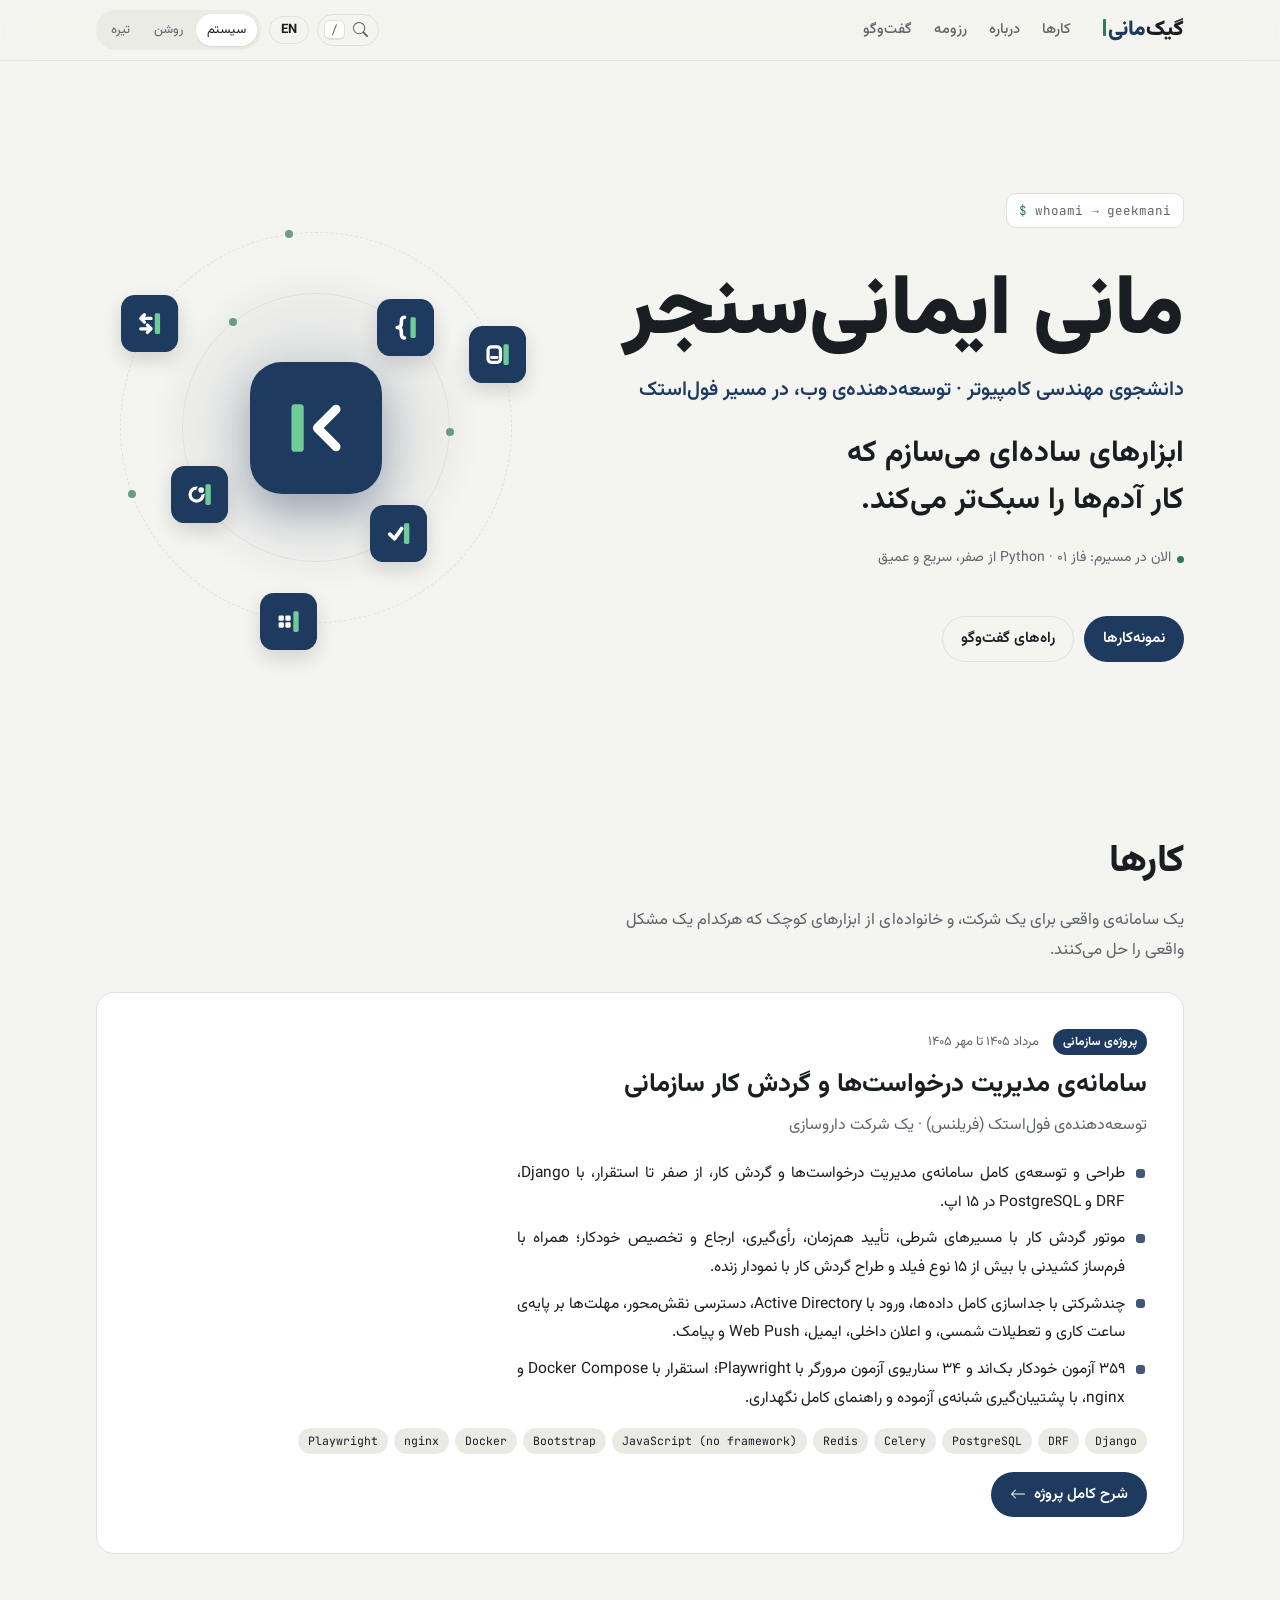
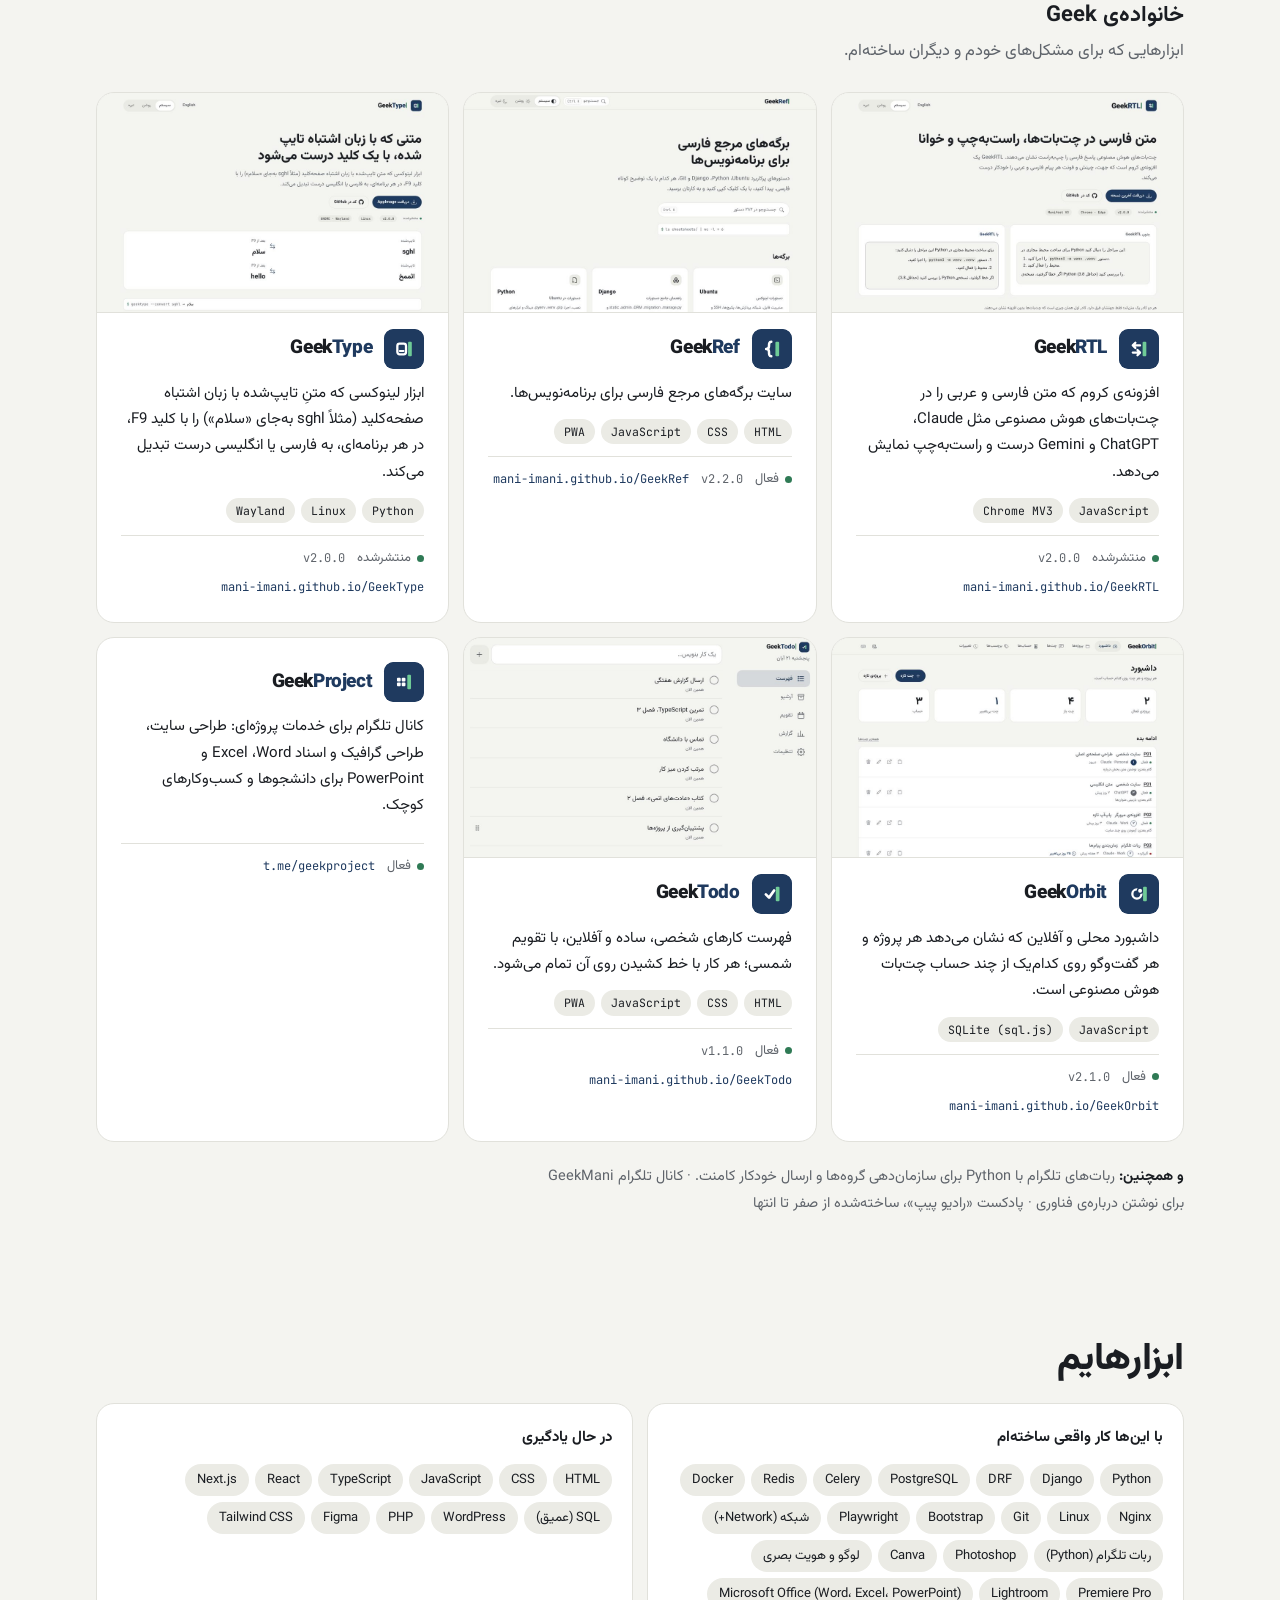
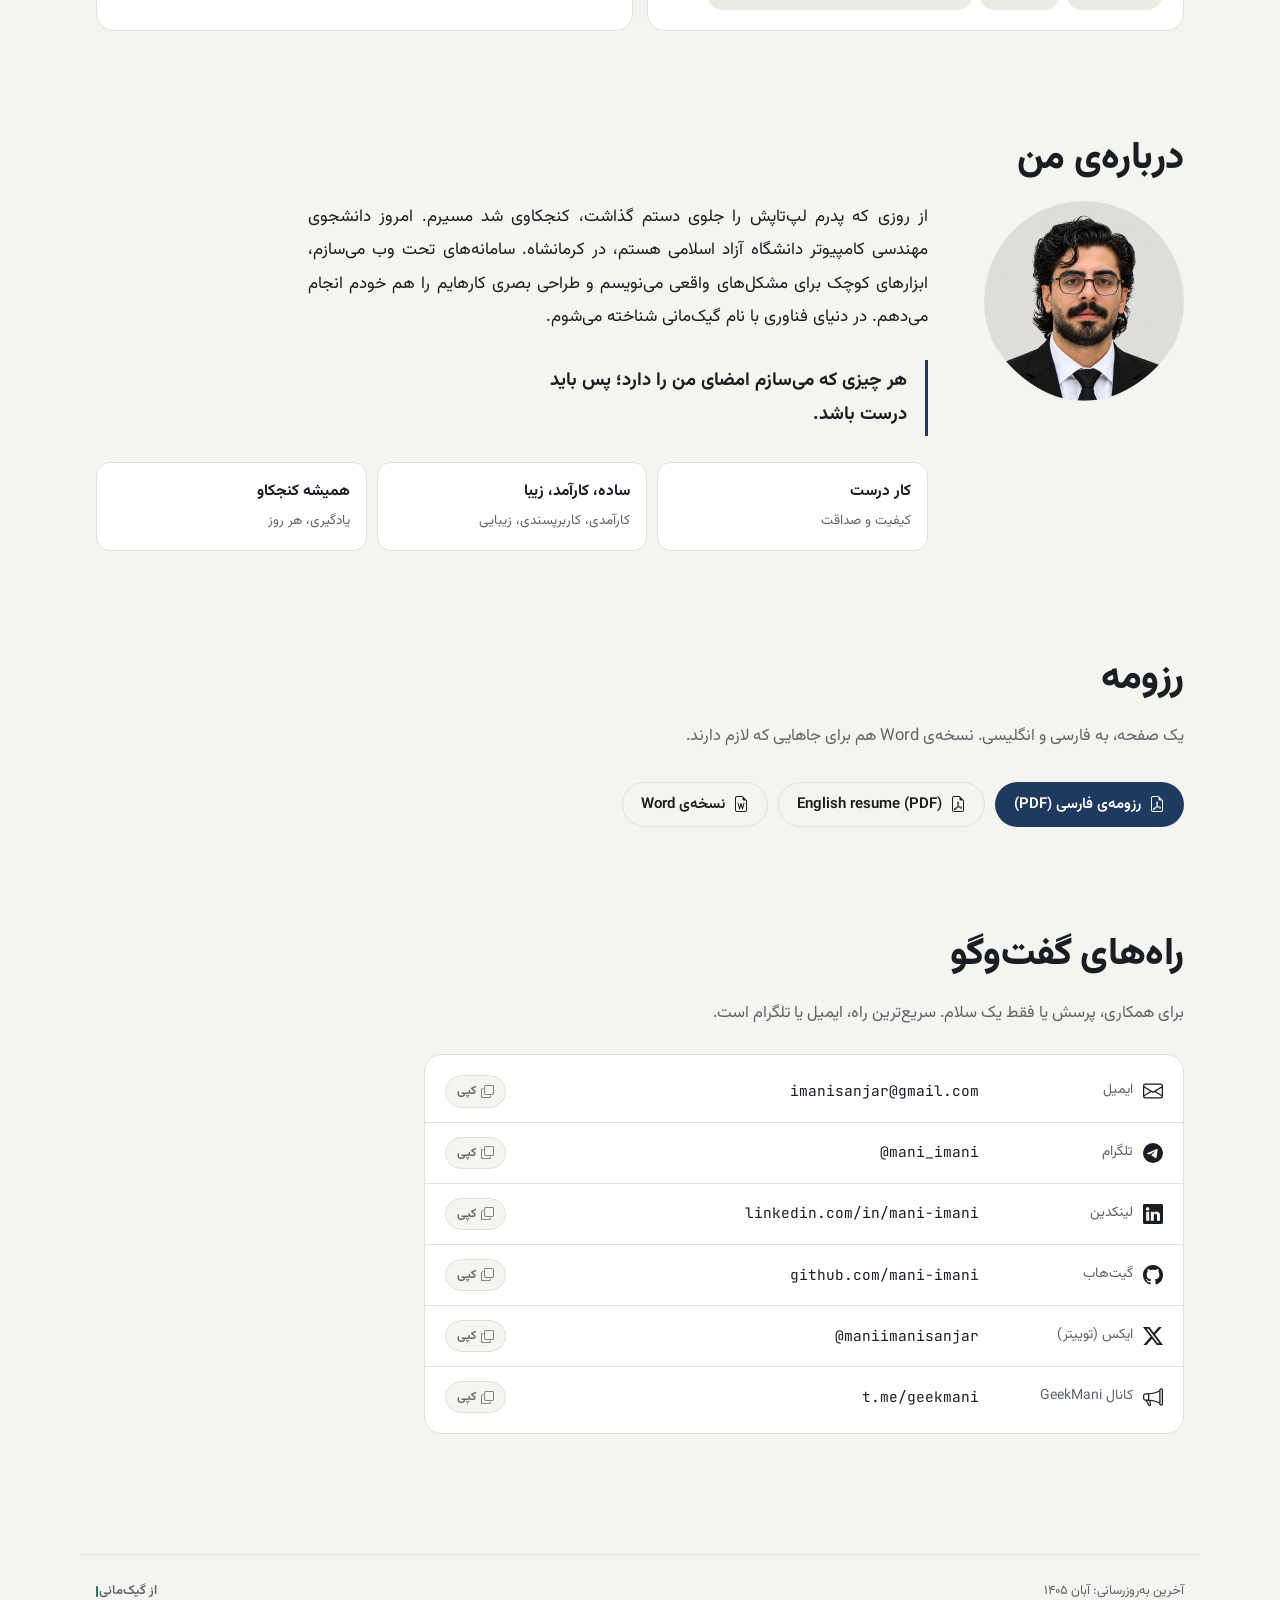
==== index.html @ 497345e7 "Add files via upload" ====
<!doctype html><html lang="fa" dir="rtl"><head><meta charset="utf-8"><meta name="viewport" content="width=device-width, initial-scale=1, viewport-fit=cover"><title>مانی ایمانی‌سنجر | گیک‌مانی</title><meta name="description" content="دانشجوی مهندسی کامپیوتر و توسعه‌دهنده‌ی وب در کرمانشاه. ابزارهای ساده‌ای می‌سازم که کار آدم‌ها را سبک‌تر می‌کند."><meta name="claude:viewport-fit-sides" content="cover"><meta name="theme-color" content="#F4F4F0" media="(prefers-color-scheme: light)"><meta name="theme-color" content="#0E1217" media="(prefers-color-scheme: dark)"><script>try{var t=localStorage.getItem('gm-theme');if(t&&t!=='system')document.documentElement.setAttribute('data-theme',t)}catch(e){}</script><link rel="stylesheet" href="css/site.css"><link rel="icon" href="img/favicon-fa.svg" type="image/svg+xml"><link rel="alternate icon" href="img/favicon-fa.ico"><link rel="apple-touch-icon" href="img/apple-touch-icon.png"><link rel="canonical" href="https://maniimani.ir/"><link rel="alternate" hreflang="fa" href="https://maniimani.ir/"><link rel="alternate" hreflang="en" href="https://maniimani.ir/en/"><link rel="alternate" hreflang="x-default" href="https://maniimani.ir/"><meta property="og:title" content="مانی ایمانی‌سنجر | گیک‌مانی"><meta property="og:description" content="دانشجوی مهندسی کامپیوتر و توسعه‌دهنده‌ی وب در کرمانشاه. ابزارهای ساده‌ای می‌سازم که کار آدم‌ها را سبک‌تر می‌کند."><meta property="og:url" content="https://maniimani.ir/"><meta property="og:image" content="https://maniimani.ir/img/geekmani-og-image-fa.png"><meta property="og:type" content="website"><meta name="twitter:card" content="summary_large_image"><meta name="twitter:creator" content="@maniimanisanjar"><script type="application/ld+json">{"@context": "https://schema.org", "@type": "Person", "name": "مانی ایمانی‌سنجر", "alternateName": "GeekMani", "url": "https://maniimani.ir", "jobTitle": "توسعه‌دهنده‌ی وب", "address": {"@type": "PostalAddress", "addressLocality": "Kermanshah", "addressCountry": "IR"}, "sameAs": ["https://github.com/mani-imani", "https://www.linkedin.com/in/mani-imani", "https://x.com/maniimanisanjar", "https://t.me/geekmani"]}</script></head><body><header class="top"><div class="gm-page top-in"><a class="brand" href="./" aria-label="GeekMani"><span class="gm-wordmark gm-blink" lang="fa">گیک‌<b>مانی</b><i class="gm-cursor"></i></span></a><nav class="nav" aria-label="menu"><a href="#work">کارها</a><a href="#about">درباره</a><a href="#resume">رزومه</a><a href="#contact">گفت‌وگو</a></nav><div class="tools"><button type="button" class="kbtn" data-pal aria-haspopup="dialog" aria-label="جست‌وجو و منو" title="برای باز کردن / را بزنید"><svg class="bi i-search" aria-hidden="true" focusable="false" xmlns="http://www.w3.org/2000/svg" fill="currentColor" viewBox="0 0 16 16">
  <path d="M11.742 10.344a6.5 6.5 0 1 0-1.397 1.398h-.001q.044.06.098.115l3.85 3.85a1 1 0 0 0 1.415-1.414l-3.85-3.85a1 1 0 0 0-.115-.1zM12 6.5a5.5 5.5 0 1 1-11 0 5.5 5.5 0 0 1 11 0"/>
</svg><svg class="bi i-menu" aria-hidden="true" focusable="false" xmlns="http://www.w3.org/2000/svg" fill="currentColor" viewBox="0 0 16 16">
  <path fill-rule="evenodd" d="M2.5 12a.5.5 0 0 1 .5-.5h10a.5.5 0 0 1 0 1H3a.5.5 0 0 1-.5-.5m0-4a.5.5 0 0 1 .5-.5h10a.5.5 0 0 1 0 1H3a.5.5 0 0 1-.5-.5m0-4a.5.5 0 0 1 .5-.5h10a.5.5 0 0 1 0 1H3a.5.5 0 0 1-.5-.5"/>
</svg><kbd>/</kbd></button><a class="lang" href="en/" hreflang="en" lang="en">EN</a><div class="gm-seg" role="group"><button type="button" data-t="system" aria-pressed="true">سیستم</button><button type="button" data-t="light" aria-pressed="false">روشن</button><button type="button" data-t="dark" aria-pressed="false">تیره</button></div></div></div></header><main class="pg-home"><section class="hero hero-home gm-page"><div class="hero-txt"><p class="gm-term hero-term"><span class="gm-prompt">$</span> whoami → geekmani</p><h1>مانی ایمانی‌سنجر</h1><p class="role">دانشجوی مهندسی کامپیوتر · توسعه‌دهنده‌ی وب، در مسیر فول‌استک</p><p class="tagline">ابزارهای ساده‌ای می‌سازم که کار آدم‌ها را سبک‌تر می‌کند.</p><p class="gm-status now" id="now">نقشه‌ی راه از آذر ۱۴۰۵ آغاز می‌شود.</p><div class="cta"><a class="gm-btn gm-btn--primary" href="#work">نمونه‌کارها</a><a class="gm-btn gm-btn--secondary" href="#contact">راه‌های گفت‌وگو</a></div></div><div class="orbit" aria-hidden="true"><i class="orb-ring r1"></i><i class="orb-ring r2"></i><i class="orb-dot" style="left:80.48%;top:51.06%"></i><i class="orb-dot" style="left:43.81%;top:5.93%"></i><i class="orb-dot" style="left:8.18%;top:65.22%"></i><i class="orb-dot" style="left:31.22%;top:25.97%"></i><span class="orb-core"><svg xmlns="http://www.w3.org/2000/svg" viewBox="0 0 24 24"><rect width="24" height="24" rx="5.76" fill="#1F3A5F"/><g transform="translate(12 12) scale(0.62) translate(-13.600 -12.000)"><path d="M19.5 6.5 14 12l5.5 5.5" fill="none" stroke="#FFFFFF" stroke-width="2.60" stroke-linecap="round" stroke-linejoin="round"/><rect x="6.4" y="5" width="3.6" height="14" rx="1" fill="#6FCB97"/></g></svg>
</span><span class="orb-i" style="left:12.26%;top:26.42%;--d:-0.0s" title="GeekRTL"><svg xmlns="http://www.w3.org/2000/svg" viewBox="0 0 24 24"><rect width="24" height="24" rx="5.76" fill="#1F3A5F"/><g transform="translate(12 12) scale(0.62) translate(-10.500 -12.000)"><path d="M11.5 8.5H4.5M7 6l-2.5 2.5L7 11" fill="none" stroke="#FFFFFF" stroke-width="2.20" stroke-linecap="round" stroke-linejoin="round"/><path d="M4.5 15.5h7M9 13l2.5 2.5L9 18" fill="none" stroke="#FFFFFF" stroke-width="2.20" stroke-linecap="round" stroke-linejoin="round"/><rect x="14" y="5" width="3.6" height="14" rx="1" fill="#6FCB97"/></g></svg>
</span><span class="orb-i" style="left:70.41%;top:27.33%;--d:-1.3s" title="GeekRef"><svg xmlns="http://www.w3.org/2000/svg" viewBox="0 0 24 24"><rect width="24" height="24" rx="5.76" fill="#1F3A5F"/><g transform="translate(12 12) scale(0.62) translate(-10.700 -12.000)"><path d="M10 5C7.6 5 7.8 7.6 7.8 9.4 7.8 11 6.9 12 5 12c1.9 0 2.8 1 2.8 2.6 0 1.8-.2 4.4 2.2 4.4" fill="none" stroke="#FFFFFF" stroke-width="2.40" stroke-linecap="round" stroke-linejoin="round"/><rect x="14" y="5" width="3.6" height="14" rx="1" fill="#6FCB97"/></g></svg>
</span><span class="orb-i" style="left:91.26%;top:33.33%;--d:-2.6s" title="GeekType"><svg xmlns="http://www.w3.org/2000/svg" viewBox="0 0 24 24"><rect width="24" height="24" rx="5.76" fill="#1F3A5F"/><g transform="translate(12 12) scale(0.62) translate(-10.050 -12.000)"><rect x="3.6" y="6.8" width="8.4" height="10.4" rx="2.2" fill="none" stroke="#FFFFFF" stroke-width="2.20" stroke-linecap="round" stroke-linejoin="round"/><path d="M6 14h3.6" fill="none" stroke="#FFFFFF" stroke-width="2.00" stroke-linecap="round" stroke-linejoin="round"/><rect x="14" y="5" width="3.6" height="14" rx="1" fill="#6FCB97"/></g></svg>
</span><span class="orb-i" style="left:23.59%;top:65.25%;--d:-3.9s" title="GeekOrbit"><svg xmlns="http://www.w3.org/2000/svg" viewBox="0 0 24 24"><rect width="24" height="24" rx="5.76" fill="#1F3A5F"/><g transform="translate(12 12) scale(0.62) translate(-10.050 -12.000)"><circle cx="8" cy="12" r="4.4" fill="none" stroke="#FFFFFF" stroke-width="2.20" stroke-linecap="round" stroke-linejoin="round"/><circle cx="11.11" cy="8.89" r="3.2" fill="#1F3A5F"/><circle cx="11.11" cy="8.89" r="1.9" fill="#FFFFFF"/><rect x="14" y="5" width="3.6" height="14" rx="1" fill="#6FCB97"/></g></svg>
</span><span class="orb-i" style="left:68.78%;top:74.03%;--d:-5.2s" title="GeekTodo"><svg xmlns="http://www.w3.org/2000/svg" viewBox="0 0 24 24"><rect width="24" height="24" rx="5.76" fill="#1F3A5F"/><g transform="translate(12 12) scale(0.62) translate(-10.350 -12.000)"><path d="M4.4 12.4 7.5 15.5 12.4 8.6" fill="none" stroke="#FFFFFF" stroke-width="2.60" stroke-linecap="round" stroke-linejoin="round"/><rect x="14" y="5" width="3.6" height="14" rx="1" fill="#6FCB97"/></g></svg>
</span><span class="orb-i" style="left:43.81%;top:94.07%;--d:-6.5s" title="GeekProject"><svg xmlns="http://www.w3.org/2000/svg" viewBox="0 0 24 24"><rect width="24" height="24" rx="5.76" fill="#1F3A5F"/><g transform="translate(12 12) scale(0.62) translate(-10.800 -12.000)"><rect x="4" y="7.9" width="3.6" height="3.6" rx="0.9" fill="#FFFFFF"/><rect x="8.6" y="7.9" width="3.6" height="3.6" rx="0.9" fill="#FFFFFF"/><rect x="4" y="12.5" width="3.6" height="3.6" rx="0.9" fill="#FFFFFF"/><rect x="8.6" y="12.5" width="3.6" height="3.6" rx="0.9" fill="#FFFFFF"/><rect x="14" y="5" width="3.6" height="14" rx="1" fill="#6FCB97"/></g></svg>
</span></div></section><section class="sec gm-page" id="work"><h2>کارها</h2><p class="lead gm-justify">یک سامانه‌ی واقعی برای یک شرکت، و خانواده‌ای از ابزارهای کوچک که هرکدام یک مشکل واقعی را حل می‌کنند.</p><article class="feat gm-card"><div class="feat-k"><span class="tag">پروژه‌ی سازمانی</span><span class="gm-muted">مرداد ۱۴۰۵ تا مهر ۱۴۰۵</span></div><h3>سامانه‌ی مدیریت درخواست‌ها و گردش کار سازمانی</h3><p class="gm-muted">توسعه‌دهنده‌ی فول‌استک (فریلنس) · یک شرکت داروسازی</p><ul class="ticks gm-justify"><li>طراحی و توسعه‌ی کامل سامانه‌ی مدیریت درخواست‌ها و گردش کار، از صفر تا استقرار، با <bdi>Django</bdi>، <bdi>DRF</bdi> و <bdi>PostgreSQL</bdi> در ۱۵ اپ.</li><li>موتور گردش کار با مسیرهای شرطی، تأیید هم‌زمان، رأی‌گیری، ارجاع و تخصیص خودکار؛ همراه با فرم‌ساز کشیدنی با بیش از ۱۵ نوع فیلد و طراح گردش کار با نمودار زنده.</li><li>چندشرکتی با جداسازی کامل داده‌ها، ورود با <bdi>Active Directory</bdi>، دسترسی نقش‌محور، مهلت‌ها بر پایه‌ی ساعت کاری و تعطیلات شمسی، و اعلان داخلی، ایمیل، <bdi>Web Push</bdi> و پیامک.</li><li>۳۵۹ آزمون خودکار بک‌اند و ۳۴ سناریوی آزمون مرورگر با <bdi>Playwright</bdi>؛ استقرار با <bdi>Docker Compose</bdi> و <bdi>nginx</bdi>، با پشتیبان‌گیری شبانه‌ی آزموده و راهنمای کامل نگهداری.</li></ul><div class="chips"><span class="gm-chip">Django</span><span class="gm-chip">DRF</span><span class="gm-chip">PostgreSQL</span><span class="gm-chip">Celery</span><span class="gm-chip">Redis</span><span class="gm-chip">JavaScript (no framework)</span><span class="gm-chip">Bootstrap</span><span class="gm-chip">Docker</span><span class="gm-chip">nginx</span><span class="gm-chip">Playwright</span></div><div class="feat-f"><a class="gm-btn gm-btn--primary" href="projects/request-system/"><span>شرح کامل پروژه</span><svg class="bi" aria-hidden="true" focusable="false" xmlns="http://www.w3.org/2000/svg" fill="currentColor" viewBox="0 0 16 16">
  <path fill-rule="evenodd" d="M15 8a.5.5 0 0 0-.5-.5H2.707l3.147-3.146a.5.5 0 1 0-.708-.708l-4 4a.5.5 0 0 0 0 .708l4 4a.5.5 0 0 0 .708-.708L2.707 8.5H14.5A.5.5 0 0 0 15 8"/>
</svg></a></div></article><h3 class="sub">خانواده‌ی Geek</h3><p class="lead gm-justify">ابزارهایی که برای مشکل‌های خودم و دیگران ساخته‌ام.</p><div class="grid"><article class="prod gm-card gm-card--lift"><div class="prod-shot has-dark"><img class="shot-light" src="img/products/geekrtl-card-light.jpg" alt="GeekRTL" width="960" height="600" loading="lazy" decoding="async"><img class="shot-dark" src="img/products/geekrtl-card-dark.jpg" alt="" width="960" height="600" loading="lazy" decoding="async"></div><div class="prod-h"><span class="gm-mark" style="--gm-mark-size:40px"><svg xmlns="http://www.w3.org/2000/svg" viewBox="0 0 24 24"><rect width="24" height="24" rx="5.76" fill="#1F3A5F"/><g transform="translate(12 12) scale(0.62) translate(-10.500 -12.000)"><path d="M11.5 8.5H4.5M7 6l-2.5 2.5L7 11" fill="none" stroke="#FFFFFF" stroke-width="2.20" stroke-linecap="round" stroke-linejoin="round"/><path d="M4.5 15.5h7M9 13l2.5 2.5L9 18" fill="none" stroke="#FFFFFF" stroke-width="2.20" stroke-linecap="round" stroke-linejoin="round"/><rect x="14" y="5" width="3.6" height="14" rx="1" fill="#6FCB97"/></g></svg>
</span><h4 dir="ltr">Geek<b>RTL</b></h4></div><p>افزونه‌ی کروم که متن فارسی و عربی را در چت‌بات‌های هوش مصنوعی مثل <bdi>Claude</bdi>، <bdi>ChatGPT</bdi> و <bdi>Gemini</bdi> درست و راست‌به‌چپ نمایش می‌دهد.</p><div class="chips"><span class="gm-chip">JavaScript</span><span class="gm-chip">Chrome MV3</span></div><div class="prod-f"><span class="gm-status">منتشرشده</span><span class="ver" dir="ltr">v2.0.0</span><a class="more" href="https://mani-imani.github.io/GeekRTL/" target="_blank" rel="noopener" dir="ltr">mani-imani.github.io/GeekRTL</a></div></article><article class="prod gm-card gm-card--lift"><div class="prod-shot has-dark"><img class="shot-light" src="img/products/geekref-card-light.jpg" alt="GeekRef" width="960" height="600" loading="lazy" decoding="async"><img class="shot-dark" src="img/products/geekref-card-dark.jpg" alt="" width="960" height="600" loading="lazy" decoding="async"></div><div class="prod-h"><span class="gm-mark" style="--gm-mark-size:40px"><svg xmlns="http://www.w3.org/2000/svg" viewBox="0 0 24 24"><rect width="24" height="24" rx="5.76" fill="#1F3A5F"/><g transform="translate(12 12) scale(0.62) translate(-10.700 -12.000)"><path d="M10 5C7.6 5 7.8 7.6 7.8 9.4 7.8 11 6.9 12 5 12c1.9 0 2.8 1 2.8 2.6 0 1.8-.2 4.4 2.2 4.4" fill="none" stroke="#FFFFFF" stroke-width="2.40" stroke-linecap="round" stroke-linejoin="round"/><rect x="14" y="5" width="3.6" height="14" rx="1" fill="#6FCB97"/></g></svg>
</span><h4 dir="ltr">Geek<b>Ref</b></h4></div><p>سایت برگه‌های مرجع فارسی برای برنامه‌نویس‌ها.</p><div class="chips"><span class="gm-chip">HTML</span><span class="gm-chip">CSS</span><span class="gm-chip">JavaScript</span><span class="gm-chip">PWA</span></div><div class="prod-f"><span class="gm-status">فعال</span><span class="ver" dir="ltr">v2.2.0</span><a class="more" href="https://mani-imani.github.io/GeekRef/" target="_blank" rel="noopener" dir="ltr">mani-imani.github.io/GeekRef</a></div></article><article class="prod gm-card gm-card--lift"><div class="prod-shot has-dark"><img class="shot-light" src="img/products/geektype-card-light.jpg" alt="GeekType" width="960" height="600" loading="lazy" decoding="async"><img class="shot-dark" src="img/products/geektype-card-dark.jpg" alt="" width="960" height="600" loading="lazy" decoding="async"></div><div class="prod-h"><span class="gm-mark" style="--gm-mark-size:40px"><svg xmlns="http://www.w3.org/2000/svg" viewBox="0 0 24 24"><rect width="24" height="24" rx="5.76" fill="#1F3A5F"/><g transform="translate(12 12) scale(0.62) translate(-10.050 -12.000)"><rect x="3.6" y="6.8" width="8.4" height="10.4" rx="2.2" fill="none" stroke="#FFFFFF" stroke-width="2.20" stroke-linecap="round" stroke-linejoin="round"/><path d="M6 14h3.6" fill="none" stroke="#FFFFFF" stroke-width="2.00" stroke-linecap="round" stroke-linejoin="round"/><rect x="14" y="5" width="3.6" height="14" rx="1" fill="#6FCB97"/></g></svg>
</span><h4 dir="ltr">Geek<b>Type</b></h4></div><p>ابزار لینوکسی که متنِ تایپ‌شده با زبان اشتباه صفحه‌کلید (مثلاً <bdi>sghl</bdi> به‌جای «سلام») را با کلید <bdi>F9</bdi>، در هر برنامه‌ای، به فارسی یا انگلیسی درست تبدیل می‌کند.</p><div class="chips"><span class="gm-chip">Python</span><span class="gm-chip">Linux</span><span class="gm-chip">Wayland</span></div><div class="prod-f"><span class="gm-status">منتشرشده</span><span class="ver" dir="ltr">v2.0.0</span><a class="more" href="https://mani-imani.github.io/GeekType/" target="_blank" rel="noopener" dir="ltr">mani-imani.github.io/GeekType</a></div></article><article class="prod gm-card gm-card--lift"><div class="prod-shot has-dark"><img class="shot-light" src="img/products/geekorbit-card-light.jpg" alt="GeekOrbit" width="960" height="600" loading="lazy" decoding="async"><img class="shot-dark" src="img/products/geekorbit-card-dark.jpg" alt="" width="960" height="600" loading="lazy" decoding="async"></div><div class="prod-h"><span class="gm-mark" style="--gm-mark-size:40px"><svg xmlns="http://www.w3.org/2000/svg" viewBox="0 0 24 24"><rect width="24" height="24" rx="5.76" fill="#1F3A5F"/><g transform="translate(12 12) scale(0.62) translate(-10.050 -12.000)"><circle cx="8" cy="12" r="4.4" fill="none" stroke="#FFFFFF" stroke-width="2.20" stroke-linecap="round" stroke-linejoin="round"/><circle cx="11.11" cy="8.89" r="3.2" fill="#1F3A5F"/><circle cx="11.11" cy="8.89" r="1.9" fill="#FFFFFF"/><rect x="14" y="5" width="3.6" height="14" rx="1" fill="#6FCB97"/></g></svg>
</span><h4 dir="ltr">Geek<b>Orbit</b></h4></div><p>داشبورد محلی و آفلاین که نشان می‌دهد هر پروژه و هر گفت‌وگو روی کدام‌یک از چند حساب چت‌بات هوش مصنوعی است.</p><div class="chips"><span class="gm-chip">JavaScript</span><span class="gm-chip">SQLite (sql.js)</span></div><div class="prod-f"><span class="gm-status">فعال</span><span class="ver" dir="ltr">v2.1.0</span><a class="more" href="https://mani-imani.github.io/GeekOrbit/" target="_blank" rel="noopener" dir="ltr">mani-imani.github.io/GeekOrbit</a></div></article><article class="prod gm-card gm-card--lift"><div class="prod-shot has-dark"><img class="shot-light" src="img/products/geektodo-card-light.jpg" alt="GeekTodo" width="960" height="600" loading="lazy" decoding="async"><img class="shot-dark" src="img/products/geektodo-card-dark.jpg" alt="" width="960" height="600" loading="lazy" decoding="async"></div><div class="prod-h"><span class="gm-mark" style="--gm-mark-size:40px"><svg xmlns="http://www.w3.org/2000/svg" viewBox="0 0 24 24"><rect width="24" height="24" rx="5.76" fill="#1F3A5F"/><g transform="translate(12 12) scale(0.62) translate(-10.350 -12.000)"><path d="M4.4 12.4 7.5 15.5 12.4 8.6" fill="none" stroke="#FFFFFF" stroke-width="2.60" stroke-linecap="round" stroke-linejoin="round"/><rect x="14" y="5" width="3.6" height="14" rx="1" fill="#6FCB97"/></g></svg>
</span><h4 dir="ltr">Geek<b>Todo</b></h4></div><p>فهرست کارهای شخصی، ساده و آفلاین، با تقویم شمسی؛ هر کار با خط کشیدن روی آن تمام می‌شود.</p><div class="chips"><span class="gm-chip">HTML</span><span class="gm-chip">CSS</span><span class="gm-chip">JavaScript</span><span class="gm-chip">PWA</span></div><div class="prod-f"><span class="gm-status">فعال</span><span class="ver" dir="ltr">v1.1.0</span><a class="more" href="https://mani-imani.github.io/GeekTodo/" target="_blank" rel="noopener" dir="ltr">mani-imani.github.io/GeekTodo</a></div></article><article class="prod gm-card gm-card--lift"><div class="prod-h"><span class="gm-mark" style="--gm-mark-size:40px"><svg xmlns="http://www.w3.org/2000/svg" viewBox="0 0 24 24"><rect width="24" height="24" rx="5.76" fill="#1F3A5F"/><g transform="translate(12 12) scale(0.62) translate(-10.800 -12.000)"><rect x="4" y="7.9" width="3.6" height="3.6" rx="0.9" fill="#FFFFFF"/><rect x="8.6" y="7.9" width="3.6" height="3.6" rx="0.9" fill="#FFFFFF"/><rect x="4" y="12.5" width="3.6" height="3.6" rx="0.9" fill="#FFFFFF"/><rect x="8.6" y="12.5" width="3.6" height="3.6" rx="0.9" fill="#FFFFFF"/><rect x="14" y="5" width="3.6" height="14" rx="1" fill="#6FCB97"/></g></svg>
</span><h4 dir="ltr">Geek<b>Project</b></h4></div><p>کانال تلگرام برای خدمات پروژه‌ای: طراحی سایت، طراحی گرافیک و اسناد <bdi>Word</bdi>، <bdi>Excel</bdi> و <bdi>PowerPoint</bdi> برای دانشجوها و کسب‌وکارهای کوچک.</p><div class="chips"></div><div class="prod-f"><span class="gm-status">فعال</span><a class="more" href="https://t.me/geekproject" target="_blank" rel="noopener" dir="ltr">t.me/geekproject</a></div></article></div><p class="also"><b>و همچنین:</b> ربات‌های تلگرام با <bdi>Python</bdi> برای سازمان‌دهی گروه‌ها و ارسال خودکار کامنت. · کانال تلگرام <bdi>GeekMani</bdi> برای نوشتن درباره‌ی فناوری · پادکست «رادیو پیپ»، ساخته‌شده از صفر تا انتها</p></section><section class="sec gm-page" id="tools"><h2>ابزارهایم</h2><div class="tools2"><div><h4>با این‌ها کار واقعی ساخته‌ام</h4><div class="chips"><span class="gm-chip">Python</span><span class="gm-chip">Django</span><span class="gm-chip">DRF</span><span class="gm-chip">PostgreSQL</span><span class="gm-chip">Celery</span><span class="gm-chip">Redis</span><span class="gm-chip">Docker</span><span class="gm-chip">Nginx</span><span class="gm-chip">Linux</span><span class="gm-chip">Git</span><span class="gm-chip">Bootstrap</span><span class="gm-chip">Playwright</span><span class="gm-chip">شبکه (Network+)</span><span class="gm-chip">ربات تلگرام (Python)</span><span class="gm-chip">Photoshop</span><span class="gm-chip">Canva</span><span class="gm-chip">لوگو و هویت بصری</span><span class="gm-chip">Premiere Pro</span><span class="gm-chip">Lightroom</span><span class="gm-chip">Microsoft Office (Word، Excel، PowerPoint)</span></div></div><div><h4>در حال یادگیری</h4><div class="chips"><span class="gm-chip">HTML</span><span class="gm-chip">CSS</span><span class="gm-chip">JavaScript</span><span class="gm-chip">TypeScript</span><span class="gm-chip">React</span><span class="gm-chip">Next.js</span><span class="gm-chip">SQL (عمیق)</span><span class="gm-chip">WordPress</span><span class="gm-chip">PHP</span><span class="gm-chip">Figma</span><span class="gm-chip">Tailwind CSS</span></div></div></div></section><section class="sec gm-page" id="about"><h2>درباره‌ی من</h2><div class="about"><img class="portrait" src="img/mani-imanisanjar-portrait-gray-circle-800.png" alt="مانی ایمانی‌سنجر" width="200" height="200" loading="lazy"><div><p class="story gm-justify">از روزی که پدرم لپ‌تاپش را جلوی دستم گذاشت، کنجکاوی شد مسیرم. امروز دانشجوی مهندسی کامپیوتر دانشگاه آزاد اسلامی هستم، در کرمانشاه. سامانه‌های تحت وب می‌سازم، ابزارهای کوچک برای مشکل‌های واقعی می‌نویسم و طراحی بصری کارهایم را هم خودم انجام می‌دهم. در دنیای فناوری با نام گیک‌مانی شناخته می‌شوم.</p><blockquote class="sig">هر چیزی که می‌سازم امضای من را دارد؛ پس باید درست باشد.</blockquote><div class="pils"><div class="pil"><b>کار درست</b><span>کیفیت و صداقت</span></div><div class="pil"><b>ساده، کارآمد، زیبا</b><span>کارآمدی، کاربرپسندی، زیبایی</span></div><div class="pil"><b>همیشه کنجکاو</b><span>یادگیری، هر روز</span></div></div></div></div></section><section class="sec gm-page" id="resume"><h2>رزومه</h2><p class="lead gm-justify">یک صفحه، به فارسی و انگلیسی. نسخه‌ی Word هم برای جاهایی که لازم دارند.</p><div class="cta"><a class="gm-btn gm-btn--primary" href="resume/mani-imanisanjar-resume-fa.pdf" download><svg class="bi" aria-hidden="true" focusable="false" xmlns="http://www.w3.org/2000/svg" fill="currentColor" viewBox="0 0 16 16">
  <path d="M14 14V4.5L9.5 0H4a2 2 0 0 0-2 2v12a2 2 0 0 0 2 2h8a2 2 0 0 0 2-2M9.5 3A1.5 1.5 0 0 0 11 4.5h2V14a1 1 0 0 1-1 1H4a1 1 0 0 1-1-1V2a1 1 0 0 1 1-1h5.5z"/>
  <path d="M4.603 14.087a.8.8 0 0 1-.438-.42c-.195-.388-.13-.776.08-1.102.198-.307.526-.568.897-.787a7.7 7.7 0 0 1 1.482-.645 20 20 0 0 0 1.062-2.227 7.3 7.3 0 0 1-.43-1.295c-.086-.4-.119-.796-.046-1.136.075-.354.274-.672.65-.823.192-.077.4-.12.602-.077a.7.7 0 0 1 .477.365c.088.164.12.356.127.538.007.188-.012.396-.047.614-.084.51-.27 1.134-.52 1.794a11 11 0 0 0 .98 1.686 5.8 5.8 0 0 1 1.334.05c.364.066.734.195.96.465.12.144.193.32.2.518.007.192-.047.382-.138.563a1.04 1.04 0 0 1-.354.416.86.86 0 0 1-.51.138c-.331-.014-.654-.196-.933-.417a5.7 5.7 0 0 1-.911-.95 11.7 11.7 0 0 0-1.997.406 11.3 11.3 0 0 1-1.02 1.51c-.292.35-.609.656-.927.787a.8.8 0 0 1-.58.029m1.379-1.901q-.25.115-.459.238c-.328.194-.541.383-.647.547-.094.145-.096.25-.04.361q.016.032.026.044l.035-.012c.137-.056.355-.235.635-.572a8 8 0 0 0 .45-.606m1.64-1.33a13 13 0 0 1 1.01-.193 12 12 0 0 1-.51-.858 21 21 0 0 1-.5 1.05zm2.446.45q.226.245.435.41c.24.19.407.253.498.256a.1.1 0 0 0 .07-.015.3.3 0 0 0 .094-.125.44.44 0 0 0 .059-.2.1.1 0 0 0-.026-.063c-.052-.062-.2-.152-.518-.209a4 4 0 0 0-.612-.053zM8.078 7.8a7 7 0 0 0 .2-.828q.046-.282.038-.465a.6.6 0 0 0-.032-.198.5.5 0 0 0-.145.04c-.087.035-.158.106-.196.283-.04.192-.03.469.046.822q.036.167.09.346z"/>
</svg><span>رزومه‌ی فارسی (PDF)</span></a><a class="gm-btn gm-btn--secondary" href="resume/mani-imanisanjar-resume-en.pdf" download><svg class="bi" aria-hidden="true" focusable="false" xmlns="http://www.w3.org/2000/svg" fill="currentColor" viewBox="0 0 16 16">
  <path d="M14 14V4.5L9.5 0H4a2 2 0 0 0-2 2v12a2 2 0 0 0 2 2h8a2 2 0 0 0 2-2M9.5 3A1.5 1.5 0 0 0 11 4.5h2V14a1 1 0 0 1-1 1H4a1 1 0 0 1-1-1V2a1 1 0 0 1 1-1h5.5z"/>
  <path d="M4.603 14.087a.8.8 0 0 1-.438-.42c-.195-.388-.13-.776.08-1.102.198-.307.526-.568.897-.787a7.7 7.7 0 0 1 1.482-.645 20 20 0 0 0 1.062-2.227 7.3 7.3 0 0 1-.43-1.295c-.086-.4-.119-.796-.046-1.136.075-.354.274-.672.65-.823.192-.077.4-.12.602-.077a.7.7 0 0 1 .477.365c.088.164.12.356.127.538.007.188-.012.396-.047.614-.084.51-.27 1.134-.52 1.794a11 11 0 0 0 .98 1.686 5.8 5.8 0 0 1 1.334.05c.364.066.734.195.96.465.12.144.193.32.2.518.007.192-.047.382-.138.563a1.04 1.04 0 0 1-.354.416.86.86 0 0 1-.51.138c-.331-.014-.654-.196-.933-.417a5.7 5.7 0 0 1-.911-.95 11.7 11.7 0 0 0-1.997.406 11.3 11.3 0 0 1-1.02 1.51c-.292.35-.609.656-.927.787a.8.8 0 0 1-.58.029m1.379-1.901q-.25.115-.459.238c-.328.194-.541.383-.647.547-.094.145-.096.25-.04.361q.016.032.026.044l.035-.012c.137-.056.355-.235.635-.572a8 8 0 0 0 .45-.606m1.64-1.33a13 13 0 0 1 1.01-.193 12 12 0 0 1-.51-.858 21 21 0 0 1-.5 1.05zm2.446.45q.226.245.435.41c.24.19.407.253.498.256a.1.1 0 0 0 .07-.015.3.3 0 0 0 .094-.125.44.44 0 0 0 .059-.2.1.1 0 0 0-.026-.063c-.052-.062-.2-.152-.518-.209a4 4 0 0 0-.612-.053zM8.078 7.8a7 7 0 0 0 .2-.828q.046-.282.038-.465a.6.6 0 0 0-.032-.198.5.5 0 0 0-.145.04c-.087.035-.158.106-.196.283-.04.192-.03.469.046.822q.036.167.09.346z"/>
</svg><span>English resume (PDF)</span></a><a class="gm-btn gm-btn--secondary" href="resume/mani-imanisanjar-resume-fa.docx" download><svg class="bi" aria-hidden="true" focusable="false" xmlns="http://www.w3.org/2000/svg" fill="currentColor" viewBox="0 0 16 16">
  <path d="M5.485 6.879a.5.5 0 1 0-.97.242l1.5 6a.5.5 0 0 0 .967.01L8 9.402l1.018 3.73a.5.5 0 0 0 .967-.01l1.5-6a.5.5 0 0 0-.97-.242l-1.036 4.144-.997-3.655a.5.5 0 0 0-.964 0l-.997 3.655L5.485 6.88z"/>
  <path d="M14 14V4.5L9.5 0H4a2 2 0 0 0-2 2v12a2 2 0 0 0 2 2h8a2 2 0 0 0 2-2M9.5 3A1.5 1.5 0 0 0 11 4.5h2V14a1 1 0 0 1-1 1H4a1 1 0 0 1-1-1V2a1 1 0 0 1 1-1h5.5z"/>
</svg><span>نسخه‌ی Word</span></a></div></section><section class="sec gm-page" id="contact"><h2>راه‌های گفت‌وگو</h2><p class="lead gm-justify">برای همکاری، پرسش یا فقط یک سلام. سریع‌ترین راه، ایمیل یا تلگرام است.</p><ul class="contact gm-card"><li class="ci"><span class="ci-k"><svg class="bi" aria-hidden="true" focusable="false" xmlns="http://www.w3.org/2000/svg" fill="currentColor" viewBox="0 0 16 16">
  <path d="M0 4a2 2 0 0 1 2-2h12a2 2 0 0 1 2 2v8a2 2 0 0 1-2 2H2a2 2 0 0 1-2-2zm2-1a1 1 0 0 0-1 1v.217l7 4.2 7-4.2V4a1 1 0 0 0-1-1zm13 2.383-4.708 2.825L15 11.105zm-.034 6.876-5.64-3.471L8 9.583l-1.326-.795-5.64 3.47A1 1 0 0 0 2 13h12a1 1 0 0 0 .966-.741M1 11.105l4.708-2.897L1 5.383z"/>
</svg><span>ایمیل</span></span><a href="mailto:imanisanjar@gmail.com" dir="ltr" target="_blank" rel="noopener">imanisanjar@gmail.com</a><button type="button" class="copy" data-copy="imanisanjar@gmail.com" aria-label="کپی ایمیل"><svg class="bi" aria-hidden="true" focusable="false" xmlns="http://www.w3.org/2000/svg" fill="currentColor" viewBox="0 0 16 16">
  <path fill-rule="evenodd" d="M4 2a2 2 0 0 1 2-2h8a2 2 0 0 1 2 2v8a2 2 0 0 1-2 2H6a2 2 0 0 1-2-2zm2-1a1 1 0 0 0-1 1v8a1 1 0 0 0 1 1h8a1 1 0 0 0 1-1V2a1 1 0 0 0-1-1zM2 5a1 1 0 0 0-1 1v8a1 1 0 0 0 1 1h8a1 1 0 0 0 1-1v-1h1v1a2 2 0 0 1-2 2H2a2 2 0 0 1-2-2V6a2 2 0 0 1 2-2h1v1z"/>
</svg><span>کپی</span></button></li><li class="ci"><span class="ci-k"><svg class="bi" aria-hidden="true" focusable="false" xmlns="http://www.w3.org/2000/svg" fill="currentColor" viewBox="0 0 16 16">
  <path d="M16 8A8 8 0 1 1 0 8a8 8 0 0 1 16 0M8.287 5.906q-1.168.486-4.666 2.01-.567.225-.595.442c-.03.243.275.339.69.47l.175.055c.408.133.958.288 1.243.294q.39.01.868-.32 3.269-2.206 3.374-2.23c.05-.012.12-.026.166.016s.042.12.037.141c-.03.129-1.227 1.241-1.846 1.817-.193.18-.33.307-.358.336a8 8 0 0 1-.188.186c-.38.366-.664.64.015 1.088.327.216.589.393.85.571.284.194.568.387.936.629q.14.092.27.187c.331.236.63.448.997.414.214-.02.435-.22.547-.82.265-1.417.786-4.486.906-5.751a1.4 1.4 0 0 0-.013-.315.34.34 0 0 0-.114-.217.53.53 0 0 0-.31-.093c-.3.005-.763.166-2.984 1.09"/>
</svg><span>تلگرام</span></span><a href="https://t.me/mani_imani" dir="ltr" target="_blank" rel="noopener">@mani_imani</a><button type="button" class="copy" data-copy="@mani_imani" aria-label="کپی تلگرام"><svg class="bi" aria-hidden="true" focusable="false" xmlns="http://www.w3.org/2000/svg" fill="currentColor" viewBox="0 0 16 16">
  <path fill-rule="evenodd" d="M4 2a2 2 0 0 1 2-2h8a2 2 0 0 1 2 2v8a2 2 0 0 1-2 2H6a2 2 0 0 1-2-2zm2-1a1 1 0 0 0-1 1v8a1 1 0 0 0 1 1h8a1 1 0 0 0 1-1V2a1 1 0 0 0-1-1zM2 5a1 1 0 0 0-1 1v8a1 1 0 0 0 1 1h8a1 1 0 0 0 1-1v-1h1v1a2 2 0 0 1-2 2H2a2 2 0 0 1-2-2V6a2 2 0 0 1 2-2h1v1z"/>
</svg><span>کپی</span></button></li><li class="ci"><span class="ci-k"><svg class="bi" aria-hidden="true" focusable="false" xmlns="http://www.w3.org/2000/svg" fill="currentColor" viewBox="0 0 16 16">
  <path d="M0 1.146C0 .513.526 0 1.175 0h13.65C15.474 0 16 .513 16 1.146v13.708c0 .633-.526 1.146-1.175 1.146H1.175C.526 16 0 15.487 0 14.854zm4.943 12.248V6.169H2.542v7.225zm-1.2-8.212c.837 0 1.358-.554 1.358-1.248-.015-.709-.52-1.248-1.342-1.248S2.4 3.226 2.4 3.934c0 .694.521 1.248 1.327 1.248zm4.908 8.212V9.359c0-.216.016-.432.08-.586.173-.431.568-.878 1.232-.878.869 0 1.216.662 1.216 1.634v3.865h2.401V9.25c0-2.22-1.184-3.252-2.764-3.252-1.274 0-1.845.7-2.165 1.193v.025h-.016l.016-.025V6.169h-2.4c.03.678 0 7.225 0 7.225z"/>
</svg><span>لینکدین</span></span><a href="https://www.linkedin.com/in/mani-imani" dir="ltr" target="_blank" rel="noopener">linkedin.com/in/mani-imani</a><button type="button" class="copy" data-copy="linkedin.com/in/mani-imani" aria-label="کپی لینکدین"><svg class="bi" aria-hidden="true" focusable="false" xmlns="http://www.w3.org/2000/svg" fill="currentColor" viewBox="0 0 16 16">
  <path fill-rule="evenodd" d="M4 2a2 2 0 0 1 2-2h8a2 2 0 0 1 2 2v8a2 2 0 0 1-2 2H6a2 2 0 0 1-2-2zm2-1a1 1 0 0 0-1 1v8a1 1 0 0 0 1 1h8a1 1 0 0 0 1-1V2a1 1 0 0 0-1-1zM2 5a1 1 0 0 0-1 1v8a1 1 0 0 0 1 1h8a1 1 0 0 0 1-1v-1h1v1a2 2 0 0 1-2 2H2a2 2 0 0 1-2-2V6a2 2 0 0 1 2-2h1v1z"/>
</svg><span>کپی</span></button></li><li class="ci"><span class="ci-k"><svg class="bi" aria-hidden="true" focusable="false" xmlns="http://www.w3.org/2000/svg" fill="currentColor" viewBox="0 0 16 16">
  <path d="M8 0C3.58 0 0 3.58 0 8c0 3.54 2.29 6.53 5.47 7.59.4.07.55-.17.55-.38 0-.19-.01-.82-.01-1.49-2.01.37-2.53-.49-2.69-.94-.09-.23-.48-.94-.82-1.13-.28-.15-.68-.52-.01-.53.63-.01 1.08.58 1.23.82.72 1.21 1.87.87 2.33.66.07-.52.28-.87.51-1.07-1.78-.2-3.64-.89-3.64-3.95 0-.87.31-1.59.82-2.15-.08-.2-.36-1.02.08-2.12 0 0 .67-.21 2.2.82.64-.18 1.32-.27 2-.27s1.36.09 2 .27c1.53-1.04 2.2-.82 2.2-.82.44 1.1.16 1.92.08 2.12.51.56.82 1.27.82 2.15 0 3.07-1.87 3.75-3.65 3.95.29.25.54.73.54 1.48 0 1.07-.01 1.93-.01 2.2 0 .21.15.46.55.38A8.01 8.01 0 0 0 16 8c0-4.42-3.58-8-8-8"/>
</svg><span>گیت‌هاب</span></span><a href="https://github.com/mani-imani" dir="ltr" target="_blank" rel="noopener">github.com/mani-imani</a><button type="button" class="copy" data-copy="github.com/mani-imani" aria-label="کپی گیت‌هاب"><svg class="bi" aria-hidden="true" focusable="false" xmlns="http://www.w3.org/2000/svg" fill="currentColor" viewBox="0 0 16 16">
  <path fill-rule="evenodd" d="M4 2a2 2 0 0 1 2-2h8a2 2 0 0 1 2 2v8a2 2 0 0 1-2 2H6a2 2 0 0 1-2-2zm2-1a1 1 0 0 0-1 1v8a1 1 0 0 0 1 1h8a1 1 0 0 0 1-1V2a1 1 0 0 0-1-1zM2 5a1 1 0 0 0-1 1v8a1 1 0 0 0 1 1h8a1 1 0 0 0 1-1v-1h1v1a2 2 0 0 1-2 2H2a2 2 0 0 1-2-2V6a2 2 0 0 1 2-2h1v1z"/>
</svg><span>کپی</span></button></li><li class="ci"><span class="ci-k"><svg class="bi" aria-hidden="true" focusable="false" xmlns="http://www.w3.org/2000/svg" fill="currentColor" viewBox="0 0 16 16">
  <path d="M12.6.75h2.454l-5.36 6.142L16 15.25h-4.937l-3.867-5.07-4.425 5.07H.316l5.733-6.57L0 .75h5.063l3.495 4.633L12.601.75Zm-.86 13.028h1.36L4.323 2.145H2.865z"/>
</svg><span>ایکس (توییتر)</span></span><a href="https://x.com/maniimanisanjar" dir="ltr" target="_blank" rel="noopener">@maniimanisanjar</a><button type="button" class="copy" data-copy="@maniimanisanjar" aria-label="کپی ایکس (توییتر)"><svg class="bi" aria-hidden="true" focusable="false" xmlns="http://www.w3.org/2000/svg" fill="currentColor" viewBox="0 0 16 16">
  <path fill-rule="evenodd" d="M4 2a2 2 0 0 1 2-2h8a2 2 0 0 1 2 2v8a2 2 0 0 1-2 2H6a2 2 0 0 1-2-2zm2-1a1 1 0 0 0-1 1v8a1 1 0 0 0 1 1h8a1 1 0 0 0 1-1V2a1 1 0 0 0-1-1zM2 5a1 1 0 0 0-1 1v8a1 1 0 0 0 1 1h8a1 1 0 0 0 1-1v-1h1v1a2 2 0 0 1-2 2H2a2 2 0 0 1-2-2V6a2 2 0 0 1 2-2h1v1z"/>
</svg><span>کپی</span></button></li><li class="ci"><span class="ci-k"><svg class="bi" aria-hidden="true" focusable="false" xmlns="http://www.w3.org/2000/svg" fill="currentColor" viewBox="0 0 16 16">
  <path d="M13 2.5a1.5 1.5 0 0 1 3 0v11a1.5 1.5 0 0 1-3 0v-.214c-2.162-1.241-4.49-1.843-6.912-2.083l.405 2.712A1 1 0 0 1 5.51 15.1h-.548a1 1 0 0 1-.916-.599l-1.85-3.49-.202-.003A2.014 2.014 0 0 1 0 9V7a2.02 2.02 0 0 1 1.992-2.013 75 75 0 0 0 2.483-.075c3.043-.154 6.148-.849 8.525-2.199zm1 0v11a.5.5 0 0 0 1 0v-11a.5.5 0 0 0-1 0m-1 1.35c-2.344 1.205-5.209 1.842-8 2.033v4.233q.27.015.537.036c2.568.189 5.093.744 7.463 1.993zm-9 6.215v-4.13a95 95 0 0 1-1.992.052A1.02 1.02 0 0 0 1 7v2c0 .55.448 1.002 1.006 1.009A61 61 0 0 1 4 10.065m-.657.975 1.609 3.037.01.024h.548l-.002-.014-.443-2.966a68 68 0 0 0-1.722-.082z"/>
</svg><span>کانال GeekMani</span></span><a href="https://t.me/geekmani" dir="ltr" target="_blank" rel="noopener">t.me/geekmani</a><button type="button" class="copy" data-copy="t.me/geekmani" aria-label="کپی کانال GeekMani"><svg class="bi" aria-hidden="true" focusable="false" xmlns="http://www.w3.org/2000/svg" fill="currentColor" viewBox="0 0 16 16">
  <path fill-rule="evenodd" d="M4 2a2 2 0 0 1 2-2h8a2 2 0 0 1 2 2v8a2 2 0 0 1-2 2H6a2 2 0 0 1-2-2zm2-1a1 1 0 0 0-1 1v8a1 1 0 0 0 1 1h8a1 1 0 0 0 1-1V2a1 1 0 0 0-1-1zM2 5a1 1 0 0 0-1 1v8a1 1 0 0 0 1 1h8a1 1 0 0 0 1-1v-1h1v1a2 2 0 0 1-2 2H2a2 2 0 0 1-2-2V6a2 2 0 0 1 2-2h1v1z"/>
</svg><span>کپی</span></button></li></ul></section></main><footer class="foot gm-page"><span class="gm-muted small">آخرین به‌روزرسانی: آبان ۱۴۰۵</span><span class="print-only small">نسخه‌ی کامل و به‌روز: maniimani.ir</span><a class="gm-sign" href="https://github.com/mani-imani" target="_blank" rel="noopener">از گیک‌مانی<i class="gm-cursor"></i></a></footer><dialog class="pal" id="pal" aria-label="جست‌وجو و منو"><div class="pal-q"><svg class="bi" aria-hidden="true" focusable="false" xmlns="http://www.w3.org/2000/svg" fill="currentColor" viewBox="0 0 16 16">
  <path d="M11.742 10.344a6.5 6.5 0 1 0-1.397 1.398h-.001q.044.06.098.115l3.85 3.85a1 1 0 0 0 1.415-1.414l-3.85-3.85a1 1 0 0 0-.115-.1zM12 6.5a5.5 5.5 0 1 1-11 0 5.5 5.5 0 0 1 11 0"/>
</svg><input type="text" id="pal-q" autocomplete="off" spellcheck="false" placeholder="کجا برویم؟" aria-controls="pal-l"><button type="button" class="pal-x" data-close aria-label="Esc"><svg class="bi" aria-hidden="true" focusable="false" xmlns="http://www.w3.org/2000/svg" fill="currentColor" viewBox="0 0 16 16">
  <path d="M2.146 2.854a.5.5 0 1 1 .708-.708L8 7.293l5.146-5.147a.5.5 0 0 1 .708.708L8.707 8l5.147 5.146a.5.5 0 0 1-.708.708L8 8.707l-5.146 5.147a.5.5 0 0 1-.708-.708L7.293 8z"/>
</svg></button></div><div class="pal-l" id="pal-l" role="listbox"><p class="pal-g">بخش‌ها</p><a class="pal-i" role="option" href="#work"><svg class="bi" aria-hidden="true" focusable="false" xmlns="http://www.w3.org/2000/svg" fill="currentColor" viewBox="0 0 16 16">
  <path d="M6 9a.5.5 0 0 1 .5-.5h3a.5.5 0 0 1 0 1h-3A.5.5 0 0 1 6 9M3.854 4.146a.5.5 0 1 0-.708.708L4.793 6.5 3.146 8.146a.5.5 0 1 0 .708.708l2-2a.5.5 0 0 0 0-.708z"/>
  <path d="M2 1a2 2 0 0 0-2 2v10a2 2 0 0 0 2 2h12a2 2 0 0 0 2-2V3a2 2 0 0 0-2-2zm12 1a1 1 0 0 1 1 1v10a1 1 0 0 1-1 1H2a1 1 0 0 1-1-1V3a1 1 0 0 1 1-1z"/>
</svg><span dir="auto">کارها</span></a><a class="pal-i" role="option" href="#about"><svg class="bi" aria-hidden="true" focusable="false" xmlns="http://www.w3.org/2000/svg" fill="currentColor" viewBox="0 0 16 16">
  <path d="M8 8a3 3 0 1 0 0-6 3 3 0 0 0 0 6m2-3a2 2 0 1 1-4 0 2 2 0 0 1 4 0m4 8c0 1-1 1-1 1H3s-1 0-1-1 1-4 6-4 6 3 6 4m-1-.004c-.001-.246-.154-.986-.832-1.664C11.516 10.68 10.289 10 8 10s-3.516.68-4.168 1.332c-.678.678-.83 1.418-.832 1.664z"/>
</svg><span dir="auto">درباره</span></a><a class="pal-i" role="option" href="#resume"><svg class="bi" aria-hidden="true" focusable="false" xmlns="http://www.w3.org/2000/svg" fill="currentColor" viewBox="0 0 16 16">
  <path d="M5.5 7a.5.5 0 0 0 0 1h5a.5.5 0 0 0 0-1zM5 9.5a.5.5 0 0 1 .5-.5h5a.5.5 0 0 1 0 1h-5a.5.5 0 0 1-.5-.5m0 2a.5.5 0 0 1 .5-.5h2a.5.5 0 0 1 0 1h-2a.5.5 0 0 1-.5-.5"/>
  <path d="M9.5 0H4a2 2 0 0 0-2 2v12a2 2 0 0 0 2 2h8a2 2 0 0 0 2-2V4.5zm0 1v2A1.5 1.5 0 0 0 11 4.5h2V14a1 1 0 0 1-1 1H4a1 1 0 0 1-1-1V2a1 1 0 0 1 1-1z"/>
</svg><span dir="auto">رزومه</span></a><a class="pal-i" role="option" href="#contact"><svg class="bi" aria-hidden="true" focusable="false" xmlns="http://www.w3.org/2000/svg" fill="currentColor" viewBox="0 0 16 16">
  <path d="M0 4a2 2 0 0 1 2-2h12a2 2 0 0 1 2 2v8a2 2 0 0 1-2 2H2a2 2 0 0 1-2-2zm2-1a1 1 0 0 0-1 1v.217l7 4.2 7-4.2V4a1 1 0 0 0-1-1zm13 2.383-4.708 2.825L15 11.105zm-.034 6.876-5.64-3.471L8 9.583l-1.326-.795-5.64 3.47A1 1 0 0 0 2 13h12a1 1 0 0 0 .966-.741M1 11.105l4.708-2.897L1 5.383z"/>
</svg><span dir="auto">گفت‌وگو</span></a><p class="pal-g">صفحه‌ها</p><a class="pal-i" role="option" href="./"><svg class="bi" aria-hidden="true" focusable="false" xmlns="http://www.w3.org/2000/svg" fill="currentColor" viewBox="0 0 16 16">
  <path d="M8.707 1.5a1 1 0 0 0-1.414 0L.646 8.146a.5.5 0 0 0 .708.708L2 8.207V13.5A1.5 1.5 0 0 0 3.5 15h9a1.5 1.5 0 0 0 1.5-1.5V8.207l.646.647a.5.5 0 0 0 .708-.708L13 5.793V2.5a.5.5 0 0 0-.5-.5h-1a.5.5 0 0 0-.5.5v1.293zM13 7.207V13.5a.5.5 0 0 1-.5.5h-9a.5.5 0 0 1-.5-.5V7.207l5-5z"/>
</svg><span dir="auto">صفحه‌ی اصلی</span></a><a class="pal-i" role="option" href="projects/request-system/"><svg class="bi" aria-hidden="true" focusable="false" xmlns="http://www.w3.org/2000/svg" fill="currentColor" viewBox="0 0 16 16">
  <path fill-rule="evenodd" d="M6 3.5A1.5 1.5 0 0 1 7.5 2h1A1.5 1.5 0 0 1 10 3.5v1A1.5 1.5 0 0 1 8.5 6v1H14a.5.5 0 0 1 .5.5v1a.5.5 0 0 1-1 0V8h-5v.5a.5.5 0 0 1-1 0V8h-5v.5a.5.5 0 0 1-1 0v-1A.5.5 0 0 1 2 7h5.5V6A1.5 1.5 0 0 1 6 4.5zM8.5 5a.5.5 0 0 0 .5-.5v-1a.5.5 0 0 0-.5-.5h-1a.5.5 0 0 0-.5.5v1a.5.5 0 0 0 .5.5zM0 11.5A1.5 1.5 0 0 1 1.5 10h1A1.5 1.5 0 0 1 4 11.5v1A1.5 1.5 0 0 1 2.5 14h-1A1.5 1.5 0 0 1 0 12.5zm1.5-.5a.5.5 0 0 0-.5.5v1a.5.5 0 0 0 .5.5h1a.5.5 0 0 0 .5-.5v-1a.5.5 0 0 0-.5-.5zm4.5.5A1.5 1.5 0 0 1 7.5 10h1a1.5 1.5 0 0 1 1.5 1.5v1A1.5 1.5 0 0 1 8.5 14h-1A1.5 1.5 0 0 1 6 12.5zm1.5-.5a.5.5 0 0 0-.5.5v1a.5.5 0 0 0 .5.5h1a.5.5 0 0 0 .5-.5v-1a.5.5 0 0 0-.5-.5zm4.5.5a1.5 1.5 0 0 1 1.5-1.5h1a1.5 1.5 0 0 1 1.5 1.5v1a1.5 1.5 0 0 1-1.5 1.5h-1a1.5 1.5 0 0 1-1.5-1.5zm1.5-.5a.5.5 0 0 0-.5.5v1a.5.5 0 0 0 .5.5h1a.5.5 0 0 0 .5-.5v-1a.5.5 0 0 0-.5-.5z"/>
</svg><span dir="auto">سامانه‌ی مدیریت درخواست‌ها و گردش کار سازمانی</span></a><a class="pal-i" role="option" href="en/"><svg class="bi" aria-hidden="true" focusable="false" xmlns="http://www.w3.org/2000/svg" fill="currentColor" viewBox="0 0 16 16">
  <path d="M4.545 6.714 4.11 8H3l1.862-5h1.284L8 8H6.833l-.435-1.286zm1.634-.736L5.5 3.956h-.049l-.679 2.022z"/>
  <path d="M0 2a2 2 0 0 1 2-2h7a2 2 0 0 1 2 2v3h3a2 2 0 0 1 2 2v7a2 2 0 0 1-2 2H7a2 2 0 0 1-2-2v-3H2a2 2 0 0 1-2-2zm2-1a1 1 0 0 0-1 1v7a1 1 0 0 0 1 1h7a1 1 0 0 0 1-1V2a1 1 0 0 0-1-1zm7.138 9.995q.289.451.63.846c-.748.575-1.673 1.001-2.768 1.292.178.217.451.635.555.867 1.125-.359 2.08-.844 2.886-1.494.777.665 1.739 1.165 2.93 1.472.133-.254.414-.673.629-.89-1.125-.253-2.057-.694-2.82-1.284.681-.747 1.222-1.651 1.621-2.757H14V8h-3v1.047h.765c-.318.844-.74 1.546-1.272 2.13a6 6 0 0 1-.415-.492 2 2 0 0 1-.94.31"/>
</svg><span dir="auto">English</span></a><p class="pal-g">رزومه</p><a class="pal-i" role="option" href="resume/mani-imanisanjar-resume-fa.pdf"><svg class="bi" aria-hidden="true" focusable="false" xmlns="http://www.w3.org/2000/svg" fill="currentColor" viewBox="0 0 16 16">
  <path d="M14 14V4.5L9.5 0H4a2 2 0 0 0-2 2v12a2 2 0 0 0 2 2h8a2 2 0 0 0 2-2M9.5 3A1.5 1.5 0 0 0 11 4.5h2V14a1 1 0 0 1-1 1H4a1 1 0 0 1-1-1V2a1 1 0 0 1 1-1h5.5z"/>
  <path d="M4.603 14.087a.8.8 0 0 1-.438-.42c-.195-.388-.13-.776.08-1.102.198-.307.526-.568.897-.787a7.7 7.7 0 0 1 1.482-.645 20 20 0 0 0 1.062-2.227 7.3 7.3 0 0 1-.43-1.295c-.086-.4-.119-.796-.046-1.136.075-.354.274-.672.65-.823.192-.077.4-.12.602-.077a.7.7 0 0 1 .477.365c.088.164.12.356.127.538.007.188-.012.396-.047.614-.084.51-.27 1.134-.52 1.794a11 11 0 0 0 .98 1.686 5.8 5.8 0 0 1 1.334.05c.364.066.734.195.96.465.12.144.193.32.2.518.007.192-.047.382-.138.563a1.04 1.04 0 0 1-.354.416.86.86 0 0 1-.51.138c-.331-.014-.654-.196-.933-.417a5.7 5.7 0 0 1-.911-.95 11.7 11.7 0 0 0-1.997.406 11.3 11.3 0 0 1-1.02 1.51c-.292.35-.609.656-.927.787a.8.8 0 0 1-.58.029m1.379-1.901q-.25.115-.459.238c-.328.194-.541.383-.647.547-.094.145-.096.25-.04.361q.016.032.026.044l.035-.012c.137-.056.355-.235.635-.572a8 8 0 0 0 .45-.606m1.64-1.33a13 13 0 0 1 1.01-.193 12 12 0 0 1-.51-.858 21 21 0 0 1-.5 1.05zm2.446.45q.226.245.435.41c.24.19.407.253.498.256a.1.1 0 0 0 .07-.015.3.3 0 0 0 .094-.125.44.44 0 0 0 .059-.2.1.1 0 0 0-.026-.063c-.052-.062-.2-.152-.518-.209a4 4 0 0 0-.612-.053zM8.078 7.8a7 7 0 0 0 .2-.828q.046-.282.038-.465a.6.6 0 0 0-.032-.198.5.5 0 0 0-.145.04c-.087.035-.158.106-.196.283-.04.192-.03.469.046.822q.036.167.09.346z"/>
</svg><span dir="auto">رزومه‌ی فارسی (PDF)</span></a><a class="pal-i" role="option" href="resume/mani-imanisanjar-resume-en.pdf"><svg class="bi" aria-hidden="true" focusable="false" xmlns="http://www.w3.org/2000/svg" fill="currentColor" viewBox="0 0 16 16">
  <path d="M14 14V4.5L9.5 0H4a2 2 0 0 0-2 2v12a2 2 0 0 0 2 2h8a2 2 0 0 0 2-2M9.5 3A1.5 1.5 0 0 0 11 4.5h2V14a1 1 0 0 1-1 1H4a1 1 0 0 1-1-1V2a1 1 0 0 1 1-1h5.5z"/>
  <path d="M4.603 14.087a.8.8 0 0 1-.438-.42c-.195-.388-.13-.776.08-1.102.198-.307.526-.568.897-.787a7.7 7.7 0 0 1 1.482-.645 20 20 0 0 0 1.062-2.227 7.3 7.3 0 0 1-.43-1.295c-.086-.4-.119-.796-.046-1.136.075-.354.274-.672.65-.823.192-.077.4-.12.602-.077a.7.7 0 0 1 .477.365c.088.164.12.356.127.538.007.188-.012.396-.047.614-.084.51-.27 1.134-.52 1.794a11 11 0 0 0 .98 1.686 5.8 5.8 0 0 1 1.334.05c.364.066.734.195.96.465.12.144.193.32.2.518.007.192-.047.382-.138.563a1.04 1.04 0 0 1-.354.416.86.86 0 0 1-.51.138c-.331-.014-.654-.196-.933-.417a5.7 5.7 0 0 1-.911-.95 11.7 11.7 0 0 0-1.997.406 11.3 11.3 0 0 1-1.02 1.51c-.292.35-.609.656-.927.787a.8.8 0 0 1-.58.029m1.379-1.901q-.25.115-.459.238c-.328.194-.541.383-.647.547-.094.145-.096.25-.04.361q.016.032.026.044l.035-.012c.137-.056.355-.235.635-.572a8 8 0 0 0 .45-.606m1.64-1.33a13 13 0 0 1 1.01-.193 12 12 0 0 1-.51-.858 21 21 0 0 1-.5 1.05zm2.446.45q.226.245.435.41c.24.19.407.253.498.256a.1.1 0 0 0 .07-.015.3.3 0 0 0 .094-.125.44.44 0 0 0 .059-.2.1.1 0 0 0-.026-.063c-.052-.062-.2-.152-.518-.209a4 4 0 0 0-.612-.053zM8.078 7.8a7 7 0 0 0 .2-.828q.046-.282.038-.465a.6.6 0 0 0-.032-.198.5.5 0 0 0-.145.04c-.087.035-.158.106-.196.283-.04.192-.03.469.046.822q.036.167.09.346z"/>
</svg><span dir="auto">English resume (PDF)</span></a><a class="pal-i" role="option" href="resume/mani-imanisanjar-resume-fa.docx"><svg class="bi" aria-hidden="true" focusable="false" xmlns="http://www.w3.org/2000/svg" fill="currentColor" viewBox="0 0 16 16">
  <path d="M5.485 6.879a.5.5 0 1 0-.97.242l1.5 6a.5.5 0 0 0 .967.01L8 9.402l1.018 3.73a.5.5 0 0 0 .967-.01l1.5-6a.5.5 0 0 0-.97-.242l-1.036 4.144-.997-3.655a.5.5 0 0 0-.964 0l-.997 3.655L5.485 6.88z"/>
  <path d="M14 14V4.5L9.5 0H4a2 2 0 0 0-2 2v12a2 2 0 0 0 2 2h8a2 2 0 0 0 2-2M9.5 3A1.5 1.5 0 0 0 11 4.5h2V14a1 1 0 0 1-1 1H4a1 1 0 0 1-1-1V2a1 1 0 0 1 1-1h5.5z"/>
</svg><span dir="auto">نسخه‌ی Word</span></a><p class="pal-g">راه‌های گفت‌وگو</p><a class="pal-i" role="option" href="mailto:imanisanjar@gmail.com" target="_blank" rel="noopener"><svg class="bi" aria-hidden="true" focusable="false" xmlns="http://www.w3.org/2000/svg" fill="currentColor" viewBox="0 0 16 16">
  <path d="M0 4a2 2 0 0 1 2-2h12a2 2 0 0 1 2 2v8a2 2 0 0 1-2 2H2a2 2 0 0 1-2-2zm2-1a1 1 0 0 0-1 1v.217l7 4.2 7-4.2V4a1 1 0 0 0-1-1zm13 2.383-4.708 2.825L15 11.105zm-.034 6.876-5.64-3.471L8 9.583l-1.326-.795-5.64 3.47A1 1 0 0 0 2 13h12a1 1 0 0 0 .966-.741M1 11.105l4.708-2.897L1 5.383z"/>
</svg><span dir="auto">ایمیل</span></a><a class="pal-i" role="option" href="https://t.me/mani_imani" target="_blank" rel="noopener"><svg class="bi" aria-hidden="true" focusable="false" xmlns="http://www.w3.org/2000/svg" fill="currentColor" viewBox="0 0 16 16">
  <path d="M16 8A8 8 0 1 1 0 8a8 8 0 0 1 16 0M8.287 5.906q-1.168.486-4.666 2.01-.567.225-.595.442c-.03.243.275.339.69.47l.175.055c.408.133.958.288 1.243.294q.39.01.868-.32 3.269-2.206 3.374-2.23c.05-.012.12-.026.166.016s.042.12.037.141c-.03.129-1.227 1.241-1.846 1.817-.193.18-.33.307-.358.336a8 8 0 0 1-.188.186c-.38.366-.664.64.015 1.088.327.216.589.393.85.571.284.194.568.387.936.629q.14.092.27.187c.331.236.63.448.997.414.214-.02.435-.22.547-.82.265-1.417.786-4.486.906-5.751a1.4 1.4 0 0 0-.013-.315.34.34 0 0 0-.114-.217.53.53 0 0 0-.31-.093c-.3.005-.763.166-2.984 1.09"/>
</svg><span dir="auto">تلگرام</span></a><a class="pal-i" role="option" href="https://www.linkedin.com/in/mani-imani" target="_blank" rel="noopener"><svg class="bi" aria-hidden="true" focusable="false" xmlns="http://www.w3.org/2000/svg" fill="currentColor" viewBox="0 0 16 16">
  <path d="M0 1.146C0 .513.526 0 1.175 0h13.65C15.474 0 16 .513 16 1.146v13.708c0 .633-.526 1.146-1.175 1.146H1.175C.526 16 0 15.487 0 14.854zm4.943 12.248V6.169H2.542v7.225zm-1.2-8.212c.837 0 1.358-.554 1.358-1.248-.015-.709-.52-1.248-1.342-1.248S2.4 3.226 2.4 3.934c0 .694.521 1.248 1.327 1.248zm4.908 8.212V9.359c0-.216.016-.432.08-.586.173-.431.568-.878 1.232-.878.869 0 1.216.662 1.216 1.634v3.865h2.401V9.25c0-2.22-1.184-3.252-2.764-3.252-1.274 0-1.845.7-2.165 1.193v.025h-.016l.016-.025V6.169h-2.4c.03.678 0 7.225 0 7.225z"/>
</svg><span dir="auto">لینکدین</span></a><a class="pal-i" role="option" href="https://github.com/mani-imani" target="_blank" rel="noopener"><svg class="bi" aria-hidden="true" focusable="false" xmlns="http://www.w3.org/2000/svg" fill="currentColor" viewBox="0 0 16 16">
  <path d="M8 0C3.58 0 0 3.58 0 8c0 3.54 2.29 6.53 5.47 7.59.4.07.55-.17.55-.38 0-.19-.01-.82-.01-1.49-2.01.37-2.53-.49-2.69-.94-.09-.23-.48-.94-.82-1.13-.28-.15-.68-.52-.01-.53.63-.01 1.08.58 1.23.82.72 1.21 1.87.87 2.33.66.07-.52.28-.87.51-1.07-1.78-.2-3.64-.89-3.64-3.95 0-.87.31-1.59.82-2.15-.08-.2-.36-1.02.08-2.12 0 0 .67-.21 2.2.82.64-.18 1.32-.27 2-.27s1.36.09 2 .27c1.53-1.04 2.2-.82 2.2-.82.44 1.1.16 1.92.08 2.12.51.56.82 1.27.82 2.15 0 3.07-1.87 3.75-3.65 3.95.29.25.54.73.54 1.48 0 1.07-.01 1.93-.01 2.2 0 .21.15.46.55.38A8.01 8.01 0 0 0 16 8c0-4.42-3.58-8-8-8"/>
</svg><span dir="auto">گیت‌هاب</span></a><a class="pal-i" role="option" href="https://x.com/maniimanisanjar" target="_blank" rel="noopener"><svg class="bi" aria-hidden="true" focusable="false" xmlns="http://www.w3.org/2000/svg" fill="currentColor" viewBox="0 0 16 16">
  <path d="M12.6.75h2.454l-5.36 6.142L16 15.25h-4.937l-3.867-5.07-4.425 5.07H.316l5.733-6.57L0 .75h5.063l3.495 4.633L12.601.75Zm-.86 13.028h1.36L4.323 2.145H2.865z"/>
</svg><span dir="auto">ایکس (توییتر)</span></a><a class="pal-i" role="option" href="https://t.me/geekmani" target="_blank" rel="noopener"><svg class="bi" aria-hidden="true" focusable="false" xmlns="http://www.w3.org/2000/svg" fill="currentColor" viewBox="0 0 16 16">
  <path d="M13 2.5a1.5 1.5 0 0 1 3 0v11a1.5 1.5 0 0 1-3 0v-.214c-2.162-1.241-4.49-1.843-6.912-2.083l.405 2.712A1 1 0 0 1 5.51 15.1h-.548a1 1 0 0 1-.916-.599l-1.85-3.49-.202-.003A2.014 2.014 0 0 1 0 9V7a2.02 2.02 0 0 1 1.992-2.013 75 75 0 0 0 2.483-.075c3.043-.154 6.148-.849 8.525-2.199zm1 0v11a.5.5 0 0 0 1 0v-11a.5.5 0 0 0-1 0m-1 1.35c-2.344 1.205-5.209 1.842-8 2.033v4.233q.27.015.537.036c2.568.189 5.093.744 7.463 1.993zm-9 6.215v-4.13a95 95 0 0 1-1.992.052A1.02 1.02 0 0 0 1 7v2c0 .55.448 1.002 1.006 1.009A61 61 0 0 1 4 10.065m-.657.975 1.609 3.037.01.024h.548l-.002-.014-.443-2.966a68 68 0 0 0-1.722-.082z"/>
</svg><span dir="auto">کانال GeekMani</span></a><p class="pal-g">تنظیمات</p><button type="button" class="pal-i" role="option" data-t="system"><svg class="bi" aria-hidden="true" focusable="false" xmlns="http://www.w3.org/2000/svg" fill="currentColor" viewBox="0 0 16 16">
  <path d="M8 15A7 7 0 1 0 8 1zm0 1A8 8 0 1 1 8 0a8 8 0 0 1 0 16"/>
</svg><span>پوسته: سیستم</span></button><button type="button" class="pal-i" role="option" data-t="light"><svg class="bi" aria-hidden="true" focusable="false" xmlns="http://www.w3.org/2000/svg" fill="currentColor" viewBox="0 0 16 16">
  <path d="M8 15A7 7 0 1 0 8 1zm0 1A8 8 0 1 1 8 0a8 8 0 0 1 0 16"/>
</svg><span>پوسته: روشن</span></button><button type="button" class="pal-i" role="option" data-t="dark"><svg class="bi" aria-hidden="true" focusable="false" xmlns="http://www.w3.org/2000/svg" fill="currentColor" viewBox="0 0 16 16">
  <path d="M8 15A7 7 0 1 0 8 1zm0 1A8 8 0 1 1 8 0a8 8 0 0 1 0 16"/>
</svg><span>پوسته: تیره</span></button></div><p class="pal-empty" hidden>چیزی پیدا نشد.</p><p class="pal-keys">↑↓ حرکت · Enter باز کردن · Esc بستن</p></dialog><script id="gmdata" type="application/json">{"lang": "fa", "copied": "کپی شد", "console": "سلام، همکار کنجکاو! این سایت با HTML، CSS و جاوااسکریپت خالص ساخته شده؛ بدون فریم‌ورک و بدون ردیاب. اگر چیزی دیدی که بهتر می‌شود، خوشحال می‌شوم بشنوم: imanisanjar@gmail.com", "now": {"start": {"year": 1405, "month": 9, "label": "آذر ۱۴۰۵"}, "slots": ["p0", "p0", "p1", "p1", "p1", "p2", "buf:امتحانات", "buf:امتحانات", "p2", "p2", "p3", "p3", "p4", "p4", "p4", "p4", "buf:نوروز", "p4", "p4", "p5", "p5", "p6", "p6", "p6", "p7", "p7", "p7", "buf:امتحانات", "buf:امتحانات", "p7", "p7", "p7", "p7", "p8", "p8", "p8", "p8", "p8", "p8", "p8", "p9", "p9", "p9", "p9"], "ph": {"p0": {"num": "00", "t": "پایه‌ها و فهم وب"}, "p1": {"num": "01", "t": "Python از صفر، سریع و عمیق"}, "p2": {"num": "02", "t": "HTML و CSS عمیق، طراحی رابط و UX"}, "p3": {"num": "03", "t": "وردپرس ۱: سایت‌ساز حرفه‌ای"}, "p4": {"num": "04", "t": "JavaScript عمیق"}, "p5": {"num": "05", "t": "SQL و دیتابیس"}, "p6": {"num": "06", "t": "وردپرس ۲: توسعه‌دهنده‌ی وردپرس"}, "p7": {"num": "07", "t": "Django کامل، به معنای واقعی"}, "p8": {"num": "08", "t": "TypeScript، React و Next.js"}, "p9": {"num": "09", "t": "تحویل محصول: استقرار، پرداخت و سئو"}}, "fmt": "الان در مسیرم: فاز {num} · {title}"}}</script><script>
(function(){
var root=document.documentElement,G=JSON.parse(document.getElementById('gmdata').textContent),fa=G.lang==='fa';
/* theme */
var segs=[].slice.call(document.querySelectorAll('[data-t]'));
function setT(t){if(t==='system')root.removeAttribute('data-theme');else root.setAttribute('data-theme',t);
 segs.forEach(function(b){if(b.closest('.gm-seg'))b.setAttribute('aria-pressed',String(b.dataset.t===t))});try{localStorage.setItem('gm-theme',t)}catch(e){}}
segs.forEach(function(b){b.addEventListener('click',function(){setT(b.dataset.t)})});try{var s=localStorage.getItem('gm-theme');if(s)setT(s)}catch(e){}
/* copy buttons */
document.querySelectorAll('.copy').forEach(function(b){b.addEventListener('click',function(){var sp=b.querySelector('span'),lab=sp.textContent;
 function ok(){sp.textContent=G.copied;b.classList.add('done');setTimeout(function(){sp.textContent=lab;b.classList.remove('done')},1600)}
 try{navigator.clipboard.writeText(b.dataset.copy).then(ok,function(){})}catch(e){}})});
/* live "now" line from the roadmap */
var N=G.now,el=document.getElementById('now');
if(N&&el)try{var p={};new Intl.DateTimeFormat('en-u-ca-persian-nu-latn',{year:'numeric',month:'numeric',day:'numeric'}).formatToParts(new Date()).forEach(function(x){p[x.type]=parseInt(x.value,10)});
 var i=((p.year-N.start.year)*12+(p.month-N.start.month))*4+Math.min(4,Math.floor((p.day-1)/7)+1)-1;
 if(i>=0&&i<N.slots.length){var id=null;for(var k=i;k>=0;k--){if(N.slots[k].indexOf('buf:')!==0){id=N.slots[k];break}}
  if(id){var ph=N.ph[id];var n=fa?ph.num.replace(/\d/g,function(d){return '۰۱۲۳۴۵۶۷۸۹'[d]}):ph.num;
   el.textContent=N.fmt.replace('{num}',n).replace('{title}',ph.t).replace('{titleEn}',ph.t)}}}catch(e){}
/* command palette: / or Ctrl/Cmd+K; also the mobile menu */
var dlg=document.getElementById('pal');
if(dlg&&dlg.showModal){var q=document.getElementById('pal-q'),items=[].slice.call(dlg.querySelectorAll('.pal-i')),heads=[].slice.call(dlg.querySelectorAll('.pal-g')),
 empty=dlg.querySelector('.pal-empty'),act=-1;
 function norm(s){return s.toLowerCase().replace(/[‌\s]+/g,' ').replace(/ي/g,'ی').replace(/ك/g,'ک')}
 function vis(){return items.filter(function(x){return !x.hidden})}
 function setAct(n){var v=vis();items.forEach(function(x){x.classList.remove('on');x.removeAttribute('aria-selected')});
  if(!v.length){act=-1;return}act=(n+v.length)%v.length;v[act].classList.add('on');v[act].setAttribute('aria-selected','true');v[act].scrollIntoView({block:'nearest'})}
 function filter(){var s=norm(q.value.trim());items.forEach(function(x){x.hidden=s&&norm(x.textContent).indexOf(s)<0});
  heads.forEach(function(h){var n=h.nextElementSibling,any=false;while(n&&!n.classList.contains('pal-g')){if(!n.hidden)any=true;n=n.nextElementSibling}h.hidden=!any});
  empty.hidden=vis().length>0;setAct(0)}
 function open(){if(dlg.open)return;q.value='';filter();dlg.showModal();q.focus()}
 function close(){if(dlg.open)dlg.close()}
 document.querySelectorAll('[data-pal]').forEach(function(b){b.addEventListener('click',open)});
 dlg.querySelector('[data-close]').addEventListener('click',close);
 dlg.addEventListener('click',function(ev){if(ev.target===dlg)close();var it=ev.target.closest('.pal-i');if(it)setTimeout(close,0)});
 q.addEventListener('input',filter);
 q.addEventListener('keydown',function(ev){if(ev.key==='ArrowDown'){ev.preventDefault();setAct(act+1)}else if(ev.key==='ArrowUp'){ev.preventDefault();setAct(act-1)}
  else if(ev.key==='Enter'){var v=vis();if(v[act]){ev.preventDefault();v[act].click()}}});
 document.addEventListener('keydown',function(ev){var tg=ev.target,typing=tg&&(tg.isContentEditable||/^(INPUT|TEXTAREA|SELECT)$/.test(tg.tagName));
  if((ev.key==='k'||ev.key==='K')&&(ev.metaKey||ev.ctrlKey)){ev.preventDefault();dlg.open?close():open()}
  else if(ev.key==='/'&&!typing&&!dlg.open){ev.preventDefault();open()}})}
/* case study: steps light up apps, apps light up steps */
var steps=[].slice.call(document.querySelectorAll('.step')),apps=[].slice.call(document.querySelectorAll('.app'));
if(steps.length){root.classList.add('js');var amap=document.querySelector('.amap'),flow=document.querySelector('.flow');
 function clear(){steps.concat(apps).forEach(function(x){x.setAttribute('aria-pressed','false');x.classList.remove('lit')});amap.classList.remove('focus');flow.classList.remove('focus')}
 steps.forEach(function(s){s.addEventListener('click',function(){var on=s.getAttribute('aria-pressed')==='true';clear();if(on)return;
  s.setAttribute('aria-pressed','true');var ids=s.dataset.apps.split(' ');amap.classList.add('focus');
  apps.forEach(function(a){if(ids.indexOf(a.dataset.app)>=0)a.classList.add('lit')})})});
 apps.forEach(function(a){a.addEventListener('click',function(){var on=a.getAttribute('aria-pressed')==='true';clear();if(on)return;
  a.setAttribute('aria-pressed','true');flow.classList.add('focus');amap.classList.add('focus');a.classList.add('lit');
  steps.forEach(function(s){if(s.dataset.apps.split(' ').indexOf(a.dataset.app)>=0)s.classList.add('lit')})})})}
/* 404: show the missing path */
var miss=document.getElementById('miss');if(miss)miss.textContent=decodeURIComponent(location.pathname);
/* a note for whoever opens the console */
try{console.log('%c'+(fa?'گیک‌مانی':'GeekMani')+'%c ▍\n'+G.console,'font:800 18px system-ui;color:#1F3A5F','color:#2F7A55;font:800 18px system-ui')}catch(e){}
})();
</script></body></html>
---- css/site.css ----
/* ============================================================================
   geek.css — GeekMani design foundation
   Version 1.2.0 · 1405-08-13 · 2026-11-04
   Owner: Mani ImaniSanjar (مانی ایمانی‌سنجر) · aka GeekMani (گیک‌مانی)
   Source of truth: brand/brand.tokens.json + brand/brand.md (§6, §7)
   Used by: maniimani.ir and every Geek product (GeekRTL, GeekRef, GeekType,
            GeekOrbit, GeekProject, …)
   ============================================================================

   READ THIS FIRST (for people and for AI)
   ----------------------------------------------------------------------------
   1. Never write a hex color in your own CSS. Use the --gm-* variables below.
      They switch automatically between light and dark.
   2. The palette in one sentence:
        warm paper neutrals everywhere, NAVY for the brand and anything
        interactive, a tiny bit of GREEN only as a signal (the cursor, a status
        dot, a terminal prompt). Nothing else.
   3. Fonts: Vazirmatn for all text (Persian and English). JetBrains Mono only
      for code, versions, terminal lines and tiny labels.
   4. Shapes are rounded, spacing is generous, motion is short and gentle.
   5. No emoji in any UI. No gradients. No glow. No neon.

   COLOR MAP · which variable for what
   ----------------------------------------------------------------------------
   Variable          Light     Dark      Use it for
   --gm-bg           #F4F4F0   #0E1217   page background (warm paper)
   --gm-surface      #FFFFFF   #151A22   cards, panels, popups, inputs
   --gm-text         #1A1D22   #E9ECEF   all body text and headings
   --gm-muted        #5F646B   #97A1AD   secondary text, captions, hints
   --gm-line         #E1E1DB   #253040   borders, dividers, table rules
   --gm-chip         #EBEBE5   #1D2431   tags, segmented controls, hover fill
   --gm-accent       #1F3A5F   #8DB1E0   NAVY: links, primary buttons, focus,
                                         the second half of the wordmark
   --gm-on-accent    #FFFFFF   #0E1217   text/icons placed ON --gm-accent
   --gm-signal       #2F7A55   #6FCB97   GREEN: cursor, status dot, prompt "$"
                                         (small things only, never text blocks)
   --gm-danger       #A3392F   #E58B80   real errors only (not decoration)

   Fixed (same in both themes, used by the logo mark and product icons):
   --gm-mark-bg      #1F3A5F   navy square of the mark / product icons
   --gm-mark-glyph   #FFFFFF   white glyph inside the mark
   --gm-mark-cursor  #6FCB97   green cursor inside the mark (5.8:1 on navy)

   PROPORTION in any screen: neutrals ~85–90% · navy ~8–12% · green ≤3%.

   CONTRAST (WCAG): text/bg 15.3 (light) · 15.9 (dark); muted/bg ≥5.4;
   on-accent/accent ≥8.5. Keep every text pair ≥4.5:1.

   QUICK START
   ----------------------------------------------------------------------------
   <html lang="fa" dir="rtl">            or  <html lang="en" dir="ltr">
   <link rel="stylesheet" href="css/geek.css">
   Fonts expected at ../fonts/vazirmatn/ and ../fonts/jetbrains-mono/
   (copy them from assets/fonts/ in the maniimani folder).
   Theme follows the system. Force it with <html data-theme="light|dark">.

   CONTENTS
   ----------------------------------------------------------------------------
   01 Fonts            06 Buttons
   02 Tokens · light   07 Chips, status, cards
   03 Tokens · dark    08 Terminal line
   04 Base             09 Theme switch
   05 Wordmark, mark   10 Endorsement ("by GeekMani")
                       11 Accessibility and print
   ========================================================================== */


/* ---------------------------------------------------------------------------
   01 · Fonts (local files, no CDN)
   ------------------------------------------------------------------------ */
@font-face { font-family: "Vazirmatn"; src: url("../fonts/vazirmatn/Vazirmatn-Regular.woff2")   format("woff2"); font-weight: 400; font-display: swap; }
@font-face { font-family: "Vazirmatn"; src: url("../fonts/vazirmatn/Vazirmatn-Medium.woff2")    format("woff2"); font-weight: 500; font-display: swap; }
@font-face { font-family: "Vazirmatn"; src: url("../fonts/vazirmatn/Vazirmatn-SemiBold.woff2")  format("woff2"); font-weight: 600; font-display: swap; }
@font-face { font-family: "Vazirmatn"; src: url("../fonts/vazirmatn/Vazirmatn-Bold.woff2")      format("woff2"); font-weight: 700; font-display: swap; }
@font-face { font-family: "Vazirmatn"; src: url("../fonts/vazirmatn/Vazirmatn-ExtraBold.woff2") format("woff2"); font-weight: 800; font-display: swap; }
@font-face { font-family: "Vazirmatn"; src: url("../fonts/vazirmatn/Vazirmatn-Black.woff2")     format("woff2"); font-weight: 900; font-display: swap; }
@font-face { font-family: "JetBrains Mono"; src: url("../fonts/jetbrains-mono/JetBrainsMono-Regular.woff2") format("woff2"); font-weight: 400; font-display: swap; }
@font-face { font-family: "JetBrains Mono"; src: url("../fonts/jetbrains-mono/JetBrainsMono-Medium.woff2")  format("woff2"); font-weight: 500; font-display: swap; }


/* ---------------------------------------------------------------------------
   02 · Tokens · light (default)
   ------------------------------------------------------------------------ */
:root {
  /* color: neutrals */
  --gm-bg:        #F4F4F0;
  --gm-surface:   #FFFFFF;
  --gm-text:      #1A1D22;
  --gm-muted:     #5F646B;
  --gm-line:      #E1E1DB;
  --gm-chip:      #EBEBE5;
  /* color: brand */
  --gm-accent:    #1F3A5F;   /* navy */
  --gm-on-accent: #FFFFFF;
  --gm-signal:    #2F7A55;   /* green, small doses only */
  /* color: state */
  --gm-danger:    #A3392F;
  /* color: logo mark (fixed in both themes) */
  --gm-mark-bg:     #1F3A5F;
  --gm-mark-glyph:  #FFFFFF;
  --gm-mark-cursor: #6FCB97;

  /* type */
  --gm-font:      "Vazirmatn", Tahoma, "Segoe UI", system-ui, sans-serif;
  --gm-font-mono: "JetBrains Mono", ui-monospace, Menlo, Consolas, monospace;
  --gm-size-xs: 12px;  --gm-size-sm: 14px;  --gm-size-base: 16px; --gm-size-md: 20px;
  --gm-size-lg: 24px;  --gm-size-xl: 30px;  --gm-size-2xl: 38px;  --gm-size-3xl: 48px; --gm-size-4xl: 60px;
  --gm-leading-fa: 1.85;   /* Persian body */
  --gm-leading-en: 1.6;    /* English body */
  --gm-leading-head: 1.25;

  /* space (4px base) */
  --gm-space-1: 4px;  --gm-space-2: 8px;   --gm-space-3: 12px; --gm-space-4: 16px; --gm-space-5: 24px;
  --gm-space-6: 32px; --gm-space-7: 48px;  --gm-space-8: 64px; --gm-space-9: 96px;

  /* radius (rounded = friendly) */
  --gm-radius-sm: 10px;  --gm-radius-md: 14px;  --gm-radius-lg: 18px;  --gm-radius-xl: 22px;
  --gm-radius-pill: 999px;  /* buttons, chips */
  --gm-radius-mark: 24%;    /* logo mark and product icons */

  /* layout */
  --gm-width-page: 1120px;
  --gm-width-text: 680px;

  /* motion */
  --gm-time-hover: 150ms;  --gm-time-ui: 250ms;  --gm-time-enter: 350ms;
  --gm-ease: cubic-bezier(.2, .8, .2, 1);

  color-scheme: light;
}


/* ---------------------------------------------------------------------------
   03 · Tokens · dark
   Same names, new values. Applied when the system is dark (unless the page
   forces light), or when the page forces dark.
   ------------------------------------------------------------------------ */
@media (prefers-color-scheme: dark) {
  :root:not([data-theme="light"]) {
    --gm-bg:        #0E1217;
    --gm-surface:   #151A22;
    --gm-text:      #E9ECEF;
    --gm-muted:     #97A1AD;
    --gm-line:      #253040;
    --gm-chip:      #1D2431;
    --gm-accent:    #8DB1E0;
    --gm-on-accent: #0E1217;
    --gm-signal:    #6FCB97;
    --gm-danger:    #E58B80;
    color-scheme: dark;
  }
}
:root[data-theme="dark"] {
  --gm-bg:        #0E1217;
  --gm-surface:   #151A22;
  --gm-text:      #E9ECEF;
  --gm-muted:     #97A1AD;
  --gm-line:      #253040;
  --gm-chip:      #1D2431;
  --gm-accent:    #8DB1E0;
  --gm-on-accent: #0E1217;
  --gm-signal:    #6FCB97;
  --gm-danger:    #E58B80;
  color-scheme: dark;
}


/* ---------------------------------------------------------------------------
   04 · Base
   ------------------------------------------------------------------------ */
*, *::before, *::after { box-sizing: border-box; }

body {
  margin: 0;
  background: var(--gm-bg);
  color: var(--gm-text);
  font-family: var(--gm-font);
  font-size: var(--gm-size-base);
  line-height: var(--gm-leading-en);
  -webkit-font-smoothing: antialiased;
}
:root:lang(fa) body { line-height: var(--gm-leading-fa); }

h1, h2, h3 { margin: 0 0 .5em; line-height: var(--gm-leading-head); text-wrap: balance; }
h1 { font-size: clamp(30px, 5vw, var(--gm-size-3xl)); font-weight: 800; }
h2 { font-size: clamp(24px, 3.4vw, var(--gm-size-xl)); font-weight: 800; }
h3 { font-size: var(--gm-size-md); font-weight: 700; }

a { color: var(--gm-accent); text-underline-offset: 3px; }
:focus-visible { outline: 2px solid var(--gm-accent); outline-offset: 2px; border-radius: 6px; }

/* Code and anything Latin-technical inside Persian text stays left-to-right */
code, kbd, samp, .gm-mono { font-family: var(--gm-font-mono); direction: ltr; unicode-bidi: isolate; }

.gm-muted { color: var(--gm-muted); }

/* Justify rule (brand.md §7.3): only long running paragraphs, only on wide screens.
   <p class="gm-justify">…</p>. Phones, cards, lists, tables, headings stay start-aligned. */
@media (min-width: 720px) {
  .gm-justify { text-align: justify; text-align-last: start; text-justify: inter-word; }
}
.gm-page  { max-width: var(--gm-width-page); margin-inline: auto;
            padding-inline: max(16px, env(safe-area-inset-left, 0px)); }
.gm-text  { max-width: var(--gm-width-text); }


/* ---------------------------------------------------------------------------
   05 · Wordmark and mark
   Wordmark (live text):
     <span class="gm-wordmark gm-blink" lang="en">Geek<b>Mani</b><i class="gm-cursor"></i></span>
     <span class="gm-wordmark gm-blink" lang="fa">گیک‌<b>مانی</b><i class="gm-cursor"></i></span>
   The cursor always sits at the END of the line (right in English, left in
   Persian); writing it after the text in the HTML does that automatically.
   Mark / product icon: use the exported SVG inside .gm-mark.
   ------------------------------------------------------------------------ */
.gm-wordmark { font-weight: 900; line-height: 1; white-space: nowrap; color: var(--gm-text); }
.gm-wordmark:lang(en) { letter-spacing: -.02em; }   /* Persian is never letter-spaced */
.gm-wordmark b { font-weight: inherit; color: var(--gm-accent); }

.gm-cursor {
  display: inline-block;
  width: .13em; height: .82em;
  margin-inline-start: .07em;
  vertical-align: -.06em;
  border-radius: .03em;
  background: var(--gm-signal);
}
.gm-wordmark:lang(fa) .gm-cursor { margin-inline-start: .09em; }

@media (prefers-reduced-motion: no-preference) {
  .gm-blink .gm-cursor { animation: gm-blink 1.15s steps(1) infinite; }
}
@keyframes gm-blink { 50% { opacity: 0; } }

.gm-mark {
  display: inline-grid; place-items: center; flex: none; overflow: hidden;
  width: var(--gm-mark-size, 48px); height: var(--gm-mark-size, 48px);
  border-radius: var(--gm-radius-mark);
  background: var(--gm-mark-bg);
}
.gm-mark > img, .gm-mark > svg { display: block; width: 100%; height: 100%; }


/* ---------------------------------------------------------------------------
   06 · Buttons
   <a class="gm-btn gm-btn--primary">…</a>  ·  <button class="gm-btn gm-btn--secondary">…</button>
   ------------------------------------------------------------------------ */
.gm-btn {
  display: inline-flex; align-items: center; gap: var(--gm-space-2);
  padding: 8px 18px;
  border: 1px solid transparent; border-radius: var(--gm-radius-pill);
  font: inherit; font-size: 15px; font-weight: 600;
  text-decoration: none; cursor: pointer;
  transition: background var(--gm-time-hover) var(--gm-ease), border-color var(--gm-time-hover) var(--gm-ease);
}
.gm-btn--primary   { background: var(--gm-accent); color: var(--gm-on-accent); }
.gm-btn--secondary { background: transparent; color: var(--gm-text); border-color: var(--gm-line); }
.gm-btn--secondary:hover { background: var(--gm-chip); }


/* ---------------------------------------------------------------------------
   07 · Chips, status, cards
   ------------------------------------------------------------------------ */
.gm-chip {                         /* technology tag: <span class="gm-chip">Django</span> */
  display: inline-block; padding: 2px 10px;
  border-radius: var(--gm-radius-pill);
  background: var(--gm-chip); color: var(--gm-text);
  font-family: var(--gm-font-mono); font-size: 11.5px; direction: ltr;
}

.gm-status {                       /* <span class="gm-status">منتشرشده</span> */
  display: inline-flex; align-items: center; gap: 6px;
  font-size: 13px; color: var(--gm-muted);
}
.gm-status::before { content: ""; width: 7px; height: 7px; border-radius: 50%; background: var(--gm-signal); }

.gm-card {
  padding: var(--gm-space-5);
  border: 1px solid var(--gm-line); border-radius: var(--gm-radius-lg);
  background: var(--gm-surface);
}
@media (prefers-reduced-motion: no-preference) {
  .gm-card--lift { transition: transform var(--gm-time-ui) var(--gm-ease); }
  .gm-card--lift:hover { transform: translateY(-2px); }
}


/* ---------------------------------------------------------------------------
   08 · Terminal line (geek spice: at most ONE per page)
   <div class="gm-term"><span class="gm-prompt">$</span> whoami → geekmani</div>
   ------------------------------------------------------------------------ */
.gm-term {
  padding: 8px 12px; overflow-x: auto; white-space: nowrap;
  border: 1px solid var(--gm-line); border-radius: var(--gm-radius-sm);
  background: var(--gm-surface); color: var(--gm-muted);
  font-family: var(--gm-font-mono); font-size: 13px;
  direction: ltr; text-align: left;
}
.gm-term .gm-prompt { color: var(--gm-signal); }


/* ---------------------------------------------------------------------------
   09 · Theme switch (System / Light / Dark)
   <div class="gm-seg"><button aria-pressed="true">سیستم</button><button>روشن</button><button>تیره</button></div>
   Script sets or removes data-theme on <html>.
   ------------------------------------------------------------------------ */
.gm-seg { display: inline-flex; gap: 2px; padding: 4px; border-radius: var(--gm-radius-pill); background: var(--gm-chip); }
.gm-seg button {
  padding: 5px 14px; border: 0; border-radius: var(--gm-radius-pill);
  background: transparent; color: var(--gm-muted);
  font: inherit; font-size: var(--gm-size-sm); cursor: pointer;
}
.gm-seg button[aria-pressed="true"] { background: var(--gm-surface); color: var(--gm-text); box-shadow: 0 1px 2px rgba(0, 0, 0, .08); }


/* ---------------------------------------------------------------------------
   10 · Endorsement — required at the bottom of every product
   <a class="gm-sign" href="https://github.com/mani-imani">by GeekMani<i class="gm-cursor"></i></a>
   Persian: «از گیک‌مانی». Always links to https://github.com/mani-imani
   ------------------------------------------------------------------------ */
.gm-sign { display: inline-flex; align-items: center; font-size: 13px; font-weight: 600; color: var(--gm-muted); text-decoration: none; }
.gm-sign:hover { color: var(--gm-text); }
.gm-sign .gm-cursor { height: .9em; }


/* ---------------------------------------------------------------------------
   11 · Accessibility and print
   ------------------------------------------------------------------------ */
@media (prefers-reduced-motion: reduce) {
  *, *::before, *::after { animation: none !important; transition: none !important; scroll-behavior: auto !important; }
}
@media print {
  .gm-cursor { animation: none !important; }
  .gm-seg { display: none; }
}

/* ==========================================================================
   site.css — maniimani.ir · page layer on top of geek.css
   Only layout and page-specific pieces. Colors, fonts, radii, motion: geek.css tokens.
   Layout idea: Apple calm. One generous column, large type, quiet cards;
   navy carries structure, green only signals (cursor, status, prompt).
   ========================================================================== */

html { scroll-behavior: smooth; }
@media (prefers-reduced-motion: reduce) { html { scroll-behavior: auto; } }
body { padding-bottom: env(safe-area-inset-bottom, 0px); }
.gm-page { padding-right: max(16px, env(safe-area-inset-right, 0px)); }
.small { font-size: 13px; }
h2 { font-size: clamp(28px, 4vw, 38px); font-weight: 800; letter-spacing: -.01em; }
:lang(en) h1, :lang(en) h2 { letter-spacing: -.02em; }

/* ---- header ---- */
.top { position: sticky; top: env(safe-area-inset-top, 0px); z-index: 10;
       background: color-mix(in srgb, var(--gm-bg) 82%, transparent);
       backdrop-filter: saturate(1.4) blur(14px); -webkit-backdrop-filter: saturate(1.4) blur(14px);
       border-bottom: 1px solid color-mix(in srgb, var(--gm-line) 70%, transparent); }
.top-in { display: flex; align-items: center; gap: 20px; height: 60px; }
.brand { text-decoration: none; font-size: 21px; }
.nav { display: flex; gap: 22px; margin-inline-start: 12px; }
.nav a { color: var(--gm-muted); text-decoration: none; font-size: 14.5px; font-weight: 500; }
.nav a:hover { color: var(--gm-text); }
.tools { display: flex; align-items: center; gap: 8px; margin-inline-start: auto; }
.lang { font-size: 13px; font-weight: 700; text-decoration: none; color: var(--gm-text); line-height: 1.6;
        border: 1px solid var(--gm-line); border-radius: var(--gm-radius-pill); padding: 3px 11px; }
.lang:hover { background: var(--gm-chip); }
.gm-seg button { padding: 4px 11px; font-size: 13px; }
/* palette button: search + "/" on wide screens, menu icon on phones */
.kbtn { display: inline-flex; align-items: center; gap: 8px; height: 32px; padding: 0 6px 0 10px; cursor: pointer;
        font: inherit; color: var(--gm-muted); background: transparent;
        border: 1px solid var(--gm-line); border-radius: var(--gm-radius-pill); }
:root[dir="rtl"] .kbtn { padding: 0 10px 0 6px; }
.kbtn:hover { color: var(--gm-text); background: var(--gm-chip); }
.kbtn .bi { width: 15px; height: 15px; }
.kbtn .i-menu { display: none; }
kbd { font-family: var(--gm-font-mono); font-size: 11.5px; line-height: 1; color: var(--gm-muted);
      border: 1px solid var(--gm-line); border-bottom-width: 2px; border-radius: 6px; padding: 3px 6px; background: var(--gm-surface); }
@media (max-width: 860px) { .nav { gap: 16px; } .gm-seg { display: none; } }
@media (max-width: 760px) {
  .nav { display: none; }
  .top-in { gap: 12px; height: 56px; }
  .kbtn { order: 2; width: 38px; height: 38px; padding: 0; justify-content: center; }
  :root[dir="rtl"] .kbtn { padding: 0; }
  .kbtn .i-search, .kbtn kbd { display: none; }
  .kbtn .i-menu { display: block; width: 20px; height: 20px; color: var(--gm-text); }
  .lang { padding: 6px 12px; }
}

/* ---- hero ---- */
.hero { padding-block: clamp(64px, 12vw, 132px) clamp(40px, 7vw, 72px); }
.hero-term { display: inline-block; margin: 0 0 28px; font-size: 12.5px; padding: 5px 12px; }
.hero h1 { font-size: clamp(42px, 8vw, 84px); font-weight: 900; line-height: 1.08; margin: 0; }
.hero .role { text-wrap: balance; margin: 14px 0 0; font-size: clamp(16px, 2.2vw, 20px); font-weight: 600; color: var(--gm-accent); }
.hero .tagline { margin: 22px 0 0; font-size: clamp(20px, 3vw, 30px); font-weight: 700; line-height: 1.55; max-width: 24ch; text-wrap: balance; }
.hero .now { margin-top: 22px; font-size: 14px; }
.cta { display: flex; flex-wrap: wrap; gap: 10px; margin-top: 30px; }

/* ---- sections ---- */
.sec { padding-block: clamp(56px, 9vw, 104px) 0; scroll-margin-top: 72px; }
.lead { color: var(--gm-muted); max-width: 62ch; margin: 0 0 26px; font-size: 16.5px; }
.sub { margin: 48px 0 6px; font-size: 22px; }
.chips { display: flex; flex-wrap: wrap; gap: 6px; }
.tag { display: inline-block; font-size: 12px; font-weight: 700; border-radius: var(--gm-radius-pill);
       padding: 2px 10px; background: var(--gm-accent); color: var(--gm-on-accent); }

/* featured client project */
.feat { padding: clamp(22px, 3.5vw, 36px); display: grid; gap: 10px; }
.feat-k { display: flex; flex-wrap: wrap; gap: 8px 14px; align-items: center; font-size: 13px; }
.feat h3 { margin: 4px 0 0; font-size: clamp(20px, 2.6vw, 26px); }
.feat p { margin: 0; }
.ticks { list-style: none; margin: 8px 0 6px; padding: 0; display: grid; gap: 8px; max-width: 70ch; }
.ticks li { position: relative; padding-inline-start: 22px; font-size: 15.5px; }
.ticks li::before { content: ""; position: absolute; inset-inline-start: 2px; top: .62em; width: 9px; height: 9px;
                    border-radius: 3px; background: var(--gm-accent); opacity: .85; }

/* product family */
.grid { display: grid; grid-template-columns: repeat(auto-fill, minmax(280px, 1fr)); gap: 14px; }
.prod { display: grid; gap: 12px; align-content: start; }
/* card image: bleeds to the card edges; light/dark files follow the theme like the wordmarks */
.prod-shot { margin: calc(-1 * var(--gm-space-5)) calc(-1 * var(--gm-space-5)) 4px; aspect-ratio: 16 / 10; overflow: hidden;
             border-radius: var(--gm-radius-lg) var(--gm-radius-lg) 0 0; border-bottom: 1px solid var(--gm-line); background: var(--gm-chip); }
.prod-shot img { display: block; width: 100%; height: 100%; object-fit: cover; object-position: top; }
.prod-shot .shot-dark { display: none; }
@media (prefers-color-scheme: dark) {
  :root:not([data-theme="light"]) .prod-shot.has-dark .shot-light { display: none; }
  :root:not([data-theme="light"]) .prod-shot.has-dark .shot-dark { display: block; }
}
:root[data-theme="dark"] .prod-shot.has-dark .shot-light { display: none; }
:root[data-theme="dark"] .prod-shot.has-dark .shot-dark { display: block; }
.web-h h4 { font-size: 18px; font-weight: 800; }
.prod-h { display: flex; gap: 12px; align-items: center; min-height: 40px; }
.prod-h .gm-mark { flex: none; }
.prod-h h4 { margin: 0; font-size: 19px; font-weight: 900; letter-spacing: -.02em; line-height: 1; unicode-bidi: isolate; }
.prod-h h4 b { color: var(--gm-accent); font-weight: 900; }
.prod p { margin: 0; font-size: 15px; line-height: 1.75; }
.prod-f { display: flex; flex-wrap: wrap; align-items: center; gap: 6px 12px; margin-top: auto;
          padding-top: 10px; border-top: 1px solid var(--gm-line); }
.more { font-family: var(--gm-font-mono); font-size: 12px; text-decoration: none; margin-inline-start: auto; }
.ver { font-family: var(--gm-font-mono); font-size: 12px; color: var(--gm-muted); }
.also { margin-top: 22px; color: var(--gm-muted); font-size: 14.5px; max-width: 80ch; }
.also b { color: var(--gm-text); }

/* tools */
.tools2 { display: grid; grid-template-columns: 1fr 1fr; gap: 14px; }
@media (max-width: 760px) { .tools2 { grid-template-columns: 1fr; } }
.tools2 > div { background: var(--gm-surface); border: 1px solid var(--gm-line); border-radius: var(--gm-radius-lg); padding: 20px; }
.tools2 h4 { margin: 0 0 12px; font-size: 15px; }
.tools2 .gm-chip { font-family: var(--gm-font); font-size: 13px; padding: 4px 12px; direction: inherit; }

/* about */
.about { display: grid; grid-template-columns: 200px 1fr; gap: clamp(24px, 5vw, 56px); align-items: start; }
@media (max-width: 760px) { .about { grid-template-columns: 1fr; } }
.portrait { width: 200px; height: 200px; border-radius: 50%; object-fit: cover; background: #E3E3E0; }
@media (max-width: 760px) { .portrait { width: 140px; height: 140px; } }
.story { margin: 0; font-size: 17px; line-height: 1.95; max-width: 62ch; }
:lang(en) .story { line-height: 1.7; }
.sig { margin: 26px 0 0; padding: 4px 18px; border-inline-start: 3px solid var(--gm-accent); font-size: 18.5px; font-weight: 700; max-width: 40ch; }
.pils { display: grid; grid-template-columns: repeat(3, minmax(0, 1fr)); gap: 10px; margin-top: 26px; }
@media (max-width: 760px) { .pils { grid-template-columns: 1fr; } }
.pil { background: var(--gm-surface); border: 1px solid var(--gm-line); border-radius: var(--gm-radius-md); padding: 14px 16px; }
.pil b { display: block; font-size: 15.5px; }
.pil span { font-size: 13.5px; color: var(--gm-muted); }

/* contact: one quiet list */
.contact { list-style: none; margin: 0; padding: 6px 0; max-width: 760px; }
.ci { display: grid; grid-template-columns: 170px 1fr auto; gap: 14px; align-items: center; padding: 14px 20px; }
.ci + .ci { border-top: 1px solid var(--gm-line); }
@media (max-width: 600px) { .ci { padding: 14px 16px; } .ci { grid-template-columns: 1fr auto; } .ci a { grid-column: 1 / -1; grid-row: 2; } }
.ci-k { display: inline-flex; align-items: center; gap: 10px; font-size: 14px; color: var(--gm-muted); }
.bi { width: 18px; height: 18px; fill: currentColor; flex: none; }
.ci-k .bi { width: 20px; height: 20px; color: var(--gm-text); }
.gm-btn .bi { width: 16px; height: 16px; }
.ci a { font-family: var(--gm-font-mono); font-size: 14.5px; color: var(--gm-text); text-decoration: none; overflow-wrap: anywhere; text-align: start; }
:root[dir="rtl"] .ci a { text-align: right; }
.ci a:hover { color: var(--gm-accent); }
.copy { display: inline-flex; align-items: center; gap: 5px; font: inherit; font-size: 12px; font-weight: 600;
        border: 1px solid var(--gm-line); background: var(--gm-bg); color: var(--gm-muted);
        border-radius: var(--gm-radius-pill); padding: 4px 11px; cursor: pointer; }
.copy .bi { width: 13px; height: 13px; }
.copy:hover { color: var(--gm-text); }
.copy.done { color: var(--gm-signal); border-color: var(--gm-signal); }

/* footer */
.foot { display: flex; justify-content: space-between; align-items: center; gap: 12px; flex-wrap: wrap;
        margin-top: clamp(64px, 10vw, 120px); padding-block: 24px 40px; border-top: 1px solid var(--gm-line); }

/* ---- hero art: mark + product family on two orbits (wide screens only) ---- */
.hero-home { display: grid; grid-template-columns: minmax(0, 1fr) auto; align-items: center; gap: 32px; }
.orbit { position: relative; width: clamp(340px, 36vw, 440px); aspect-ratio: 1; }
@media (max-width: 960px) { .hero-home { grid-template-columns: 1fr; } .orbit { display: none; } }
.orbit::before { content: ""; position: absolute; inset: 12%; border-radius: 50%;
                 background: radial-gradient(circle, color-mix(in srgb, var(--gm-accent) 16%, transparent) 0%, transparent 70%); }
.orb-ring { position: absolute; border-radius: 50%; border: 1px solid var(--gm-line); }
.orb-ring.r1 { inset: 19.5%; }
.orb-ring.r2 { inset: 5.5%; border-style: dashed; }
.orb-core { position: absolute; left: 50%; top: 50%; width: 30%; aspect-ratio: 1; transform: translate(-50%, -50%);
            border-radius: var(--gm-radius-mark); box-shadow: 0 18px 40px color-mix(in srgb, var(--gm-mark-bg) 35%, transparent); }
.orb-core svg, .orb-i svg { display: block; width: 100%; height: 100%; }
.orb-i { position: absolute; width: 13%; aspect-ratio: 1; margin: -6.5% 0 0 -6.5%; border-radius: var(--gm-radius-mark);
         box-shadow: 0 8px 20px rgba(0, 0, 0, .14); }
.orb-dot { position: absolute; width: 8px; height: 8px; margin: -4px 0 0 -4px; border-radius: 50%; background: var(--gm-signal); opacity: .7; }
@media (prefers-reduced-motion: no-preference) {
  .orb-i { animation: orb-float 7s var(--gm-ease) infinite alternate; animation-delay: var(--d, 0s); }
  .orb-ring.r2 { animation: orb-spin 120s linear infinite; }
  @keyframes orb-float { from { transform: translateY(-5px); } to { transform: translateY(5px); } }
  @keyframes orb-spin { to { transform: rotate(360deg); } }
}

.feat-f { margin-top: 8px; }
.gm-btn .bi { width: 16px; height: 16px; }

/* ---- command palette (also the mobile menu) ---- */
.pal { width: min(560px, calc(100vw - 24px)); max-height: min(560px, calc(100dvh - 24px)); margin: 12vh auto auto; padding: 0;
       border: 1px solid var(--gm-line); border-radius: var(--gm-radius-xl); background: var(--gm-surface); color: var(--gm-text);
       box-shadow: 0 24px 64px rgba(0, 0, 0, .22); overflow: hidden; }
.pal[open] { display: flex; flex-direction: column; }
.pal::backdrop { background: rgba(14, 18, 23, .38); backdrop-filter: blur(4px); -webkit-backdrop-filter: blur(4px); }
@media (prefers-reduced-motion: no-preference) {
  .pal[open] { animation: pal-in var(--gm-time-ui) var(--gm-ease); }
  @keyframes pal-in { from { opacity: 0; transform: translateY(-8px) scale(.98); } }
}
.pal-q { display: flex; align-items: center; gap: 10px; padding: 6px 8px; padding-inline-start: 18px; border-bottom: 1px solid var(--gm-line); }
.pal-q > .bi { color: var(--gm-muted); }
.pal-q input { flex: 1; min-width: 0; height: 48px; border: 0; outline: 0; background: transparent; color: var(--gm-text);
               font: inherit; font-size: 17px; }
.pal-x { display: grid; place-items: center; width: 36px; height: 36px; border: 0; border-radius: 50%; cursor: pointer;
         background: transparent; color: var(--gm-muted); }
.pal-x:hover { background: var(--gm-chip); color: var(--gm-text); }
.pal-l { overflow-y: auto; padding: 6px 8px 8px; overscroll-behavior: contain; }
.pal-g { margin: 10px 10px 4px; font-size: 12px; font-weight: 700; color: var(--gm-muted); }
.pal-i { display: flex; align-items: center; gap: 12px; width: 100%; min-height: 44px; padding: 8px 12px; border: 0; border-radius: var(--gm-radius-sm);
         background: transparent; color: var(--gm-text); font: inherit; font-size: 15px; text-align: start; text-decoration: none; cursor: pointer; }
.pal-i .bi { width: 17px; height: 17px; color: var(--gm-muted); }
.pal-i:hover, .pal-i.on { background: var(--gm-chip); }
.pal-i.on .bi { color: var(--gm-accent); }
.pal-i[hidden], .pal-g[hidden] { display: none; }
.pal-empty { margin: 0; padding: 18px 20px; color: var(--gm-muted); }
.pal-keys { margin: 0; padding: 10px 18px; border-top: 1px solid var(--gm-line); font-size: 12px; color: var(--gm-muted); }
@media (max-width: 760px) {
  .pal { margin: 8px auto auto; max-height: calc(100dvh - 16px); width: calc(100vw - 16px); }
  .pal-keys { display: none; }
  .pal-i { min-height: 48px; font-size: 16px; }
}

/* ---- case study ---- */
.case-hero { padding-block: clamp(36px, 7vw, 72px) 0; }
.back { display: inline-flex; align-items: center; gap: 8px; font-size: 14px; color: var(--gm-muted); text-decoration: none; margin-bottom: 26px; }
.back:hover { color: var(--gm-text); }
.kicker { margin: 0 0 10px; font-family: var(--gm-font-mono); font-size: 12.5px; color: var(--gm-signal); }
:lang(fa) .kicker { font-family: var(--gm-font); font-weight: 700; font-size: 14px; }
.case-h1 { font-size: clamp(30px, 5.6vw, 58px); font-weight: 900; line-height: 1.25; margin: 0; max-width: 20ch; text-wrap: balance; }
:lang(en) .case-h1 { line-height: 1.1; }
.hero .case-sum { max-width: 34ch; font-size: clamp(18px, 2.4vw, 24px); }
@media (max-width: 719px) { .hero .case-sum { max-width: none; } }
.case-scope { margin-top: 18px; }

.nums { list-style: none; margin: 0; padding: 0; display: grid; grid-template-columns: repeat(auto-fill, minmax(160px, 1fr)); gap: 12px; }
.nums li { display: grid; gap: 4px; align-content: start; padding: 18px 20px; background: var(--gm-surface); border: 1px solid var(--gm-line); border-radius: var(--gm-radius-lg); }
.nums b { font-size: clamp(30px, 4vw, 42px); font-weight: 900; line-height: 1.1; color: var(--gm-accent); letter-spacing: -.02em; }
.nums span { font-size: 14px; color: var(--gm-muted); }
@media (max-width: 420px) { .nums { grid-template-columns: 1fr 1fr; gap: 10px; } .nums li { padding: 14px 16px; } }

.js-only { display: none; }
.js .js-only { display: inline; }
.flow { list-style: none; margin: 0; padding: 0; display: grid; grid-template-columns: repeat(auto-fill, minmax(230px, 1fr)); gap: 12px; counter-reset: s; }
.step { display: grid; gap: 6px; align-content: start; width: 100%; height: 100%; padding: 16px 18px; text-align: start; cursor: pointer;
        font: inherit; color: var(--gm-text); background: var(--gm-surface); border: 1px solid var(--gm-line); border-radius: var(--gm-radius-lg);
        transition: border-color var(--gm-time-hover) var(--gm-ease), opacity var(--gm-time-ui) var(--gm-ease); }
.step:hover { border-color: color-mix(in srgb, var(--gm-accent) 45%, var(--gm-line)); }
.step-n { display: grid; place-items: center; width: 28px; height: 28px; border-radius: 50%; background: var(--gm-chip);
          font-size: 13px; font-weight: 800; color: var(--gm-accent); }
.step b { font-size: 16.5px; }
.step-d { font-size: 14px; line-height: 1.75; color: var(--gm-muted); }
:lang(en) .step-d { line-height: 1.55; }
.step-a { font-family: var(--gm-font-mono); font-size: 11.5px; color: var(--gm-muted); text-align: left; overflow-wrap: anywhere; }
:root[dir="rtl"] .step-a { text-align: right; }
.step[aria-pressed="true"], .step.lit { border-color: var(--gm-accent); box-shadow: inset 0 0 0 1px var(--gm-accent); }
.step[aria-pressed="true"] .step-n, .step.lit .step-n { background: var(--gm-accent); color: var(--gm-on-accent); }
.flow.focus .step:not(.lit) { opacity: .45; }
.always { margin: 16px 0 0; display: flex; flex-wrap: wrap; align-items: center; gap: 6px; font-size: 14px; }

.amap { display: grid; grid-template-columns: repeat(2, minmax(0, 1fr)); gap: 12px; align-items: start; }
@media (max-width: 760px) { .amap { grid-template-columns: 1fr; } }
.grp { background: var(--gm-surface); border: 1px solid var(--gm-line); border-radius: var(--gm-radius-lg); padding: 16px; }
.grp h3 { margin: 2px 6px 10px; font-size: 15px; }
.grp ul { list-style: none; margin: 0; padding: 0; display: grid; gap: 4px; }
.grp-core { border-top: 3px solid var(--gm-accent); }
.app { display: grid; grid-template-columns: 128px minmax(0, 1fr); gap: 12px; align-items: baseline; width: 100%; padding: 8px 10px;
       border: 1px solid transparent; border-radius: var(--gm-radius-sm); background: transparent; color: var(--gm-text);
       font: inherit; font-size: 14px; text-align: start; cursor: pointer;
       transition: background var(--gm-time-hover) var(--gm-ease), opacity var(--gm-time-ui) var(--gm-ease); }
.app:hover { background: var(--gm-chip); }
.app code { font-family: var(--gm-font-mono); font-size: 12.5px; color: var(--gm-accent); text-align: left; }
:root[dir="rtl"] .app code { text-align: right; }
.app span { color: var(--gm-muted); line-height: 1.6; }
@media (max-width: 400px) { .app { grid-template-columns: 1fr; gap: 2px; } }
.app.lit { background: color-mix(in srgb, var(--gm-accent) 12%, transparent); border-color: color-mix(in srgb, var(--gm-accent) 40%, transparent); }
.app.lit span { color: var(--gm-text); }
.amap.focus .app:not(.lit) { opacity: .4; }

.feats { list-style: none; margin: 0; padding: 0; display: grid; grid-template-columns: repeat(2, minmax(0, 1fr)); gap: 12px; }
@media (max-width: 760px) { .feats { grid-template-columns: 1fr; } }
.feats li { padding: 18px 20px; }
.feats h3 { margin: 0 0 6px; font-size: 16px; }
.feats p { margin: 0; font-size: 15px; line-height: 1.85; color: var(--gm-muted); }
:lang(en) .feats p { line-height: 1.6; }
.privacy { margin: 28px 0 0; font-size: 14px; padding-inline-start: 14px; border-inline-start: 3px solid var(--gm-line); max-width: 70ch; }
.case-cta { display: flex; flex-wrap: wrap; align-items: center; justify-content: space-between; gap: 18px; padding: clamp(22px, 4vw, 36px); }
.case-cta h2 { font-size: clamp(22px, 3vw, 30px); margin: 0 0 4px; }
.case-cta p { margin: 0; }

/* ---- 404 ---- */
.nf { min-height: 100dvh; display: flex; flex-direction: column; justify-content: center; gap: 22px; padding-block: 48px; max-width: 640px; }
.nf .brand { font-size: 24px; margin-bottom: 8px; }
.nf-term { padding: 18px 20px; border: 1px solid var(--gm-line); border-radius: var(--gm-radius-lg); background: var(--gm-surface);
           font-family: var(--gm-font-mono); font-size: 14px; line-height: 1.9; text-align: left; overflow-wrap: anywhere; }
.nf-term p { margin: 0; }
.nf-term .gm-prompt { color: var(--gm-signal); }
.nf-term .gm-cursor { height: 1em; vertical-align: -2px; }
.nf-err { color: var(--gm-danger); }
.nf-b h1 { margin: 0; font-size: clamp(26px, 5vw, 36px); font-weight: 900; }
.nf-b p { margin: 6px 0 0; }
.nf .cta { margin-top: 4px; }

/* ---- print: a clean one-colour copy of the page ---- */
.print-only { display: none; }
@media print {
  :root, :root:not([data-theme="light"]), :root[data-theme="dark"] {
    --gm-bg: #fff; --gm-surface: #fff; --gm-text: #1A1D22; --gm-muted: #4A4F56; --gm-line: #D6D6D0; --gm-chip: #F0F0EB;
    --gm-accent: #1F3A5F; --gm-on-accent: #fff; --gm-signal: #2F7A55;
  }
  @page { margin: 14mm 12mm; }
  html { scroll-behavior: auto; }
  body { background: #fff; font-size: 12pt; }
  .top, .pal, .copy, .kbtn, .hero .cta, .feat-f, .case-cta .gm-btn, .hero-term, .back, .js-only, #resume, .gm-sign { display: none !important; }
  .print-only { display: inline; }
  .hero { padding-block: 0 8mm; }
  .hero h1 { font-size: 30pt; }
  .sec { padding-block: 8mm 0; }
  .prod-shot .shot-dark { display: none !important; } .prod-shot .shot-light { display: block !important; }
  .gm-card, .prod, .pil, .nums li, .step, .grp, .feats li, .tools2 > div { box-shadow: none !important; break-inside: avoid; }
  .step, .app { opacity: 1 !important; }
  .grid { grid-template-columns: 1fr 1fr; }
  .about { grid-template-columns: 110px 1fr; }
  .portrait { width: 110px; height: 110px; }
  a { color: inherit; }
  .foot { margin-top: 10mm; padding-block: 4mm 0; }
}
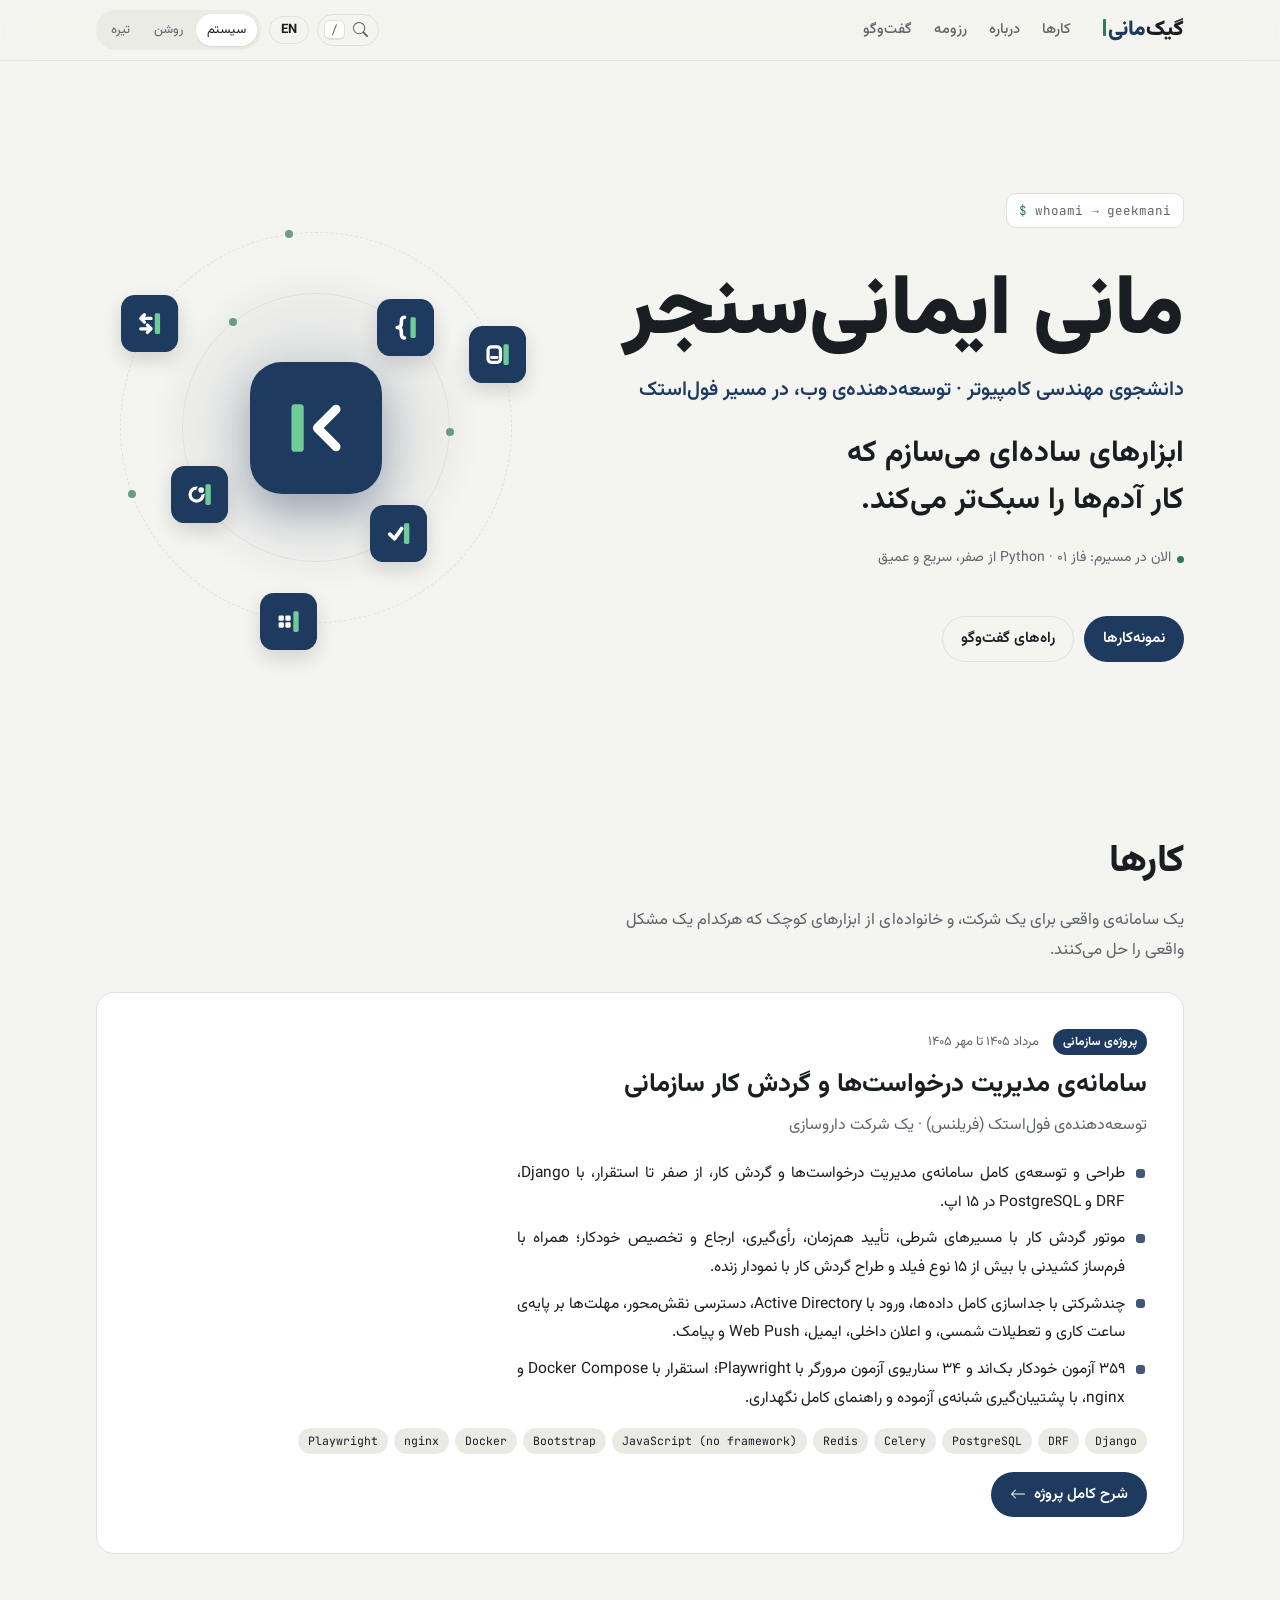
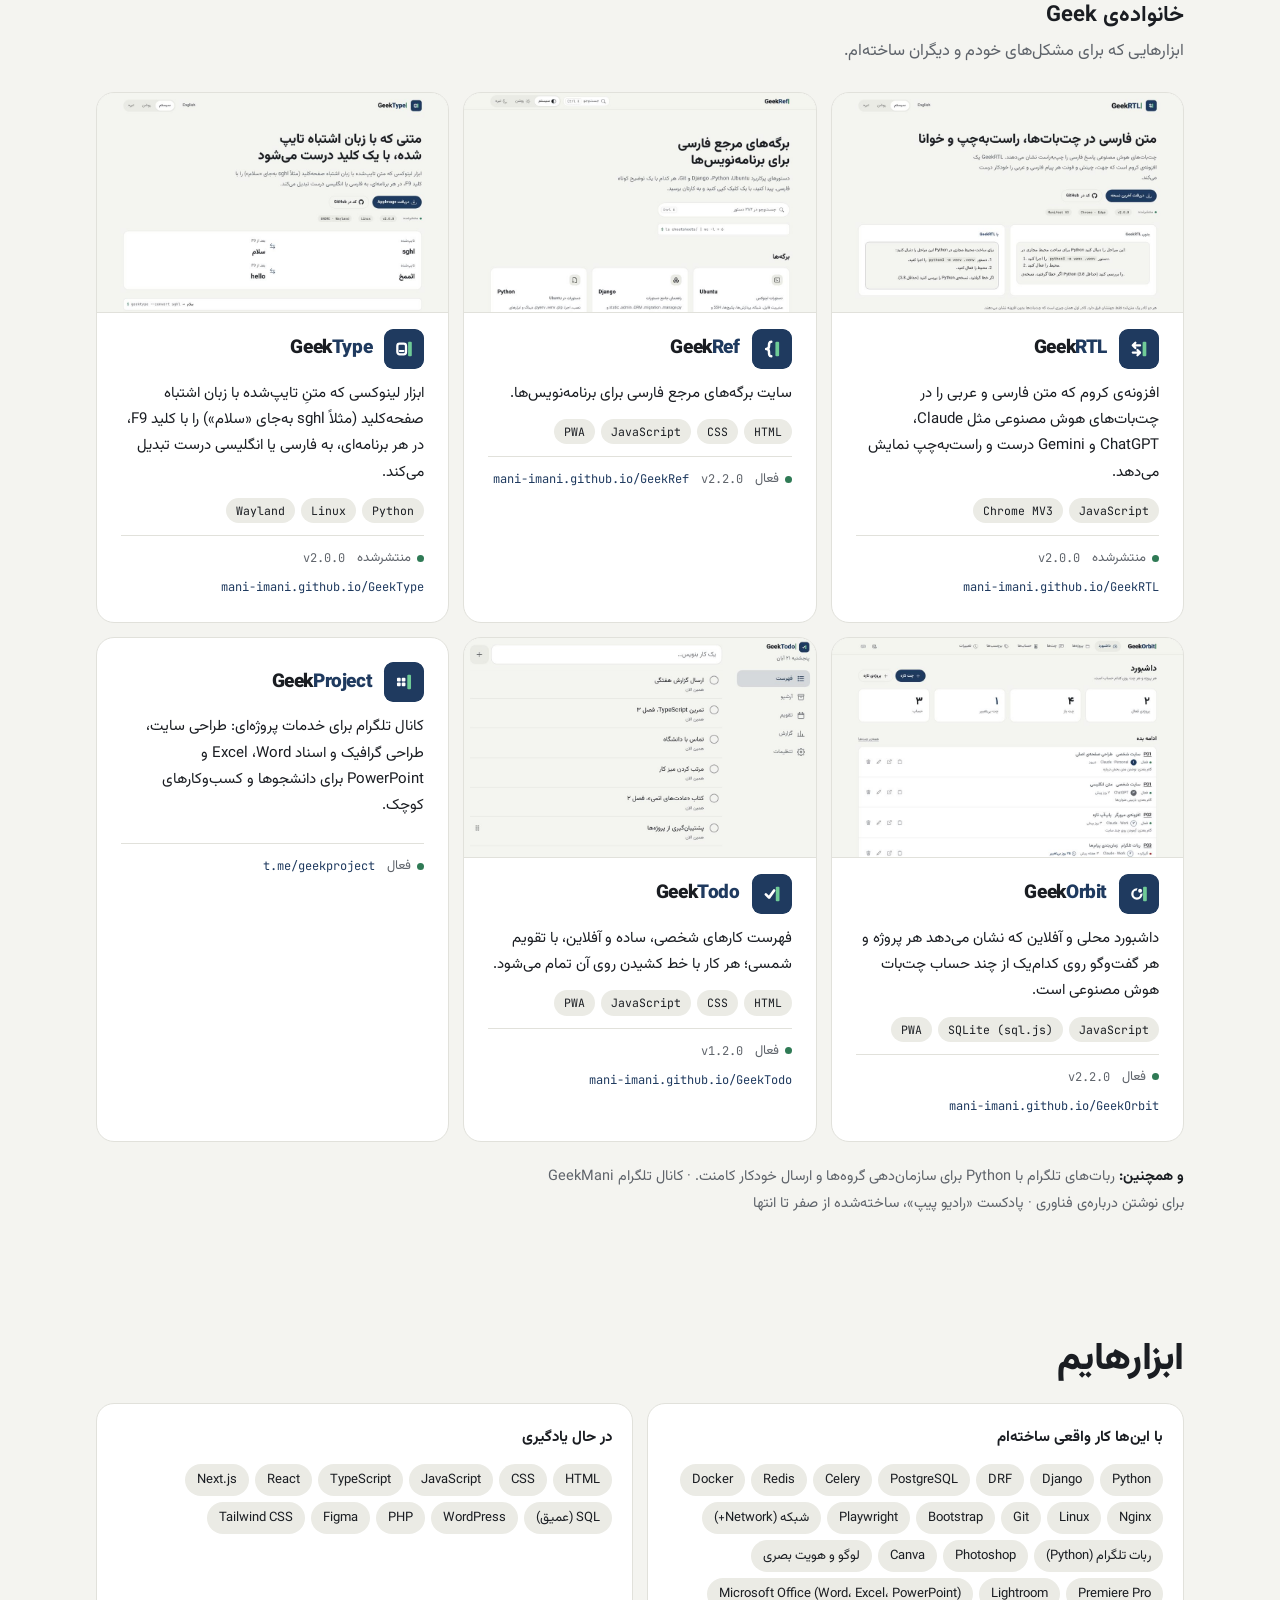
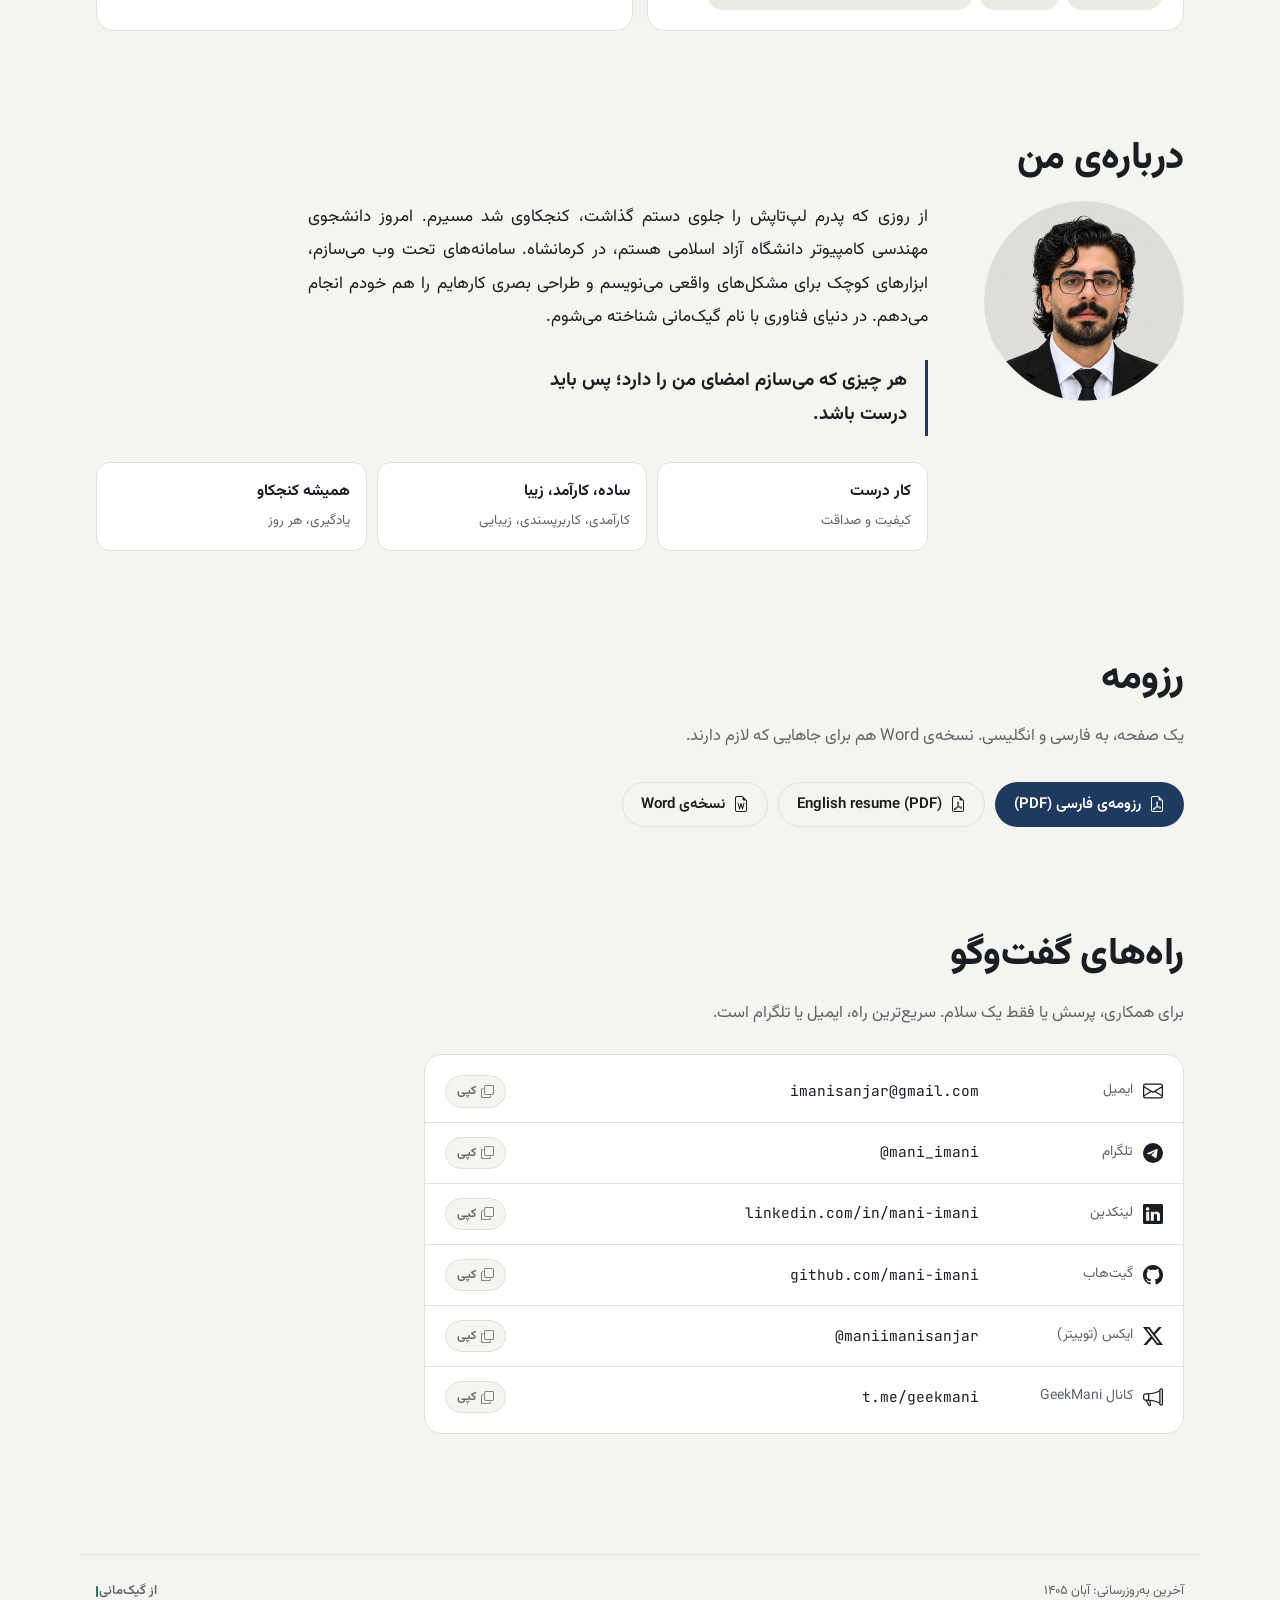
==== commit cf24392d: "Add files via upload" ====
--- a/index.html
+++ b/index.html
@@ -15,8 +15,8 @@
 </span><h4 dir="ltr">Geek<b>RTL</b></h4></div><p>افزونه‌ی کروم که متن فارسی و عربی را در چت‌بات‌های هوش مصنوعی مثل <bdi>Claude</bdi>، <bdi>ChatGPT</bdi> و <bdi>Gemini</bdi> درست و راست‌به‌چپ نمایش می‌دهد.</p><div class="chips"><span class="gm-chip">JavaScript</span><span class="gm-chip">Chrome MV3</span></div><div class="prod-f"><span class="gm-status">منتشرشده</span><span class="ver" dir="ltr">v2.0.0</span><a class="more" href="https://mani-imani.github.io/GeekRTL/" target="_blank" rel="noopener" dir="ltr">mani-imani.github.io/GeekRTL</a></div></article><article class="prod gm-card gm-card--lift"><div class="prod-shot has-dark"><img class="shot-light" src="img/products/geekref-card-light.jpg" alt="GeekRef" width="960" height="600" loading="lazy" decoding="async"><img class="shot-dark" src="img/products/geekref-card-dark.jpg" alt="" width="960" height="600" loading="lazy" decoding="async"></div><div class="prod-h"><span class="gm-mark" style="--gm-mark-size:40px"><svg xmlns="http://www.w3.org/2000/svg" viewBox="0 0 24 24"><rect width="24" height="24" rx="5.76" fill="#1F3A5F"/><g transform="translate(12 12) scale(0.62) translate(-10.700 -12.000)"><path d="M10 5C7.6 5 7.8 7.6 7.8 9.4 7.8 11 6.9 12 5 12c1.9 0 2.8 1 2.8 2.6 0 1.8-.2 4.4 2.2 4.4" fill="none" stroke="#FFFFFF" stroke-width="2.40" stroke-linecap="round" stroke-linejoin="round"/><rect x="14" y="5" width="3.6" height="14" rx="1" fill="#6FCB97"/></g></svg>
 </span><h4 dir="ltr">Geek<b>Ref</b></h4></div><p>سایت برگه‌های مرجع فارسی برای برنامه‌نویس‌ها.</p><div class="chips"><span class="gm-chip">HTML</span><span class="gm-chip">CSS</span><span class="gm-chip">JavaScript</span><span class="gm-chip">PWA</span></div><div class="prod-f"><span class="gm-status">فعال</span><span class="ver" dir="ltr">v2.2.0</span><a class="more" href="https://mani-imani.github.io/GeekRef/" target="_blank" rel="noopener" dir="ltr">mani-imani.github.io/GeekRef</a></div></article><article class="prod gm-card gm-card--lift"><div class="prod-shot has-dark"><img class="shot-light" src="img/products/geektype-card-light.jpg" alt="GeekType" width="960" height="600" loading="lazy" decoding="async"><img class="shot-dark" src="img/products/geektype-card-dark.jpg" alt="" width="960" height="600" loading="lazy" decoding="async"></div><div class="prod-h"><span class="gm-mark" style="--gm-mark-size:40px"><svg xmlns="http://www.w3.org/2000/svg" viewBox="0 0 24 24"><rect width="24" height="24" rx="5.76" fill="#1F3A5F"/><g transform="translate(12 12) scale(0.62) translate(-10.050 -12.000)"><rect x="3.6" y="6.8" width="8.4" height="10.4" rx="2.2" fill="none" stroke="#FFFFFF" stroke-width="2.20" stroke-linecap="round" stroke-linejoin="round"/><path d="M6 14h3.6" fill="none" stroke="#FFFFFF" stroke-width="2.00" stroke-linecap="round" stroke-linejoin="round"/><rect x="14" y="5" width="3.6" height="14" rx="1" fill="#6FCB97"/></g></svg>
 </span><h4 dir="ltr">Geek<b>Type</b></h4></div><p>ابزار لینوکسی که متنِ تایپ‌شده با زبان اشتباه صفحه‌کلید (مثلاً <bdi>sghl</bdi> به‌جای «سلام») را با کلید <bdi>F9</bdi>، در هر برنامه‌ای، به فارسی یا انگلیسی درست تبدیل می‌کند.</p><div class="chips"><span class="gm-chip">Python</span><span class="gm-chip">Linux</span><span class="gm-chip">Wayland</span></div><div class="prod-f"><span class="gm-status">منتشرشده</span><span class="ver" dir="ltr">v2.0.0</span><a class="more" href="https://mani-imani.github.io/GeekType/" target="_blank" rel="noopener" dir="ltr">mani-imani.github.io/GeekType</a></div></article><article class="prod gm-card gm-card--lift"><div class="prod-shot has-dark"><img class="shot-light" src="img/products/geekorbit-card-light.jpg" alt="GeekOrbit" width="960" height="600" loading="lazy" decoding="async"><img class="shot-dark" src="img/products/geekorbit-card-dark.jpg" alt="" width="960" height="600" loading="lazy" decoding="async"></div><div class="prod-h"><span class="gm-mark" style="--gm-mark-size:40px"><svg xmlns="http://www.w3.org/2000/svg" viewBox="0 0 24 24"><rect width="24" height="24" rx="5.76" fill="#1F3A5F"/><g transform="translate(12 12) scale(0.62) translate(-10.050 -12.000)"><circle cx="8" cy="12" r="4.4" fill="none" stroke="#FFFFFF" stroke-width="2.20" stroke-linecap="round" stroke-linejoin="round"/><circle cx="11.11" cy="8.89" r="3.2" fill="#1F3A5F"/><circle cx="11.11" cy="8.89" r="1.9" fill="#FFFFFF"/><rect x="14" y="5" width="3.6" height="14" rx="1" fill="#6FCB97"/></g></svg>
-</span><h4 dir="ltr">Geek<b>Orbit</b></h4></div><p>داشبورد محلی و آفلاین که نشان می‌دهد هر پروژه و هر گفت‌وگو روی کدام‌یک از چند حساب چت‌بات هوش مصنوعی است.</p><div class="chips"><span class="gm-chip">JavaScript</span><span class="gm-chip">SQLite (sql.js)</span></div><div class="prod-f"><span class="gm-status">فعال</span><span class="ver" dir="ltr">v2.1.0</span><a class="more" href="https://mani-imani.github.io/GeekOrbit/" target="_blank" rel="noopener" dir="ltr">mani-imani.github.io/GeekOrbit</a></div></article><article class="prod gm-card gm-card--lift"><div class="prod-shot has-dark"><img class="shot-light" src="img/products/geektodo-card-light.jpg" alt="GeekTodo" width="960" height="600" loading="lazy" decoding="async"><img class="shot-dark" src="img/products/geektodo-card-dark.jpg" alt="" width="960" height="600" loading="lazy" decoding="async"></div><div class="prod-h"><span class="gm-mark" style="--gm-mark-size:40px"><svg xmlns="http://www.w3.org/2000/svg" viewBox="0 0 24 24"><rect width="24" height="24" rx="5.76" fill="#1F3A5F"/><g transform="translate(12 12) scale(0.62) translate(-10.350 -12.000)"><path d="M4.4 12.4 7.5 15.5 12.4 8.6" fill="none" stroke="#FFFFFF" stroke-width="2.60" stroke-linecap="round" stroke-linejoin="round"/><rect x="14" y="5" width="3.6" height="14" rx="1" fill="#6FCB97"/></g></svg>
-</span><h4 dir="ltr">Geek<b>Todo</b></h4></div><p>فهرست کارهای شخصی، ساده و آفلاین، با تقویم شمسی؛ هر کار با خط کشیدن روی آن تمام می‌شود.</p><div class="chips"><span class="gm-chip">HTML</span><span class="gm-chip">CSS</span><span class="gm-chip">JavaScript</span><span class="gm-chip">PWA</span></div><div class="prod-f"><span class="gm-status">فعال</span><span class="ver" dir="ltr">v1.1.0</span><a class="more" href="https://mani-imani.github.io/GeekTodo/" target="_blank" rel="noopener" dir="ltr">mani-imani.github.io/GeekTodo</a></div></article><article class="prod gm-card gm-card--lift"><div class="prod-h"><span class="gm-mark" style="--gm-mark-size:40px"><svg xmlns="http://www.w3.org/2000/svg" viewBox="0 0 24 24"><rect width="24" height="24" rx="5.76" fill="#1F3A5F"/><g transform="translate(12 12) scale(0.62) translate(-10.800 -12.000)"><rect x="4" y="7.9" width="3.6" height="3.6" rx="0.9" fill="#FFFFFF"/><rect x="8.6" y="7.9" width="3.6" height="3.6" rx="0.9" fill="#FFFFFF"/><rect x="4" y="12.5" width="3.6" height="3.6" rx="0.9" fill="#FFFFFF"/><rect x="8.6" y="12.5" width="3.6" height="3.6" rx="0.9" fill="#FFFFFF"/><rect x="14" y="5" width="3.6" height="14" rx="1" fill="#6FCB97"/></g></svg>
+</span><h4 dir="ltr">Geek<b>Orbit</b></h4></div><p>داشبورد محلی و آفلاین که نشان می‌دهد هر پروژه و هر گفت‌وگو روی کدام‌یک از چند حساب چت‌بات هوش مصنوعی است.</p><div class="chips"><span class="gm-chip">JavaScript</span><span class="gm-chip">SQLite (sql.js)</span><span class="gm-chip">PWA</span></div><div class="prod-f"><span class="gm-status">فعال</span><span class="ver" dir="ltr">v2.2.0</span><a class="more" href="https://mani-imani.github.io/GeekOrbit/" target="_blank" rel="noopener" dir="ltr">mani-imani.github.io/GeekOrbit</a></div></article><article class="prod gm-card gm-card--lift"><div class="prod-shot has-dark"><img class="shot-light" src="img/products/geektodo-card-light.jpg" alt="GeekTodo" width="960" height="600" loading="lazy" decoding="async"><img class="shot-dark" src="img/products/geektodo-card-dark.jpg" alt="" width="960" height="600" loading="lazy" decoding="async"></div><div class="prod-h"><span class="gm-mark" style="--gm-mark-size:40px"><svg xmlns="http://www.w3.org/2000/svg" viewBox="0 0 24 24"><rect width="24" height="24" rx="5.76" fill="#1F3A5F"/><g transform="translate(12 12) scale(0.62) translate(-10.350 -12.000)"><path d="M4.4 12.4 7.5 15.5 12.4 8.6" fill="none" stroke="#FFFFFF" stroke-width="2.60" stroke-linecap="round" stroke-linejoin="round"/><rect x="14" y="5" width="3.6" height="14" rx="1" fill="#6FCB97"/></g></svg>
+</span><h4 dir="ltr">Geek<b>Todo</b></h4></div><p>فهرست کارهای شخصی، ساده و آفلاین، با تقویم شمسی؛ هر کار با خط کشیدن روی آن تمام می‌شود.</p><div class="chips"><span class="gm-chip">HTML</span><span class="gm-chip">CSS</span><span class="gm-chip">JavaScript</span><span class="gm-chip">PWA</span></div><div class="prod-f"><span class="gm-status">فعال</span><span class="ver" dir="ltr">v1.2.0</span><a class="more" href="https://mani-imani.github.io/GeekTodo/" target="_blank" rel="noopener" dir="ltr">mani-imani.github.io/GeekTodo</a></div></article><article class="prod gm-card gm-card--lift"><div class="prod-h"><span class="gm-mark" style="--gm-mark-size:40px"><svg xmlns="http://www.w3.org/2000/svg" viewBox="0 0 24 24"><rect width="24" height="24" rx="5.76" fill="#1F3A5F"/><g transform="translate(12 12) scale(0.62) translate(-10.800 -12.000)"><rect x="4" y="7.9" width="3.6" height="3.6" rx="0.9" fill="#FFFFFF"/><rect x="8.6" y="7.9" width="3.6" height="3.6" rx="0.9" fill="#FFFFFF"/><rect x="4" y="12.5" width="3.6" height="3.6" rx="0.9" fill="#FFFFFF"/><rect x="8.6" y="12.5" width="3.6" height="3.6" rx="0.9" fill="#FFFFFF"/><rect x="14" y="5" width="3.6" height="14" rx="1" fill="#6FCB97"/></g></svg>
 </span><h4 dir="ltr">Geek<b>Project</b></h4></div><p>کانال تلگرام برای خدمات پروژه‌ای: طراحی سایت، طراحی گرافیک و اسناد <bdi>Word</bdi>، <bdi>Excel</bdi> و <bdi>PowerPoint</bdi> برای دانشجوها و کسب‌وکارهای کوچک.</p><div class="chips"></div><div class="prod-f"><span class="gm-status">فعال</span><a class="more" href="https://t.me/geekproject" target="_blank" rel="noopener" dir="ltr">t.me/geekproject</a></div></article></div><p class="also"><b>و همچنین:</b> ربات‌های تلگرام با <bdi>Python</bdi> برای سازمان‌دهی گروه‌ها و ارسال خودکار کامنت. · کانال تلگرام <bdi>GeekMani</bdi> برای نوشتن درباره‌ی فناوری · پادکست «رادیو پیپ»، ساخته‌شده از صفر تا انتها</p></section><section class="sec gm-page" id="tools"><h2>ابزارهایم</h2><div class="tools2"><div><h4>با این‌ها کار واقعی ساخته‌ام</h4><div class="chips"><span class="gm-chip">Python</span><span class="gm-chip">Django</span><span class="gm-chip">DRF</span><span class="gm-chip">PostgreSQL</span><span class="gm-chip">Celery</span><span class="gm-chip">Redis</span><span class="gm-chip">Docker</span><span class="gm-chip">Nginx</span><span class="gm-chip">Linux</span><span class="gm-chip">Git</span><span class="gm-chip">Bootstrap</span><span class="gm-chip">Playwright</span><span class="gm-chip">شبکه (Network+)</span><span class="gm-chip">ربات تلگرام (Python)</span><span class="gm-chip">Photoshop</span><span class="gm-chip">Canva</span><span class="gm-chip">لوگو و هویت بصری</span><span class="gm-chip">Premiere Pro</span><span class="gm-chip">Lightroom</span><span class="gm-chip">Microsoft Office (Word، Excel، PowerPoint)</span></div></div><div><h4>در حال یادگیری</h4><div class="chips"><span class="gm-chip">HTML</span><span class="gm-chip">CSS</span><span class="gm-chip">JavaScript</span><span class="gm-chip">TypeScript</span><span class="gm-chip">React</span><span class="gm-chip">Next.js</span><span class="gm-chip">SQL (عمیق)</span><span class="gm-chip">WordPress</span><span class="gm-chip">PHP</span><span class="gm-chip">Figma</span><span class="gm-chip">Tailwind CSS</span></div></div></div></section><section class="sec gm-page" id="about"><h2>درباره‌ی من</h2><div class="about"><img class="portrait" src="img/mani-imanisanjar-portrait-gray-circle-800.png" alt="مانی ایمانی‌سنجر" width="200" height="200" loading="lazy"><div><p class="story gm-justify">از روزی که پدرم لپ‌تاپش را جلوی دستم گذاشت، کنجکاوی شد مسیرم. امروز دانشجوی مهندسی کامپیوتر دانشگاه آزاد اسلامی هستم، در کرمانشاه. سامانه‌های تحت وب می‌سازم، ابزارهای کوچک برای مشکل‌های واقعی می‌نویسم و طراحی بصری کارهایم را هم خودم انجام می‌دهم. در دنیای فناوری با نام گیک‌مانی شناخته می‌شوم.</p><blockquote class="sig">هر چیزی که می‌سازم امضای من را دارد؛ پس باید درست باشد.</blockquote><div class="pils"><div class="pil"><b>کار درست</b><span>کیفیت و صداقت</span></div><div class="pil"><b>ساده، کارآمد، زیبا</b><span>کارآمدی، کاربرپسندی، زیبایی</span></div><div class="pil"><b>همیشه کنجکاو</b><span>یادگیری، هر روز</span></div></div></div></div></section><section class="sec gm-page" id="resume"><h2>رزومه</h2><p class="lead gm-justify">یک صفحه، به فارسی و انگلیسی. نسخه‌ی Word هم برای جاهایی که لازم دارند.</p><div class="cta"><a class="gm-btn gm-btn--primary" href="resume/mani-imanisanjar-resume-fa.pdf" download><svg class="bi" aria-hidden="true" focusable="false" xmlns="http://www.w3.org/2000/svg" fill="currentColor" viewBox="0 0 16 16">
   <path d="M14 14V4.5L9.5 0H4a2 2 0 0 0-2 2v12a2 2 0 0 0 2 2h8a2 2 0 0 0 2-2M9.5 3A1.5 1.5 0 0 0 11 4.5h2V14a1 1 0 0 1-1 1H4a1 1 0 0 1-1-1V2a1 1 0 0 1 1-1h5.5z"/>
   <path d="M4.603 14.087a.8.8 0 0 1-.438-.42c-.195-.388-.13-.776.08-1.102.198-.307.526-.568.897-.787a7.7 7.7 0 0 1 1.482-.645 20 20 0 0 0 1.062-2.227 7.3 7.3 0 0 1-.43-1.295c-.086-.4-.119-.796-.046-1.136.075-.354.274-.672.65-.823.192-.077.4-.12.602-.077a.7.7 0 0 1 .477.365c.088.164.12.356.127.538.007.188-.012.396-.047.614-.084.51-.27 1.134-.52 1.794a11 11 0 0 0 .98 1.686 5.8 5.8 0 0 1 1.334.05c.364.066.734.195.96.465.12.144.193.32.2.518.007.192-.047.382-.138.563a1.04 1.04 0 0 1-.354.416.86.86 0 0 1-.51.138c-.331-.014-.654-.196-.933-.417a5.7 5.7 0 0 1-.911-.95 11.7 11.7 0 0 0-1.997.406 11.3 11.3 0 0 1-1.02 1.51c-.292.35-.609.656-.927.787a.8.8 0 0 1-.58.029m1.379-1.901q-.25.115-.459.238c-.328.194-.541.383-.647.547-.094.145-.096.25-.04.361q.016.032.026.044l.035-.012c.137-.056.355-.235.635-.572a8 8 0 0 0 .45-.606m1.64-1.33a13 13 0 0 1 1.01-.193 12 12 0 0 1-.51-.858 21 21 0 0 1-.5 1.05zm2.446.45q.226.245.435.41c.24.19.407.253.498.256a.1.1 0 0 0 .07-.015.3.3 0 0 0 .094-.125.44.44 0 0 0 .059-.2.1.1 0 0 0-.026-.063c-.052-.062-.2-.152-.518-.209a4 4 0 0 0-.612-.053zM8.078 7.8a7 7 0 0 0 .2-.828q.046-.282.038-.465a.6.6 0 0 0-.032-.198.5.5 0 0 0-.145.04c-.087.035-.158.106-.196.283-.04.192-.03.469.046.822q.036.167.09.346z"/>
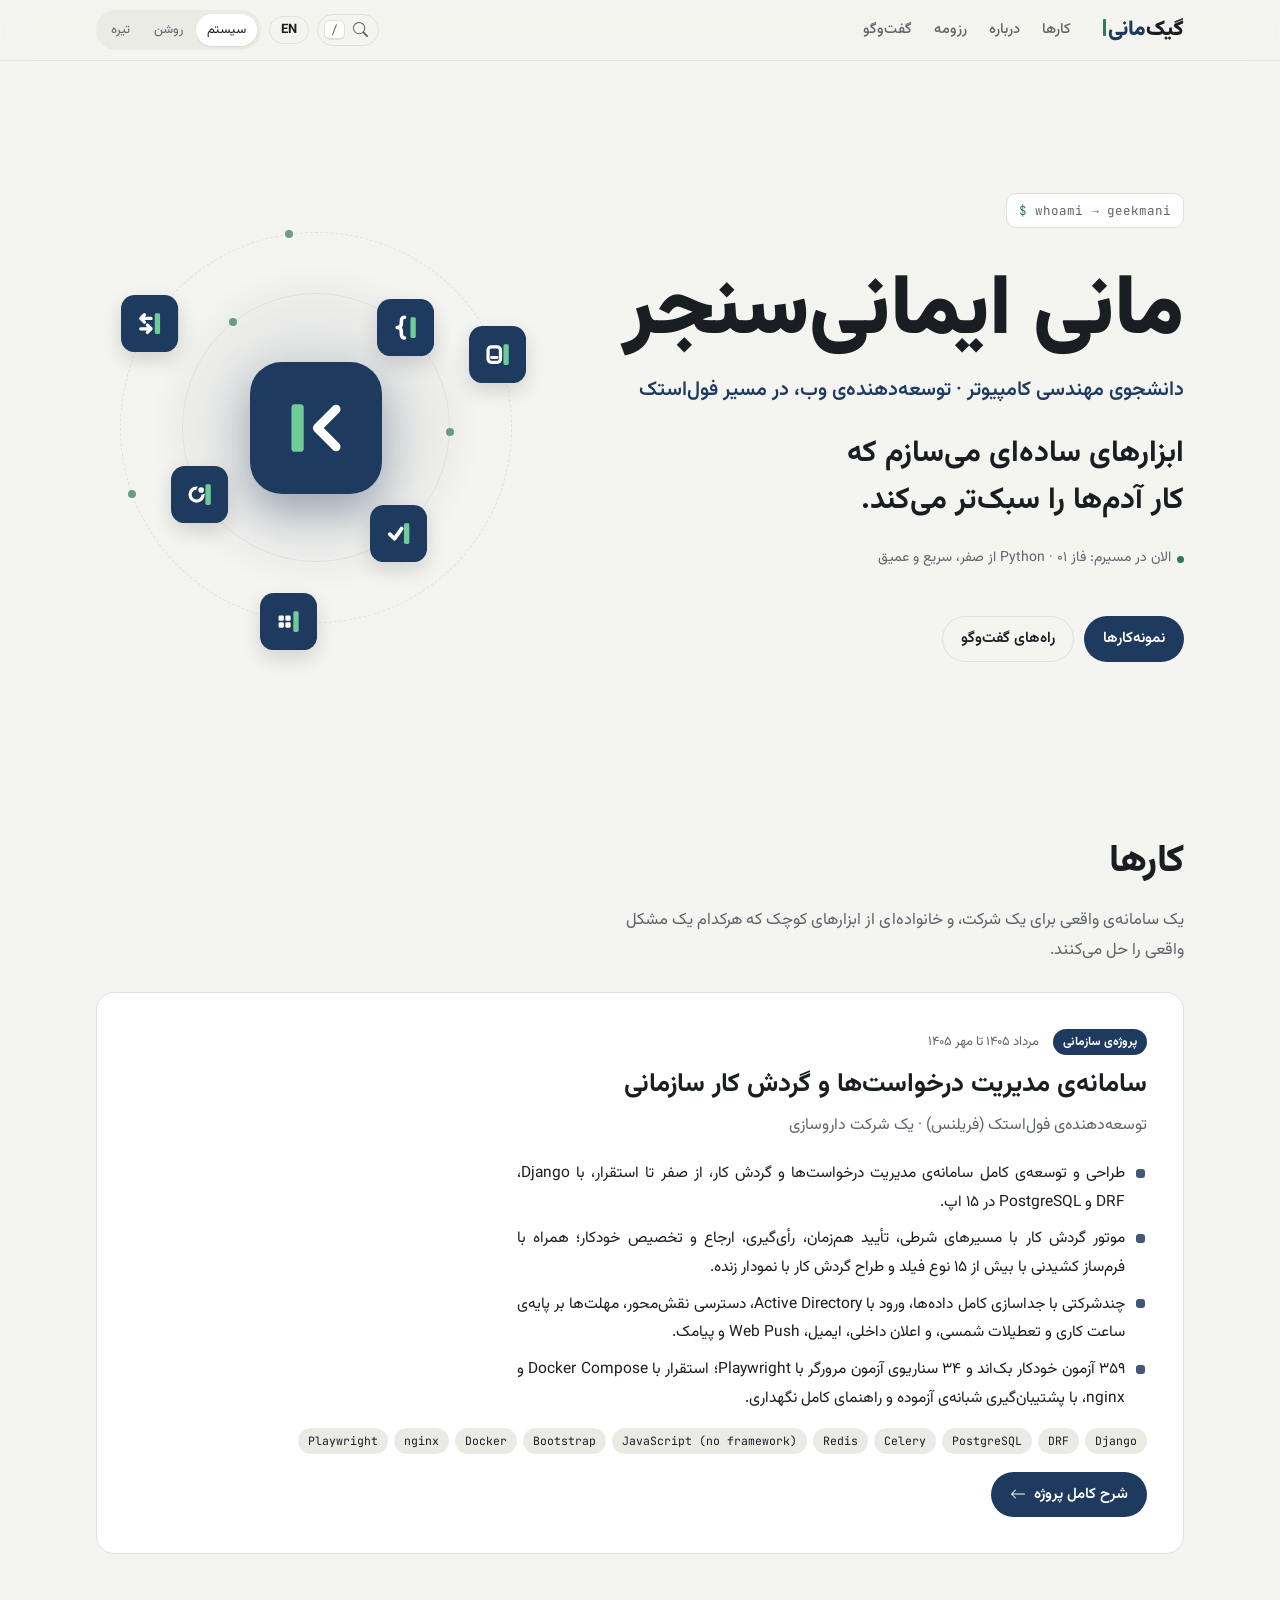
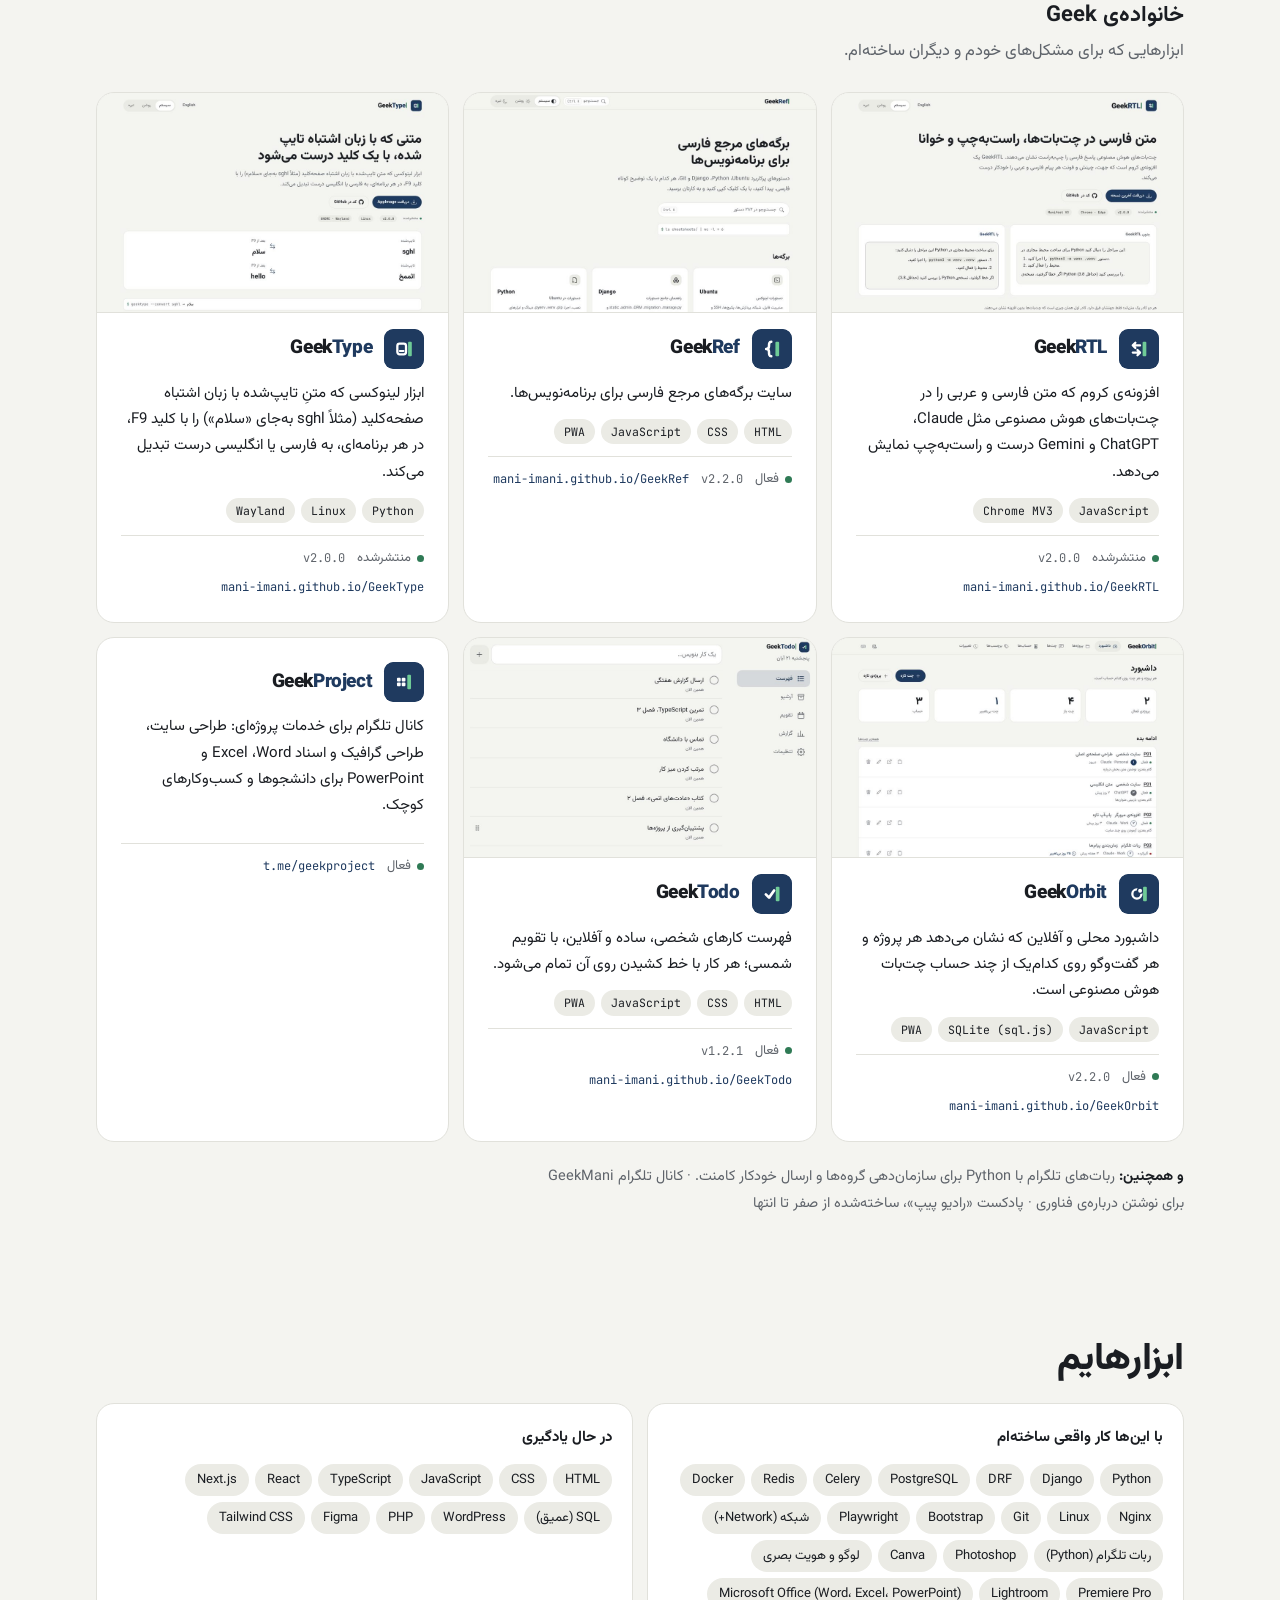
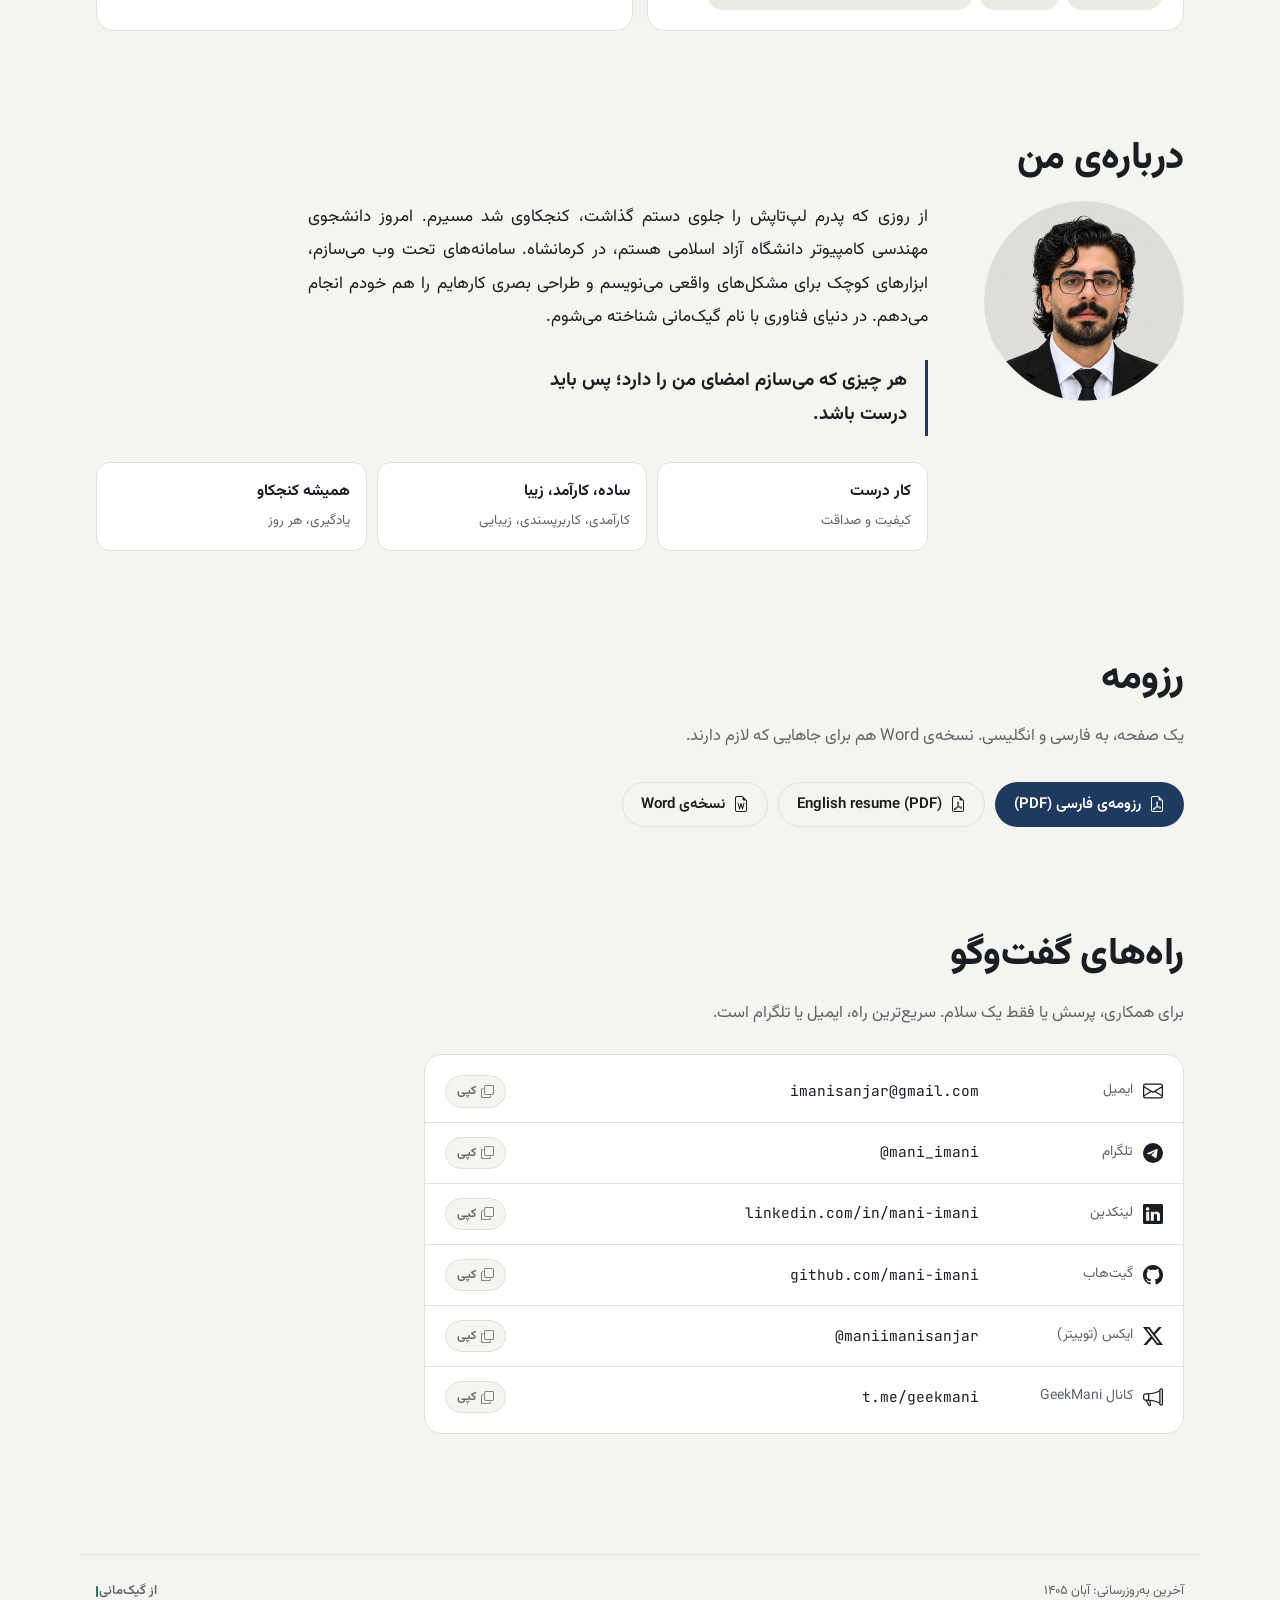
==== commit 08a9dfd5: "Add files via upload" ====
--- a/index.html
+++ b/index.html
@@ -1,4 +1,4 @@
-<!doctype html><html lang="fa" dir="rtl"><head><meta charset="utf-8"><meta name="viewport" content="width=device-width, initial-scale=1, viewport-fit=cover"><title>مانی ایمانی‌سنجر | گیک‌مانی</title><meta name="description" content="دانشجوی مهندسی کامپیوتر و توسعه‌دهنده‌ی وب در کرمانشاه. ابزارهای ساده‌ای می‌سازم که کار آدم‌ها را سبک‌تر می‌کند."><meta name="claude:viewport-fit-sides" content="cover"><meta name="theme-color" content="#F4F4F0" media="(prefers-color-scheme: light)"><meta name="theme-color" content="#0E1217" media="(prefers-color-scheme: dark)"><script>try{var t=localStorage.getItem('gm-theme');if(t&&t!=='system')document.documentElement.setAttribute('data-theme',t)}catch(e){}</script><link rel="stylesheet" href="css/site.css"><link rel="icon" href="img/favicon-fa.svg" type="image/svg+xml"><link rel="alternate icon" href="img/favicon-fa.ico"><link rel="apple-touch-icon" href="img/apple-touch-icon.png"><link rel="canonical" href="https://maniimani.ir/"><link rel="alternate" hreflang="fa" href="https://maniimani.ir/"><link rel="alternate" hreflang="en" href="https://maniimani.ir/en/"><link rel="alternate" hreflang="x-default" href="https://maniimani.ir/"><meta property="og:title" content="مانی ایمانی‌سنجر | گیک‌مانی"><meta property="og:description" content="دانشجوی مهندسی کامپیوتر و توسعه‌دهنده‌ی وب در کرمانشاه. ابزارهای ساده‌ای می‌سازم که کار آدم‌ها را سبک‌تر می‌کند."><meta property="og:url" content="https://maniimani.ir/"><meta property="og:image" content="https://maniimani.ir/img/geekmani-og-image-fa.png"><meta property="og:type" content="website"><meta name="twitter:card" content="summary_large_image"><meta name="twitter:creator" content="@maniimanisanjar"><script type="application/ld+json">{"@context": "https://schema.org", "@type": "Person", "name": "مانی ایمانی‌سنجر", "alternateName": "GeekMani", "url": "https://maniimani.ir", "jobTitle": "توسعه‌دهنده‌ی وب", "address": {"@type": "PostalAddress", "addressLocality": "Kermanshah", "addressCountry": "IR"}, "sameAs": ["https://github.com/mani-imani", "https://www.linkedin.com/in/mani-imani", "https://x.com/maniimanisanjar", "https://t.me/geekmani"]}</script></head><body><header class="top"><div class="gm-page top-in"><a class="brand" href="./" aria-label="GeekMani"><span class="gm-wordmark gm-blink" lang="fa">گیک‌<b>مانی</b><i class="gm-cursor"></i></span></a><nav class="nav" aria-label="menu"><a href="#work">کارها</a><a href="#about">درباره</a><a href="#resume">رزومه</a><a href="#contact">گفت‌وگو</a></nav><div class="tools"><button type="button" class="kbtn" data-pal aria-haspopup="dialog" aria-label="جست‌وجو و منو" title="برای باز کردن / را بزنید"><svg class="bi i-search" aria-hidden="true" focusable="false" xmlns="http://www.w3.org/2000/svg" fill="currentColor" viewBox="0 0 16 16">
+<!doctype html><html lang="fa" dir="rtl"><head><meta charset="utf-8"><meta name="viewport" content="width=device-width, initial-scale=1, viewport-fit=cover"><title>مانی ایمانی‌سنجر | گیک‌مانی</title><meta name="description" content="دانشجوی مهندسی کامپیوتر و توسعه‌دهنده‌ی وب در کرمانشاه. ابزارهای ساده‌ای می‌سازم که کار آدم‌ها را سبک‌تر می‌کند."><meta name="claude:viewport-fit-sides" content="cover"><meta name="theme-color" content="#F4F4F0" media="(prefers-color-scheme: light)"><meta name="theme-color" content="#0E1217" media="(prefers-color-scheme: dark)"><script>try{var t=localStorage.getItem('gm-theme');if(t&&t!=='system')document.documentElement.setAttribute('data-theme',t)}catch(e){}</script><link rel="stylesheet" href="css/site.css"><link rel="icon" href="img/favicon-fa.svg" type="image/svg+xml"><link rel="alternate icon" href="img/favicon-fa.ico"><link rel="apple-touch-icon" href="img/apple-touch-icon.png"><link rel="manifest" href="/manifest.webmanifest"><meta name="mobile-web-app-capable" content="yes"><meta name="apple-mobile-web-app-capable" content="yes"><meta name="apple-mobile-web-app-title" content="GeekMani"><meta name="apple-mobile-web-app-status-bar-style" content="default"><link rel="canonical" href="https://maniimani.ir/"><link rel="alternate" hreflang="fa" href="https://maniimani.ir/"><link rel="alternate" hreflang="en" href="https://maniimani.ir/en/"><link rel="alternate" hreflang="x-default" href="https://maniimani.ir/"><meta property="og:title" content="مانی ایمانی‌سنجر | گیک‌مانی"><meta property="og:description" content="دانشجوی مهندسی کامپیوتر و توسعه‌دهنده‌ی وب در کرمانشاه. ابزارهای ساده‌ای می‌سازم که کار آدم‌ها را سبک‌تر می‌کند."><meta property="og:url" content="https://maniimani.ir/"><meta property="og:image" content="https://maniimani.ir/img/geekmani-og-image-fa.png"><meta property="og:type" content="website"><meta name="twitter:card" content="summary_large_image"><meta name="twitter:creator" content="@maniimanisanjar"><script type="application/ld+json">{"@context": "https://schema.org", "@type": "Person", "name": "مانی ایمانی‌سنجر", "alternateName": "GeekMani", "url": "https://maniimani.ir", "jobTitle": "توسعه‌دهنده‌ی وب", "address": {"@type": "PostalAddress", "addressLocality": "Kermanshah", "addressCountry": "IR"}, "sameAs": ["https://github.com/mani-imani", "https://www.linkedin.com/in/mani-imani", "https://x.com/maniimanisanjar", "https://t.me/geekmani"]}</script></head><body><header class="top"><div class="gm-page top-in"><a class="brand" href="./" aria-label="GeekMani"><span class="gm-wordmark gm-blink" lang="fa">گیک‌<b>مانی</b><i class="gm-cursor"></i></span></a><nav class="nav" aria-label="menu"><a href="#work">کارها</a><a href="#about">درباره</a><a href="#resume">رزومه</a><a href="#contact">گفت‌وگو</a></nav><div class="tools"><button type="button" class="kbtn" data-pal aria-haspopup="dialog" aria-label="جست‌وجو و منو" title="برای باز کردن / را بزنید"><svg class="bi i-search" aria-hidden="true" focusable="false" xmlns="http://www.w3.org/2000/svg" fill="currentColor" viewBox="0 0 16 16">
   <path d="M11.742 10.344a6.5 6.5 0 1 0-1.397 1.398h-.001q.044.06.098.115l3.85 3.85a1 1 0 0 0 1.415-1.414l-3.85-3.85a1 1 0 0 0-.115-.1zM12 6.5a5.5 5.5 0 1 1-11 0 5.5 5.5 0 0 1 11 0"/>
 </svg><svg class="bi i-menu" aria-hidden="true" focusable="false" xmlns="http://www.w3.org/2000/svg" fill="currentColor" viewBox="0 0 16 16">
   <path fill-rule="evenodd" d="M2.5 12a.5.5 0 0 1 .5-.5h10a.5.5 0 0 1 0 1H3a.5.5 0 0 1-.5-.5m0-4a.5.5 0 0 1 .5-.5h10a.5.5 0 0 1 0 1H3a.5.5 0 0 1-.5-.5m0-4a.5.5 0 0 1 .5-.5h10a.5.5 0 0 1 0 1H3a.5.5 0 0 1-.5-.5"/>
@@ -16,7 +16,7 @@
 </span><h4 dir="ltr">Geek<b>Ref</b></h4></div><p>سایت برگه‌های مرجع فارسی برای برنامه‌نویس‌ها.</p><div class="chips"><span class="gm-chip">HTML</span><span class="gm-chip">CSS</span><span class="gm-chip">JavaScript</span><span class="gm-chip">PWA</span></div><div class="prod-f"><span class="gm-status">فعال</span><span class="ver" dir="ltr">v2.2.0</span><a class="more" href="https://mani-imani.github.io/GeekRef/" target="_blank" rel="noopener" dir="ltr">mani-imani.github.io/GeekRef</a></div></article><article class="prod gm-card gm-card--lift"><div class="prod-shot has-dark"><img class="shot-light" src="img/products/geektype-card-light.jpg" alt="GeekType" width="960" height="600" loading="lazy" decoding="async"><img class="shot-dark" src="img/products/geektype-card-dark.jpg" alt="" width="960" height="600" loading="lazy" decoding="async"></div><div class="prod-h"><span class="gm-mark" style="--gm-mark-size:40px"><svg xmlns="http://www.w3.org/2000/svg" viewBox="0 0 24 24"><rect width="24" height="24" rx="5.76" fill="#1F3A5F"/><g transform="translate(12 12) scale(0.62) translate(-10.050 -12.000)"><rect x="3.6" y="6.8" width="8.4" height="10.4" rx="2.2" fill="none" stroke="#FFFFFF" stroke-width="2.20" stroke-linecap="round" stroke-linejoin="round"/><path d="M6 14h3.6" fill="none" stroke="#FFFFFF" stroke-width="2.00" stroke-linecap="round" stroke-linejoin="round"/><rect x="14" y="5" width="3.6" height="14" rx="1" fill="#6FCB97"/></g></svg>
 </span><h4 dir="ltr">Geek<b>Type</b></h4></div><p>ابزار لینوکسی که متنِ تایپ‌شده با زبان اشتباه صفحه‌کلید (مثلاً <bdi>sghl</bdi> به‌جای «سلام») را با کلید <bdi>F9</bdi>، در هر برنامه‌ای، به فارسی یا انگلیسی درست تبدیل می‌کند.</p><div class="chips"><span class="gm-chip">Python</span><span class="gm-chip">Linux</span><span class="gm-chip">Wayland</span></div><div class="prod-f"><span class="gm-status">منتشرشده</span><span class="ver" dir="ltr">v2.0.0</span><a class="more" href="https://mani-imani.github.io/GeekType/" target="_blank" rel="noopener" dir="ltr">mani-imani.github.io/GeekType</a></div></article><article class="prod gm-card gm-card--lift"><div class="prod-shot has-dark"><img class="shot-light" src="img/products/geekorbit-card-light.jpg" alt="GeekOrbit" width="960" height="600" loading="lazy" decoding="async"><img class="shot-dark" src="img/products/geekorbit-card-dark.jpg" alt="" width="960" height="600" loading="lazy" decoding="async"></div><div class="prod-h"><span class="gm-mark" style="--gm-mark-size:40px"><svg xmlns="http://www.w3.org/2000/svg" viewBox="0 0 24 24"><rect width="24" height="24" rx="5.76" fill="#1F3A5F"/><g transform="translate(12 12) scale(0.62) translate(-10.050 -12.000)"><circle cx="8" cy="12" r="4.4" fill="none" stroke="#FFFFFF" stroke-width="2.20" stroke-linecap="round" stroke-linejoin="round"/><circle cx="11.11" cy="8.89" r="3.2" fill="#1F3A5F"/><circle cx="11.11" cy="8.89" r="1.9" fill="#FFFFFF"/><rect x="14" y="5" width="3.6" height="14" rx="1" fill="#6FCB97"/></g></svg>
 </span><h4 dir="ltr">Geek<b>Orbit</b></h4></div><p>داشبورد محلی و آفلاین که نشان می‌دهد هر پروژه و هر گفت‌وگو روی کدام‌یک از چند حساب چت‌بات هوش مصنوعی است.</p><div class="chips"><span class="gm-chip">JavaScript</span><span class="gm-chip">SQLite (sql.js)</span><span class="gm-chip">PWA</span></div><div class="prod-f"><span class="gm-status">فعال</span><span class="ver" dir="ltr">v2.2.0</span><a class="more" href="https://mani-imani.github.io/GeekOrbit/" target="_blank" rel="noopener" dir="ltr">mani-imani.github.io/GeekOrbit</a></div></article><article class="prod gm-card gm-card--lift"><div class="prod-shot has-dark"><img class="shot-light" src="img/products/geektodo-card-light.jpg" alt="GeekTodo" width="960" height="600" loading="lazy" decoding="async"><img class="shot-dark" src="img/products/geektodo-card-dark.jpg" alt="" width="960" height="600" loading="lazy" decoding="async"></div><div class="prod-h"><span class="gm-mark" style="--gm-mark-size:40px"><svg xmlns="http://www.w3.org/2000/svg" viewBox="0 0 24 24"><rect width="24" height="24" rx="5.76" fill="#1F3A5F"/><g transform="translate(12 12) scale(0.62) translate(-10.350 -12.000)"><path d="M4.4 12.4 7.5 15.5 12.4 8.6" fill="none" stroke="#FFFFFF" stroke-width="2.60" stroke-linecap="round" stroke-linejoin="round"/><rect x="14" y="5" width="3.6" height="14" rx="1" fill="#6FCB97"/></g></svg>
-</span><h4 dir="ltr">Geek<b>Todo</b></h4></div><p>فهرست کارهای شخصی، ساده و آفلاین، با تقویم شمسی؛ هر کار با خط کشیدن روی آن تمام می‌شود.</p><div class="chips"><span class="gm-chip">HTML</span><span class="gm-chip">CSS</span><span class="gm-chip">JavaScript</span><span class="gm-chip">PWA</span></div><div class="prod-f"><span class="gm-status">فعال</span><span class="ver" dir="ltr">v1.2.0</span><a class="more" href="https://mani-imani.github.io/GeekTodo/" target="_blank" rel="noopener" dir="ltr">mani-imani.github.io/GeekTodo</a></div></article><article class="prod gm-card gm-card--lift"><div class="prod-h"><span class="gm-mark" style="--gm-mark-size:40px"><svg xmlns="http://www.w3.org/2000/svg" viewBox="0 0 24 24"><rect width="24" height="24" rx="5.76" fill="#1F3A5F"/><g transform="translate(12 12) scale(0.62) translate(-10.800 -12.000)"><rect x="4" y="7.9" width="3.6" height="3.6" rx="0.9" fill="#FFFFFF"/><rect x="8.6" y="7.9" width="3.6" height="3.6" rx="0.9" fill="#FFFFFF"/><rect x="4" y="12.5" width="3.6" height="3.6" rx="0.9" fill="#FFFFFF"/><rect x="8.6" y="12.5" width="3.6" height="3.6" rx="0.9" fill="#FFFFFF"/><rect x="14" y="5" width="3.6" height="14" rx="1" fill="#6FCB97"/></g></svg>
+</span><h4 dir="ltr">Geek<b>Todo</b></h4></div><p>فهرست کارهای شخصی، ساده و آفلاین، با تقویم شمسی؛ هر کار با خط کشیدن روی آن تمام می‌شود.</p><div class="chips"><span class="gm-chip">HTML</span><span class="gm-chip">CSS</span><span class="gm-chip">JavaScript</span><span class="gm-chip">PWA</span></div><div class="prod-f"><span class="gm-status">فعال</span><span class="ver" dir="ltr">v1.2.1</span><a class="more" href="https://mani-imani.github.io/GeekTodo/" target="_blank" rel="noopener" dir="ltr">mani-imani.github.io/GeekTodo</a></div></article><article class="prod gm-card gm-card--lift"><div class="prod-h"><span class="gm-mark" style="--gm-mark-size:40px"><svg xmlns="http://www.w3.org/2000/svg" viewBox="0 0 24 24"><rect width="24" height="24" rx="5.76" fill="#1F3A5F"/><g transform="translate(12 12) scale(0.62) translate(-10.800 -12.000)"><rect x="4" y="7.9" width="3.6" height="3.6" rx="0.9" fill="#FFFFFF"/><rect x="8.6" y="7.9" width="3.6" height="3.6" rx="0.9" fill="#FFFFFF"/><rect x="4" y="12.5" width="3.6" height="3.6" rx="0.9" fill="#FFFFFF"/><rect x="8.6" y="12.5" width="3.6" height="3.6" rx="0.9" fill="#FFFFFF"/><rect x="14" y="5" width="3.6" height="14" rx="1" fill="#6FCB97"/></g></svg>
 </span><h4 dir="ltr">Geek<b>Project</b></h4></div><p>کانال تلگرام برای خدمات پروژه‌ای: طراحی سایت، طراحی گرافیک و اسناد <bdi>Word</bdi>، <bdi>Excel</bdi> و <bdi>PowerPoint</bdi> برای دانشجوها و کسب‌وکارهای کوچک.</p><div class="chips"></div><div class="prod-f"><span class="gm-status">فعال</span><a class="more" href="https://t.me/geekproject" target="_blank" rel="noopener" dir="ltr">t.me/geekproject</a></div></article></div><p class="also"><b>و همچنین:</b> ربات‌های تلگرام با <bdi>Python</bdi> برای سازمان‌دهی گروه‌ها و ارسال خودکار کامنت. · کانال تلگرام <bdi>GeekMani</bdi> برای نوشتن درباره‌ی فناوری · پادکست «رادیو پیپ»، ساخته‌شده از صفر تا انتها</p></section><section class="sec gm-page" id="tools"><h2>ابزارهایم</h2><div class="tools2"><div><h4>با این‌ها کار واقعی ساخته‌ام</h4><div class="chips"><span class="gm-chip">Python</span><span class="gm-chip">Django</span><span class="gm-chip">DRF</span><span class="gm-chip">PostgreSQL</span><span class="gm-chip">Celery</span><span class="gm-chip">Redis</span><span class="gm-chip">Docker</span><span class="gm-chip">Nginx</span><span class="gm-chip">Linux</span><span class="gm-chip">Git</span><span class="gm-chip">Bootstrap</span><span class="gm-chip">Playwright</span><span class="gm-chip">شبکه (Network+)</span><span class="gm-chip">ربات تلگرام (Python)</span><span class="gm-chip">Photoshop</span><span class="gm-chip">Canva</span><span class="gm-chip">لوگو و هویت بصری</span><span class="gm-chip">Premiere Pro</span><span class="gm-chip">Lightroom</span><span class="gm-chip">Microsoft Office (Word، Excel، PowerPoint)</span></div></div><div><h4>در حال یادگیری</h4><div class="chips"><span class="gm-chip">HTML</span><span class="gm-chip">CSS</span><span class="gm-chip">JavaScript</span><span class="gm-chip">TypeScript</span><span class="gm-chip">React</span><span class="gm-chip">Next.js</span><span class="gm-chip">SQL (عمیق)</span><span class="gm-chip">WordPress</span><span class="gm-chip">PHP</span><span class="gm-chip">Figma</span><span class="gm-chip">Tailwind CSS</span></div></div></div></section><section class="sec gm-page" id="about"><h2>درباره‌ی من</h2><div class="about"><img class="portrait" src="img/mani-imanisanjar-portrait-gray-circle-800.png" alt="مانی ایمانی‌سنجر" width="200" height="200" loading="lazy"><div><p class="story gm-justify">از روزی که پدرم لپ‌تاپش را جلوی دستم گذاشت، کنجکاوی شد مسیرم. امروز دانشجوی مهندسی کامپیوتر دانشگاه آزاد اسلامی هستم، در کرمانشاه. سامانه‌های تحت وب می‌سازم، ابزارهای کوچک برای مشکل‌های واقعی می‌نویسم و طراحی بصری کارهایم را هم خودم انجام می‌دهم. در دنیای فناوری با نام گیک‌مانی شناخته می‌شوم.</p><blockquote class="sig">هر چیزی که می‌سازم امضای من را دارد؛ پس باید درست باشد.</blockquote><div class="pils"><div class="pil"><b>کار درست</b><span>کیفیت و صداقت</span></div><div class="pil"><b>ساده، کارآمد، زیبا</b><span>کارآمدی، کاربرپسندی، زیبایی</span></div><div class="pil"><b>همیشه کنجکاو</b><span>یادگیری، هر روز</span></div></div></div></div></section><section class="sec gm-page" id="resume"><h2>رزومه</h2><p class="lead gm-justify">یک صفحه، به فارسی و انگلیسی. نسخه‌ی Word هم برای جاهایی که لازم دارند.</p><div class="cta"><a class="gm-btn gm-btn--primary" href="resume/mani-imanisanjar-resume-fa.pdf" download><svg class="bi" aria-hidden="true" focusable="false" xmlns="http://www.w3.org/2000/svg" fill="currentColor" viewBox="0 0 16 16">
   <path d="M14 14V4.5L9.5 0H4a2 2 0 0 0-2 2v12a2 2 0 0 0 2 2h8a2 2 0 0 0 2-2M9.5 3A1.5 1.5 0 0 0 11 4.5h2V14a1 1 0 0 1-1 1H4a1 1 0 0 1-1-1V2a1 1 0 0 1 1-1h5.5z"/>
   <path d="M4.603 14.087a.8.8 0 0 1-.438-.42c-.195-.388-.13-.776.08-1.102.198-.307.526-.568.897-.787a7.7 7.7 0 0 1 1.482-.645 20 20 0 0 0 1.062-2.227 7.3 7.3 0 0 1-.43-1.295c-.086-.4-.119-.796-.046-1.136.075-.354.274-.672.65-.823.192-.077.4-.12.602-.077a.7.7 0 0 1 .477.365c.088.164.12.356.127.538.007.188-.012.396-.047.614-.084.51-.27 1.134-.52 1.794a11 11 0 0 0 .98 1.686 5.8 5.8 0 0 1 1.334.05c.364.066.734.195.96.465.12.144.193.32.2.518.007.192-.047.382-.138.563a1.04 1.04 0 0 1-.354.416.86.86 0 0 1-.51.138c-.331-.014-.654-.196-.933-.417a5.7 5.7 0 0 1-.911-.95 11.7 11.7 0 0 0-1.997.406 11.3 11.3 0 0 1-1.02 1.51c-.292.35-.609.656-.927.787a.8.8 0 0 1-.58.029m1.379-1.901q-.25.115-.459.238c-.328.194-.541.383-.647.547-.094.145-.096.25-.04.361q.016.032.026.044l.035-.012c.137-.056.355-.235.635-.572a8 8 0 0 0 .45-.606m1.64-1.33a13 13 0 0 1 1.01-.193 12 12 0 0 1-.51-.858 21 21 0 0 1-.5 1.05zm2.446.45q.226.245.435.41c.24.19.407.253.498.256a.1.1 0 0 0 .07-.015.3.3 0 0 0 .094-.125.44.44 0 0 0 .059-.2.1.1 0 0 0-.026-.063c-.052-.062-.2-.152-.518-.209a4 4 0 0 0-.612-.053zM8.078 7.8a7 7 0 0 0 .2-.828q.046-.282.038-.465a.6.6 0 0 0-.032-.198.5.5 0 0 0-.145.04c-.087.035-.158.106-.196.283-.04.192-.03.469.046.822q.036.167.09.346z"/>
@@ -151,6 +151,11 @@
   steps.forEach(function(s){if(s.dataset.apps.split(' ').indexOf(a.dataset.app)>=0)s.classList.add('lit')})})})}
 /* 404: show the missing path */
 var miss=document.getElementById('miss');if(miss)miss.textContent=decodeURIComponent(location.pathname);
+/* installable app (PWA), quietly: offline copy through the service worker; no install banner or prompt.
+   Chrome's own mini-infobar is suppressed too. Install only from the browser menu or Share > Add to Home Screen. */
+window.addEventListener('beforeinstallprompt',function(ev){ev.preventDefault()});
+if('serviceWorker' in navigator&&/^https?:$/.test(location.protocol)&&document.querySelector('link[rel="manifest"]'))
+ window.addEventListener('load',function(){navigator.serviceWorker.register('/sw.js').catch(function(){})});
 /* a note for whoever opens the console */
 try{console.log('%c'+(fa?'گیک‌مانی':'GeekMani')+'%c ▍\n'+G.console,'font:800 18px system-ui;color:#1F3A5F','color:#2F7A55;font:800 18px system-ui')}catch(e){}
 })();
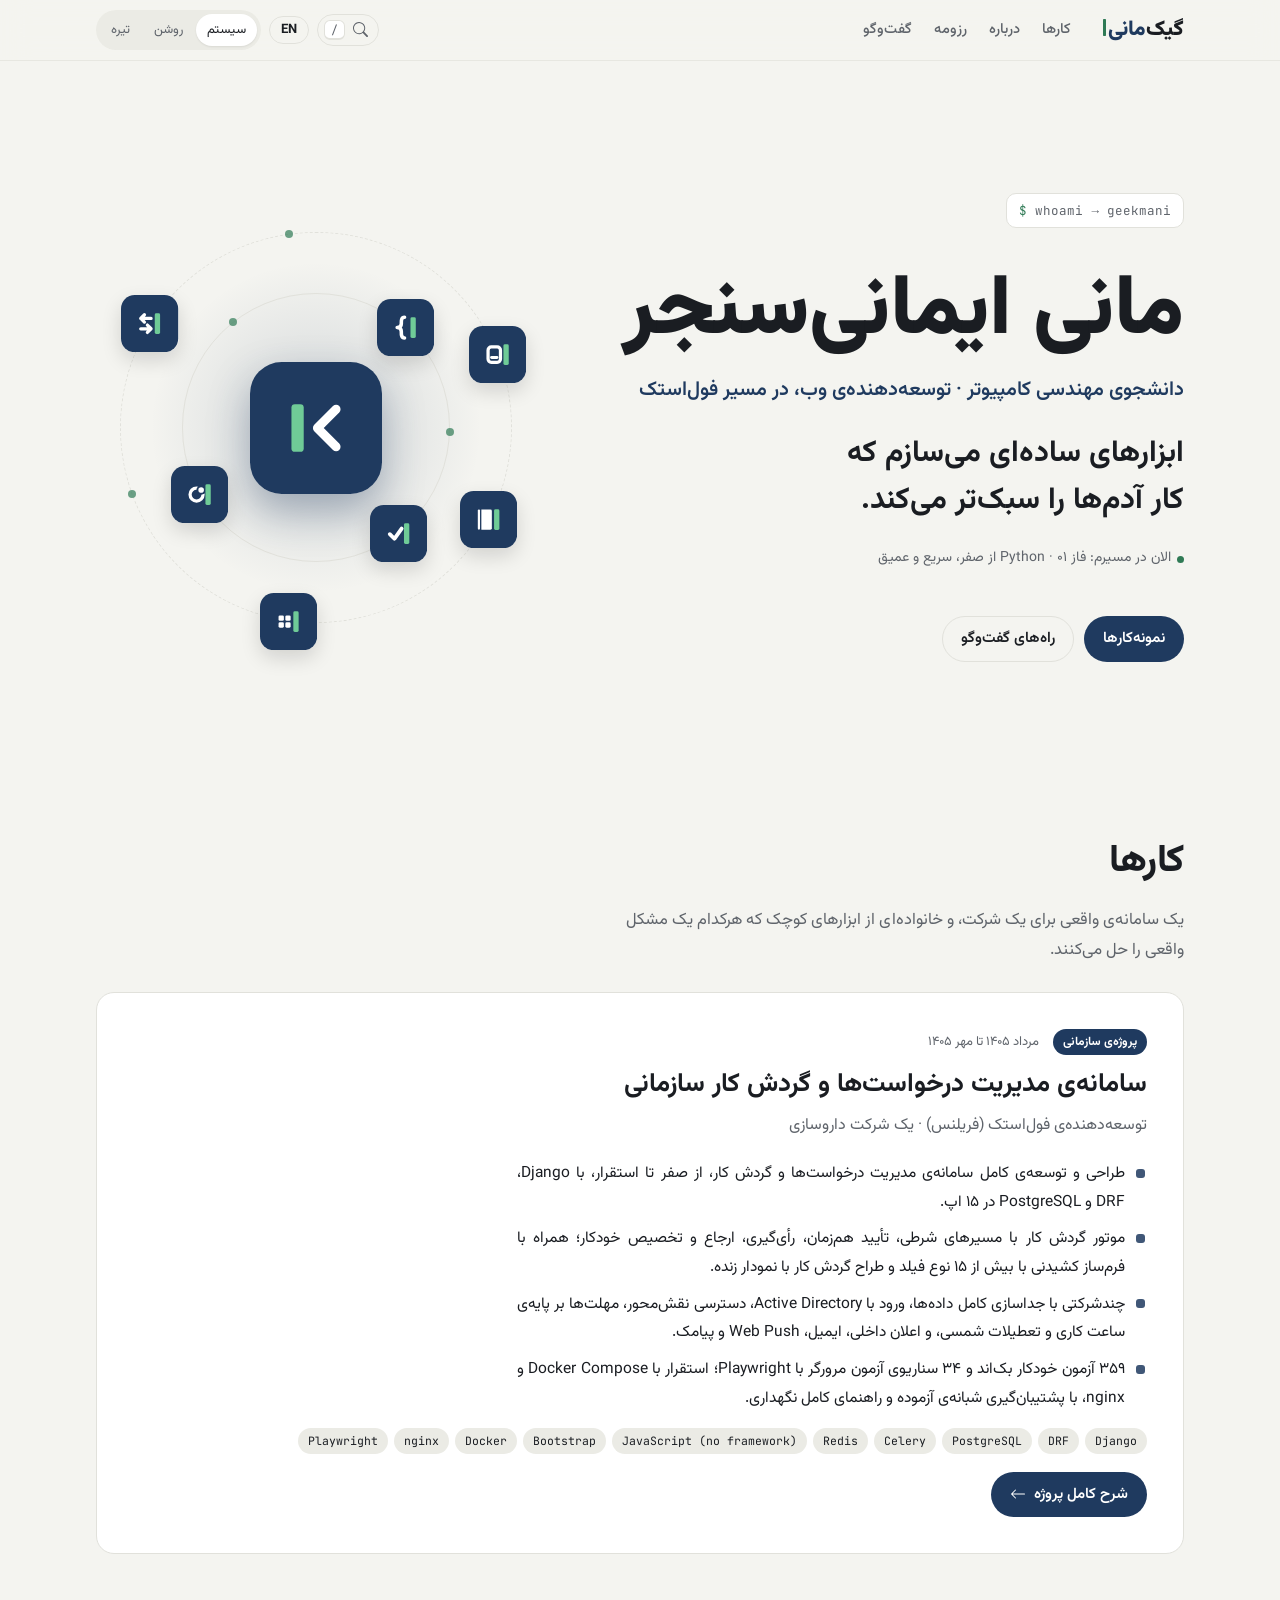
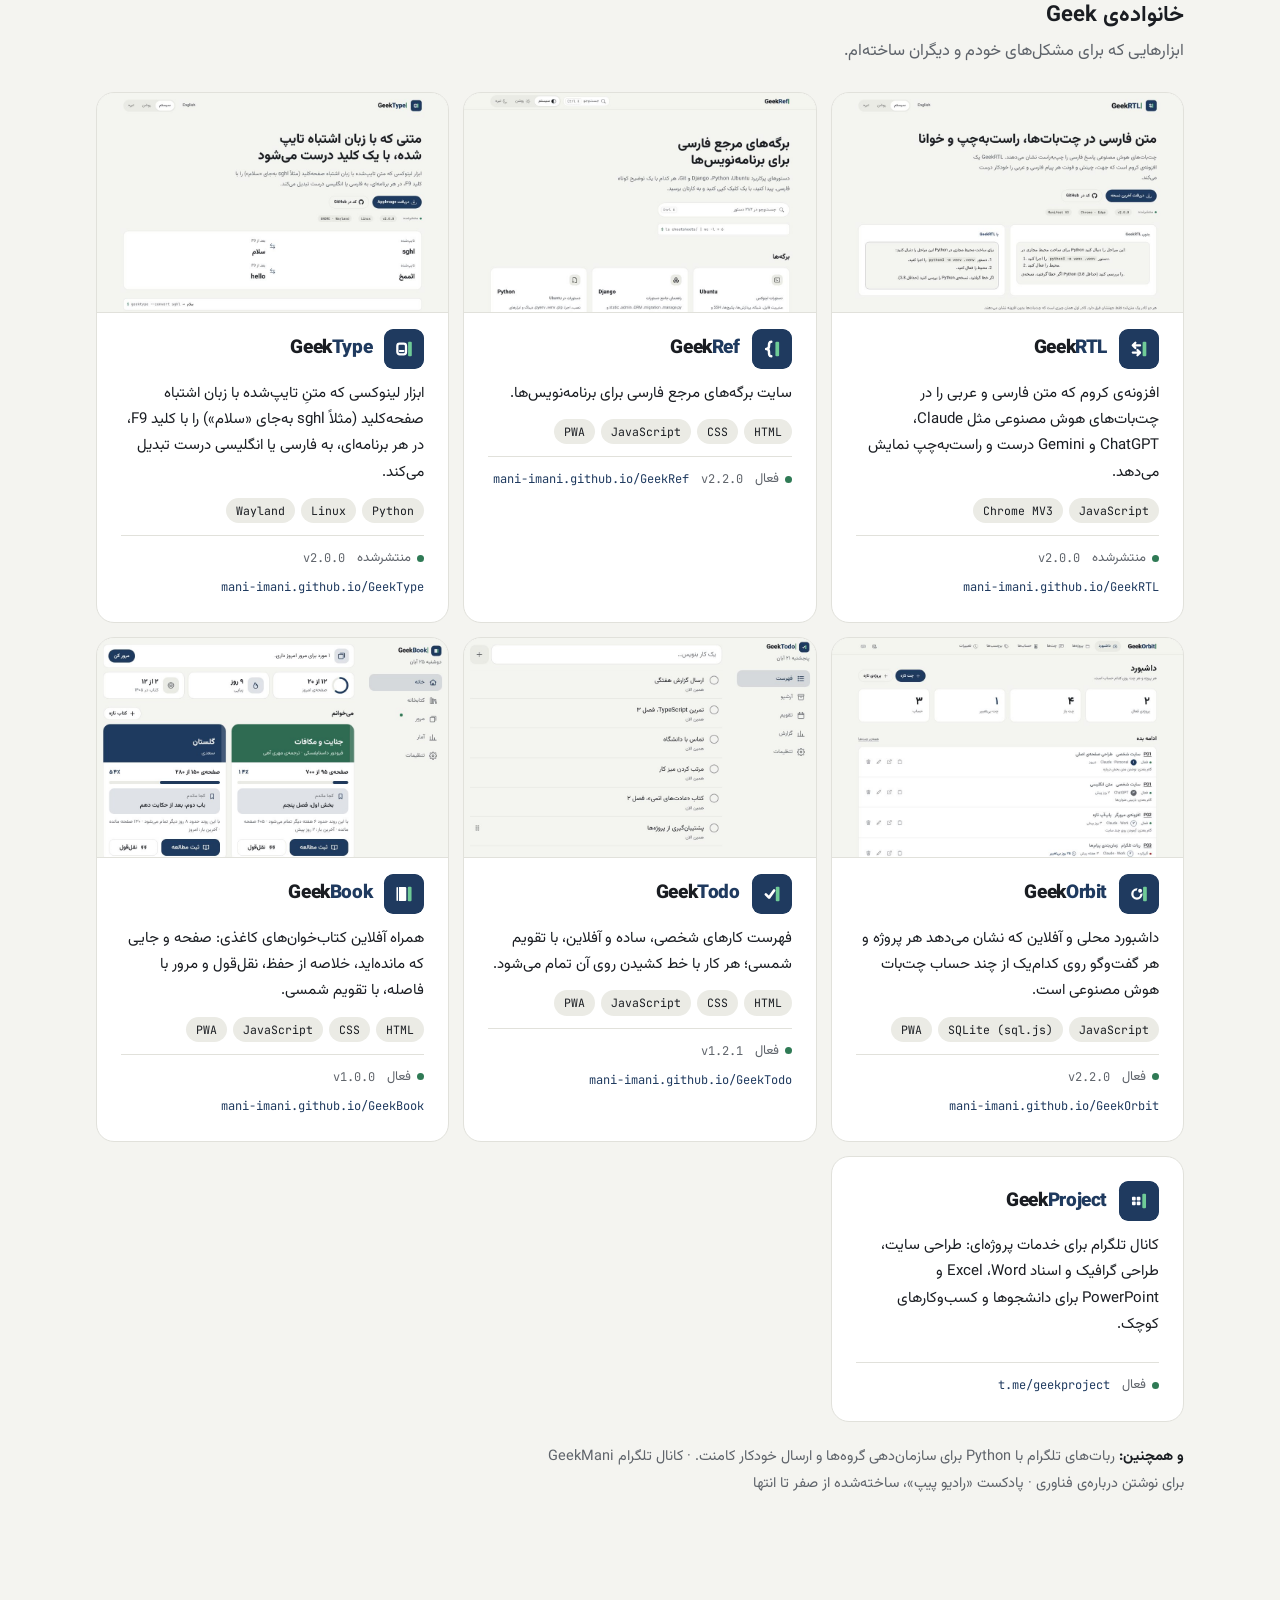
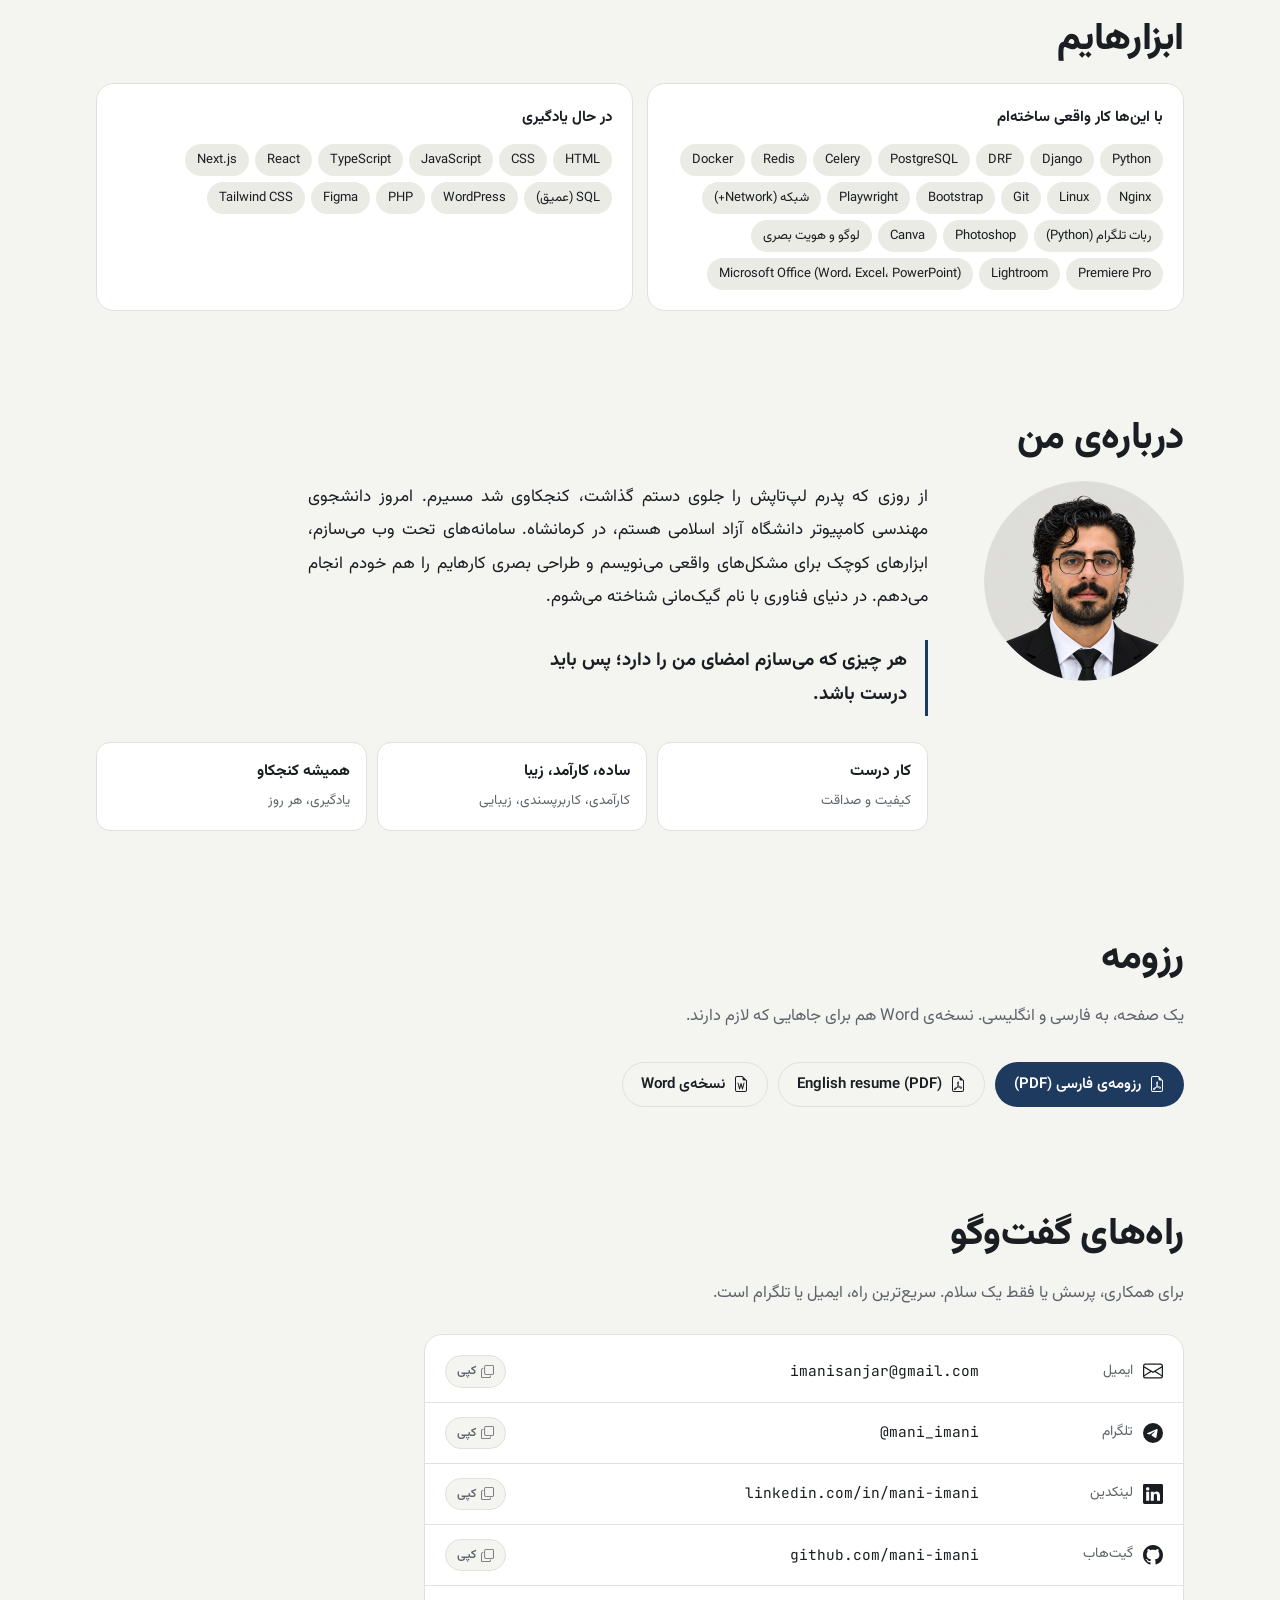
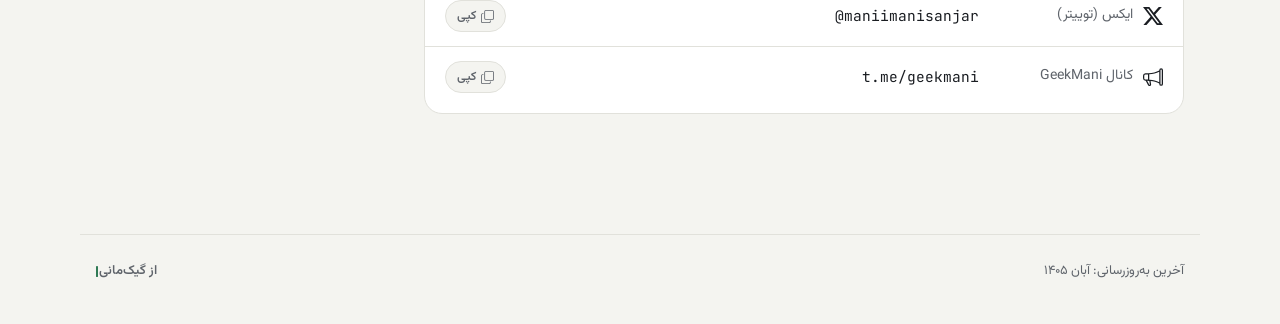
==== commit 29b7a6ad: "Add files via upload" ====
--- a/index.html
+++ b/index.html
@@ -9,6 +9,7 @@
 </span><span class="orb-i" style="left:23.59%;top:65.25%;--d:-3.9s" title="GeekOrbit"><svg xmlns="http://www.w3.org/2000/svg" viewBox="0 0 24 24"><rect width="24" height="24" rx="5.76" fill="#1F3A5F"/><g transform="translate(12 12) scale(0.62) translate(-10.050 -12.000)"><circle cx="8" cy="12" r="4.4" fill="none" stroke="#FFFFFF" stroke-width="2.20" stroke-linecap="round" stroke-linejoin="round"/><circle cx="11.11" cy="8.89" r="3.2" fill="#1F3A5F"/><circle cx="11.11" cy="8.89" r="1.9" fill="#FFFFFF"/><rect x="14" y="5" width="3.6" height="14" rx="1" fill="#6FCB97"/></g></svg>
 </span><span class="orb-i" style="left:68.78%;top:74.03%;--d:-5.2s" title="GeekTodo"><svg xmlns="http://www.w3.org/2000/svg" viewBox="0 0 24 24"><rect width="24" height="24" rx="5.76" fill="#1F3A5F"/><g transform="translate(12 12) scale(0.62) translate(-10.350 -12.000)"><path d="M4.4 12.4 7.5 15.5 12.4 8.6" fill="none" stroke="#FFFFFF" stroke-width="2.60" stroke-linecap="round" stroke-linejoin="round"/><rect x="14" y="5" width="3.6" height="14" rx="1" fill="#6FCB97"/></g></svg>
 </span><span class="orb-i" style="left:43.81%;top:94.07%;--d:-6.5s" title="GeekProject"><svg xmlns="http://www.w3.org/2000/svg" viewBox="0 0 24 24"><rect width="24" height="24" rx="5.76" fill="#1F3A5F"/><g transform="translate(12 12) scale(0.62) translate(-10.800 -12.000)"><rect x="4" y="7.9" width="3.6" height="3.6" rx="0.9" fill="#FFFFFF"/><rect x="8.6" y="7.9" width="3.6" height="3.6" rx="0.9" fill="#FFFFFF"/><rect x="4" y="12.5" width="3.6" height="3.6" rx="0.9" fill="#FFFFFF"/><rect x="8.6" y="12.5" width="3.6" height="3.6" rx="0.9" fill="#FFFFFF"/><rect x="14" y="5" width="3.6" height="14" rx="1" fill="#6FCB97"/></g></svg>
+</span><span class="orb-i" style="left:89.29%;top:70.89%;--d:-7.8s" title="GeekBook"><svg xmlns="http://www.w3.org/2000/svg" viewBox="0 0 24 24"><rect width="24" height="24" rx="5.76" fill="#1F3A5F"/><g transform="translate(12 12) scale(0.62) translate(-10.300 -12.000)"><path d="M5.4 5.2h6.1a1 1 0 0 1 1 1v11.6a1 1 0 0 1-1 1H5.4z" fill="#FFFFFF"/><rect x="3.0" y="5.2" width="1.5" height="13.6" rx="0.7" fill="#FFFFFF"/><rect x="14" y="5" width="3.6" height="14" rx="1" fill="#6FCB97"/></g></svg>
 </span></div></section><section class="sec gm-page" id="work"><h2>کارها</h2><p class="lead gm-justify">یک سامانه‌ی واقعی برای یک شرکت، و خانواده‌ای از ابزارهای کوچک که هرکدام یک مشکل واقعی را حل می‌کنند.</p><article class="feat gm-card"><div class="feat-k"><span class="tag">پروژه‌ی سازمانی</span><span class="gm-muted">مرداد ۱۴۰۵ تا مهر ۱۴۰۵</span></div><h3>سامانه‌ی مدیریت درخواست‌ها و گردش کار سازمانی</h3><p class="gm-muted">توسعه‌دهنده‌ی فول‌استک (فریلنس) · یک شرکت داروسازی</p><ul class="ticks gm-justify"><li>طراحی و توسعه‌ی کامل سامانه‌ی مدیریت درخواست‌ها و گردش کار، از صفر تا استقرار، با <bdi>Django</bdi>، <bdi>DRF</bdi> و <bdi>PostgreSQL</bdi> در ۱۵ اپ.</li><li>موتور گردش کار با مسیرهای شرطی، تأیید هم‌زمان، رأی‌گیری، ارجاع و تخصیص خودکار؛ همراه با فرم‌ساز کشیدنی با بیش از ۱۵ نوع فیلد و طراح گردش کار با نمودار زنده.</li><li>چندشرکتی با جداسازی کامل داده‌ها، ورود با <bdi>Active Directory</bdi>، دسترسی نقش‌محور، مهلت‌ها بر پایه‌ی ساعت کاری و تعطیلات شمسی، و اعلان داخلی، ایمیل، <bdi>Web Push</bdi> و پیامک.</li><li>۳۵۹ آزمون خودکار بک‌اند و ۳۴ سناریوی آزمون مرورگر با <bdi>Playwright</bdi>؛ استقرار با <bdi>Docker Compose</bdi> و <bdi>nginx</bdi>، با پشتیبان‌گیری شبانه‌ی آزموده و راهنمای کامل نگهداری.</li></ul><div class="chips"><span class="gm-chip">Django</span><span class="gm-chip">DRF</span><span class="gm-chip">PostgreSQL</span><span class="gm-chip">Celery</span><span class="gm-chip">Redis</span><span class="gm-chip">JavaScript (no framework)</span><span class="gm-chip">Bootstrap</span><span class="gm-chip">Docker</span><span class="gm-chip">nginx</span><span class="gm-chip">Playwright</span></div><div class="feat-f"><a class="gm-btn gm-btn--primary" href="projects/request-system/"><span>شرح کامل پروژه</span><svg class="bi" aria-hidden="true" focusable="false" xmlns="http://www.w3.org/2000/svg" fill="currentColor" viewBox="0 0 16 16">
   <path fill-rule="evenodd" d="M15 8a.5.5 0 0 0-.5-.5H2.707l3.147-3.146a.5.5 0 1 0-.708-.708l-4 4a.5.5 0 0 0 0 .708l4 4a.5.5 0 0 0 .708-.708L2.707 8.5H14.5A.5.5 0 0 0 15 8"/>
 </svg></a></div></article><h3 class="sub">خانواده‌ی Geek</h3><p class="lead gm-justify">ابزارهایی که برای مشکل‌های خودم و دیگران ساخته‌ام.</p><div class="grid"><article class="prod gm-card gm-card--lift"><div class="prod-shot has-dark"><img class="shot-light" src="img/products/geekrtl-card-light.jpg" alt="GeekRTL" width="960" height="600" loading="lazy" decoding="async"><img class="shot-dark" src="img/products/geekrtl-card-dark.jpg" alt="" width="960" height="600" loading="lazy" decoding="async"></div><div class="prod-h"><span class="gm-mark" style="--gm-mark-size:40px"><svg xmlns="http://www.w3.org/2000/svg" viewBox="0 0 24 24"><rect width="24" height="24" rx="5.76" fill="#1F3A5F"/><g transform="translate(12 12) scale(0.62) translate(-10.500 -12.000)"><path d="M11.5 8.5H4.5M7 6l-2.5 2.5L7 11" fill="none" stroke="#FFFFFF" stroke-width="2.20" stroke-linecap="round" stroke-linejoin="round"/><path d="M4.5 15.5h7M9 13l2.5 2.5L9 18" fill="none" stroke="#FFFFFF" stroke-width="2.20" stroke-linecap="round" stroke-linejoin="round"/><rect x="14" y="5" width="3.6" height="14" rx="1" fill="#6FCB97"/></g></svg>
@@ -16,7 +17,8 @@
 </span><h4 dir="ltr">Geek<b>Ref</b></h4></div><p>سایت برگه‌های مرجع فارسی برای برنامه‌نویس‌ها.</p><div class="chips"><span class="gm-chip">HTML</span><span class="gm-chip">CSS</span><span class="gm-chip">JavaScript</span><span class="gm-chip">PWA</span></div><div class="prod-f"><span class="gm-status">فعال</span><span class="ver" dir="ltr">v2.2.0</span><a class="more" href="https://mani-imani.github.io/GeekRef/" target="_blank" rel="noopener" dir="ltr">mani-imani.github.io/GeekRef</a></div></article><article class="prod gm-card gm-card--lift"><div class="prod-shot has-dark"><img class="shot-light" src="img/products/geektype-card-light.jpg" alt="GeekType" width="960" height="600" loading="lazy" decoding="async"><img class="shot-dark" src="img/products/geektype-card-dark.jpg" alt="" width="960" height="600" loading="lazy" decoding="async"></div><div class="prod-h"><span class="gm-mark" style="--gm-mark-size:40px"><svg xmlns="http://www.w3.org/2000/svg" viewBox="0 0 24 24"><rect width="24" height="24" rx="5.76" fill="#1F3A5F"/><g transform="translate(12 12) scale(0.62) translate(-10.050 -12.000)"><rect x="3.6" y="6.8" width="8.4" height="10.4" rx="2.2" fill="none" stroke="#FFFFFF" stroke-width="2.20" stroke-linecap="round" stroke-linejoin="round"/><path d="M6 14h3.6" fill="none" stroke="#FFFFFF" stroke-width="2.00" stroke-linecap="round" stroke-linejoin="round"/><rect x="14" y="5" width="3.6" height="14" rx="1" fill="#6FCB97"/></g></svg>
 </span><h4 dir="ltr">Geek<b>Type</b></h4></div><p>ابزار لینوکسی که متنِ تایپ‌شده با زبان اشتباه صفحه‌کلید (مثلاً <bdi>sghl</bdi> به‌جای «سلام») را با کلید <bdi>F9</bdi>، در هر برنامه‌ای، به فارسی یا انگلیسی درست تبدیل می‌کند.</p><div class="chips"><span class="gm-chip">Python</span><span class="gm-chip">Linux</span><span class="gm-chip">Wayland</span></div><div class="prod-f"><span class="gm-status">منتشرشده</span><span class="ver" dir="ltr">v2.0.0</span><a class="more" href="https://mani-imani.github.io/GeekType/" target="_blank" rel="noopener" dir="ltr">mani-imani.github.io/GeekType</a></div></article><article class="prod gm-card gm-card--lift"><div class="prod-shot has-dark"><img class="shot-light" src="img/products/geekorbit-card-light.jpg" alt="GeekOrbit" width="960" height="600" loading="lazy" decoding="async"><img class="shot-dark" src="img/products/geekorbit-card-dark.jpg" alt="" width="960" height="600" loading="lazy" decoding="async"></div><div class="prod-h"><span class="gm-mark" style="--gm-mark-size:40px"><svg xmlns="http://www.w3.org/2000/svg" viewBox="0 0 24 24"><rect width="24" height="24" rx="5.76" fill="#1F3A5F"/><g transform="translate(12 12) scale(0.62) translate(-10.050 -12.000)"><circle cx="8" cy="12" r="4.4" fill="none" stroke="#FFFFFF" stroke-width="2.20" stroke-linecap="round" stroke-linejoin="round"/><circle cx="11.11" cy="8.89" r="3.2" fill="#1F3A5F"/><circle cx="11.11" cy="8.89" r="1.9" fill="#FFFFFF"/><rect x="14" y="5" width="3.6" height="14" rx="1" fill="#6FCB97"/></g></svg>
 </span><h4 dir="ltr">Geek<b>Orbit</b></h4></div><p>داشبورد محلی و آفلاین که نشان می‌دهد هر پروژه و هر گفت‌وگو روی کدام‌یک از چند حساب چت‌بات هوش مصنوعی است.</p><div class="chips"><span class="gm-chip">JavaScript</span><span class="gm-chip">SQLite (sql.js)</span><span class="gm-chip">PWA</span></div><div class="prod-f"><span class="gm-status">فعال</span><span class="ver" dir="ltr">v2.2.0</span><a class="more" href="https://mani-imani.github.io/GeekOrbit/" target="_blank" rel="noopener" dir="ltr">mani-imani.github.io/GeekOrbit</a></div></article><article class="prod gm-card gm-card--lift"><div class="prod-shot has-dark"><img class="shot-light" src="img/products/geektodo-card-light.jpg" alt="GeekTodo" width="960" height="600" loading="lazy" decoding="async"><img class="shot-dark" src="img/products/geektodo-card-dark.jpg" alt="" width="960" height="600" loading="lazy" decoding="async"></div><div class="prod-h"><span class="gm-mark" style="--gm-mark-size:40px"><svg xmlns="http://www.w3.org/2000/svg" viewBox="0 0 24 24"><rect width="24" height="24" rx="5.76" fill="#1F3A5F"/><g transform="translate(12 12) scale(0.62) translate(-10.350 -12.000)"><path d="M4.4 12.4 7.5 15.5 12.4 8.6" fill="none" stroke="#FFFFFF" stroke-width="2.60" stroke-linecap="round" stroke-linejoin="round"/><rect x="14" y="5" width="3.6" height="14" rx="1" fill="#6FCB97"/></g></svg>
-</span><h4 dir="ltr">Geek<b>Todo</b></h4></div><p>فهرست کارهای شخصی، ساده و آفلاین، با تقویم شمسی؛ هر کار با خط کشیدن روی آن تمام می‌شود.</p><div class="chips"><span class="gm-chip">HTML</span><span class="gm-chip">CSS</span><span class="gm-chip">JavaScript</span><span class="gm-chip">PWA</span></div><div class="prod-f"><span class="gm-status">فعال</span><span class="ver" dir="ltr">v1.2.1</span><a class="more" href="https://mani-imani.github.io/GeekTodo/" target="_blank" rel="noopener" dir="ltr">mani-imani.github.io/GeekTodo</a></div></article><article class="prod gm-card gm-card--lift"><div class="prod-h"><span class="gm-mark" style="--gm-mark-size:40px"><svg xmlns="http://www.w3.org/2000/svg" viewBox="0 0 24 24"><rect width="24" height="24" rx="5.76" fill="#1F3A5F"/><g transform="translate(12 12) scale(0.62) translate(-10.800 -12.000)"><rect x="4" y="7.9" width="3.6" height="3.6" rx="0.9" fill="#FFFFFF"/><rect x="8.6" y="7.9" width="3.6" height="3.6" rx="0.9" fill="#FFFFFF"/><rect x="4" y="12.5" width="3.6" height="3.6" rx="0.9" fill="#FFFFFF"/><rect x="8.6" y="12.5" width="3.6" height="3.6" rx="0.9" fill="#FFFFFF"/><rect x="14" y="5" width="3.6" height="14" rx="1" fill="#6FCB97"/></g></svg>
+</span><h4 dir="ltr">Geek<b>Todo</b></h4></div><p>فهرست کارهای شخصی، ساده و آفلاین، با تقویم شمسی؛ هر کار با خط کشیدن روی آن تمام می‌شود.</p><div class="chips"><span class="gm-chip">HTML</span><span class="gm-chip">CSS</span><span class="gm-chip">JavaScript</span><span class="gm-chip">PWA</span></div><div class="prod-f"><span class="gm-status">فعال</span><span class="ver" dir="ltr">v1.2.1</span><a class="more" href="https://mani-imani.github.io/GeekTodo/" target="_blank" rel="noopener" dir="ltr">mani-imani.github.io/GeekTodo</a></div></article><article class="prod gm-card gm-card--lift"><div class="prod-shot has-dark"><img class="shot-light" src="img/products/geekbook-card-light.jpg" alt="GeekBook" width="960" height="600" loading="lazy" decoding="async"><img class="shot-dark" src="img/products/geekbook-card-dark.jpg" alt="" width="960" height="600" loading="lazy" decoding="async"></div><div class="prod-h"><span class="gm-mark" style="--gm-mark-size:40px"><svg xmlns="http://www.w3.org/2000/svg" viewBox="0 0 24 24"><rect width="24" height="24" rx="5.76" fill="#1F3A5F"/><g transform="translate(12 12) scale(0.62) translate(-10.300 -12.000)"><path d="M5.4 5.2h6.1a1 1 0 0 1 1 1v11.6a1 1 0 0 1-1 1H5.4z" fill="#FFFFFF"/><rect x="3.0" y="5.2" width="1.5" height="13.6" rx="0.7" fill="#FFFFFF"/><rect x="14" y="5" width="3.6" height="14" rx="1" fill="#6FCB97"/></g></svg>
+</span><h4 dir="ltr">Geek<b>Book</b></h4></div><p>همراه آفلاین کتاب‌خوان‌های کاغذی: صفحه و جایی که مانده‌اید، خلاصه از حفظ، نقل‌قول و مرور با فاصله، با تقویم شمسی.</p><div class="chips"><span class="gm-chip">HTML</span><span class="gm-chip">CSS</span><span class="gm-chip">JavaScript</span><span class="gm-chip">PWA</span></div><div class="prod-f"><span class="gm-status">فعال</span><span class="ver" dir="ltr">v1.0.0</span><a class="more" href="https://mani-imani.github.io/GeekBook/" target="_blank" rel="noopener" dir="ltr">mani-imani.github.io/GeekBook</a></div></article><article class="prod gm-card gm-card--lift"><div class="prod-h"><span class="gm-mark" style="--gm-mark-size:40px"><svg xmlns="http://www.w3.org/2000/svg" viewBox="0 0 24 24"><rect width="24" height="24" rx="5.76" fill="#1F3A5F"/><g transform="translate(12 12) scale(0.62) translate(-10.800 -12.000)"><rect x="4" y="7.9" width="3.6" height="3.6" rx="0.9" fill="#FFFFFF"/><rect x="8.6" y="7.9" width="3.6" height="3.6" rx="0.9" fill="#FFFFFF"/><rect x="4" y="12.5" width="3.6" height="3.6" rx="0.9" fill="#FFFFFF"/><rect x="8.6" y="12.5" width="3.6" height="3.6" rx="0.9" fill="#FFFFFF"/><rect x="14" y="5" width="3.6" height="14" rx="1" fill="#6FCB97"/></g></svg>
 </span><h4 dir="ltr">Geek<b>Project</b></h4></div><p>کانال تلگرام برای خدمات پروژه‌ای: طراحی سایت، طراحی گرافیک و اسناد <bdi>Word</bdi>، <bdi>Excel</bdi> و <bdi>PowerPoint</bdi> برای دانشجوها و کسب‌وکارهای کوچک.</p><div class="chips"></div><div class="prod-f"><span class="gm-status">فعال</span><a class="more" href="https://t.me/geekproject" target="_blank" rel="noopener" dir="ltr">t.me/geekproject</a></div></article></div><p class="also"><b>و همچنین:</b> ربات‌های تلگرام با <bdi>Python</bdi> برای سازمان‌دهی گروه‌ها و ارسال خودکار کامنت. · کانال تلگرام <bdi>GeekMani</bdi> برای نوشتن درباره‌ی فناوری · پادکست «رادیو پیپ»، ساخته‌شده از صفر تا انتها</p></section><section class="sec gm-page" id="tools"><h2>ابزارهایم</h2><div class="tools2"><div><h4>با این‌ها کار واقعی ساخته‌ام</h4><div class="chips"><span class="gm-chip">Python</span><span class="gm-chip">Django</span><span class="gm-chip">DRF</span><span class="gm-chip">PostgreSQL</span><span class="gm-chip">Celery</span><span class="gm-chip">Redis</span><span class="gm-chip">Docker</span><span class="gm-chip">Nginx</span><span class="gm-chip">Linux</span><span class="gm-chip">Git</span><span class="gm-chip">Bootstrap</span><span class="gm-chip">Playwright</span><span class="gm-chip">شبکه (Network+)</span><span class="gm-chip">ربات تلگرام (Python)</span><span class="gm-chip">Photoshop</span><span class="gm-chip">Canva</span><span class="gm-chip">لوگو و هویت بصری</span><span class="gm-chip">Premiere Pro</span><span class="gm-chip">Lightroom</span><span class="gm-chip">Microsoft Office (Word، Excel، PowerPoint)</span></div></div><div><h4>در حال یادگیری</h4><div class="chips"><span class="gm-chip">HTML</span><span class="gm-chip">CSS</span><span class="gm-chip">JavaScript</span><span class="gm-chip">TypeScript</span><span class="gm-chip">React</span><span class="gm-chip">Next.js</span><span class="gm-chip">SQL (عمیق)</span><span class="gm-chip">WordPress</span><span class="gm-chip">PHP</span><span class="gm-chip">Figma</span><span class="gm-chip">Tailwind CSS</span></div></div></div></section><section class="sec gm-page" id="about"><h2>درباره‌ی من</h2><div class="about"><img class="portrait" src="img/mani-imanisanjar-portrait-gray-circle-800.png" alt="مانی ایمانی‌سنجر" width="200" height="200" loading="lazy"><div><p class="story gm-justify">از روزی که پدرم لپ‌تاپش را جلوی دستم گذاشت، کنجکاوی شد مسیرم. امروز دانشجوی مهندسی کامپیوتر دانشگاه آزاد اسلامی هستم، در کرمانشاه. سامانه‌های تحت وب می‌سازم، ابزارهای کوچک برای مشکل‌های واقعی می‌نویسم و طراحی بصری کارهایم را هم خودم انجام می‌دهم. در دنیای فناوری با نام گیک‌مانی شناخته می‌شوم.</p><blockquote class="sig">هر چیزی که می‌سازم امضای من را دارد؛ پس باید درست باشد.</blockquote><div class="pils"><div class="pil"><b>کار درست</b><span>کیفیت و صداقت</span></div><div class="pil"><b>ساده، کارآمد، زیبا</b><span>کارآمدی، کاربرپسندی، زیبایی</span></div><div class="pil"><b>همیشه کنجکاو</b><span>یادگیری، هر روز</span></div></div></div></div></section><section class="sec gm-page" id="resume"><h2>رزومه</h2><p class="lead gm-justify">یک صفحه، به فارسی و انگلیسی. نسخه‌ی Word هم برای جاهایی که لازم دارند.</p><div class="cta"><a class="gm-btn gm-btn--primary" href="resume/mani-imanisanjar-resume-fa.pdf" download><svg class="bi" aria-hidden="true" focusable="false" xmlns="http://www.w3.org/2000/svg" fill="currentColor" viewBox="0 0 16 16">
   <path d="M14 14V4.5L9.5 0H4a2 2 0 0 0-2 2v12a2 2 0 0 0 2 2h8a2 2 0 0 0 2-2M9.5 3A1.5 1.5 0 0 0 11 4.5h2V14a1 1 0 0 1-1 1H4a1 1 0 0 1-1-1V2a1 1 0 0 1 1-1h5.5z"/>
   <path d="M4.603 14.087a.8.8 0 0 1-.438-.42c-.195-.388-.13-.776.08-1.102.198-.307.526-.568.897-.787a7.7 7.7 0 0 1 1.482-.645 20 20 0 0 0 1.062-2.227 7.3 7.3 0 0 1-.43-1.295c-.086-.4-.119-.796-.046-1.136.075-.354.274-.672.65-.823.192-.077.4-.12.602-.077a.7.7 0 0 1 .477.365c.088.164.12.356.127.538.007.188-.012.396-.047.614-.084.51-.27 1.134-.52 1.794a11 11 0 0 0 .98 1.686 5.8 5.8 0 0 1 1.334.05c.364.066.734.195.96.465.12.144.193.32.2.518.007.192-.047.382-.138.563a1.04 1.04 0 0 1-.354.416.86.86 0 0 1-.51.138c-.331-.014-.654-.196-.933-.417a5.7 5.7 0 0 1-.911-.95 11.7 11.7 0 0 0-1.997.406 11.3 11.3 0 0 1-1.02 1.51c-.292.35-.609.656-.927.787a.8.8 0 0 1-.58.029m1.379-1.901q-.25.115-.459.238c-.328.194-.541.383-.647.547-.094.145-.096.25-.04.361q.016.032.026.044l.035-.012c.137-.056.355-.235.635-.572a8 8 0 0 0 .45-.606m1.64-1.33a13 13 0 0 1 1.01-.193 12 12 0 0 1-.51-.858 21 21 0 0 1-.5 1.05zm2.446.45q.226.245.435.41c.24.19.407.253.498.256a.1.1 0 0 0 .07-.015.3.3 0 0 0 .094-.125.44.44 0 0 0 .059-.2.1.1 0 0 0-.026-.063c-.052-.062-.2-.152-.518-.209a4 4 0 0 0-.612-.053zM8.078 7.8a7 7 0 0 0 .2-.828q.046-.282.038-.465a.6.6 0 0 0-.032-.198.5.5 0 0 0-.145.04c-.087.035-.158.106-.196.283-.04.192-.03.469.046.822q.036.167.09.346z"/>
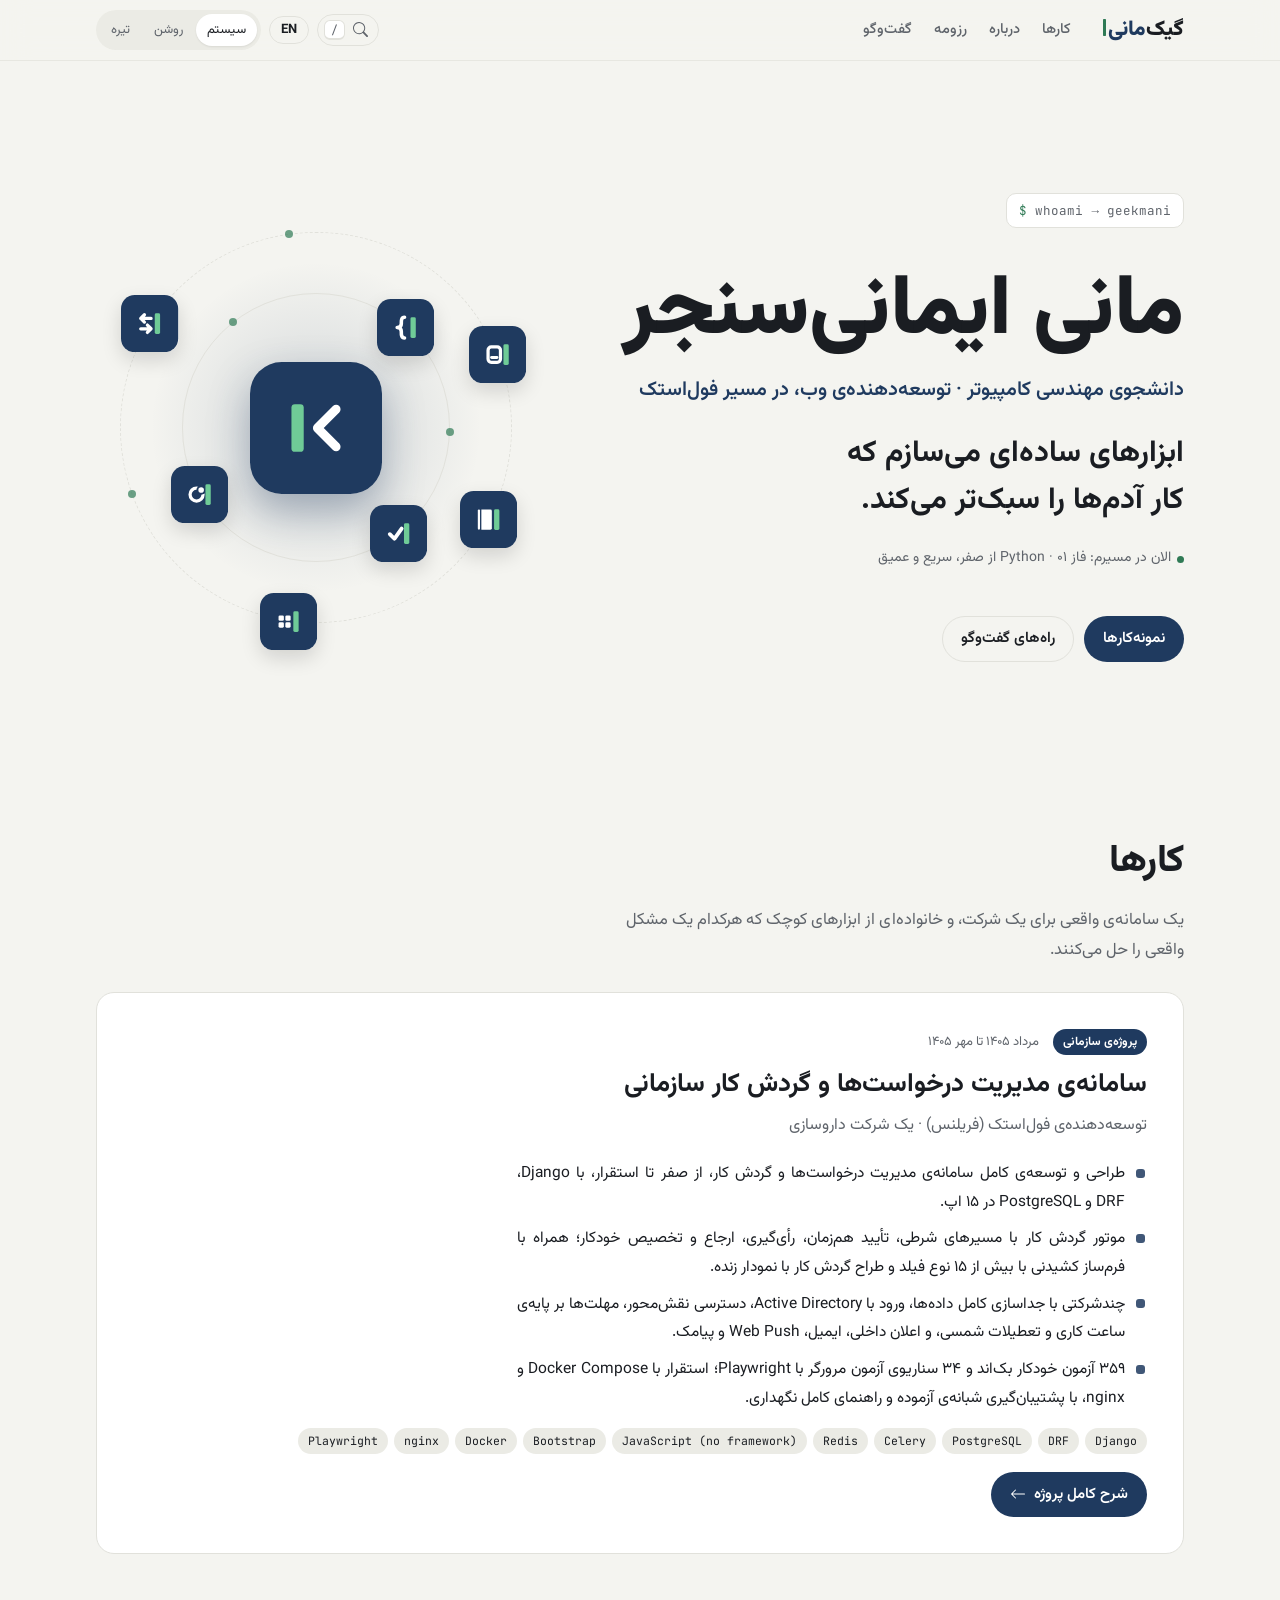
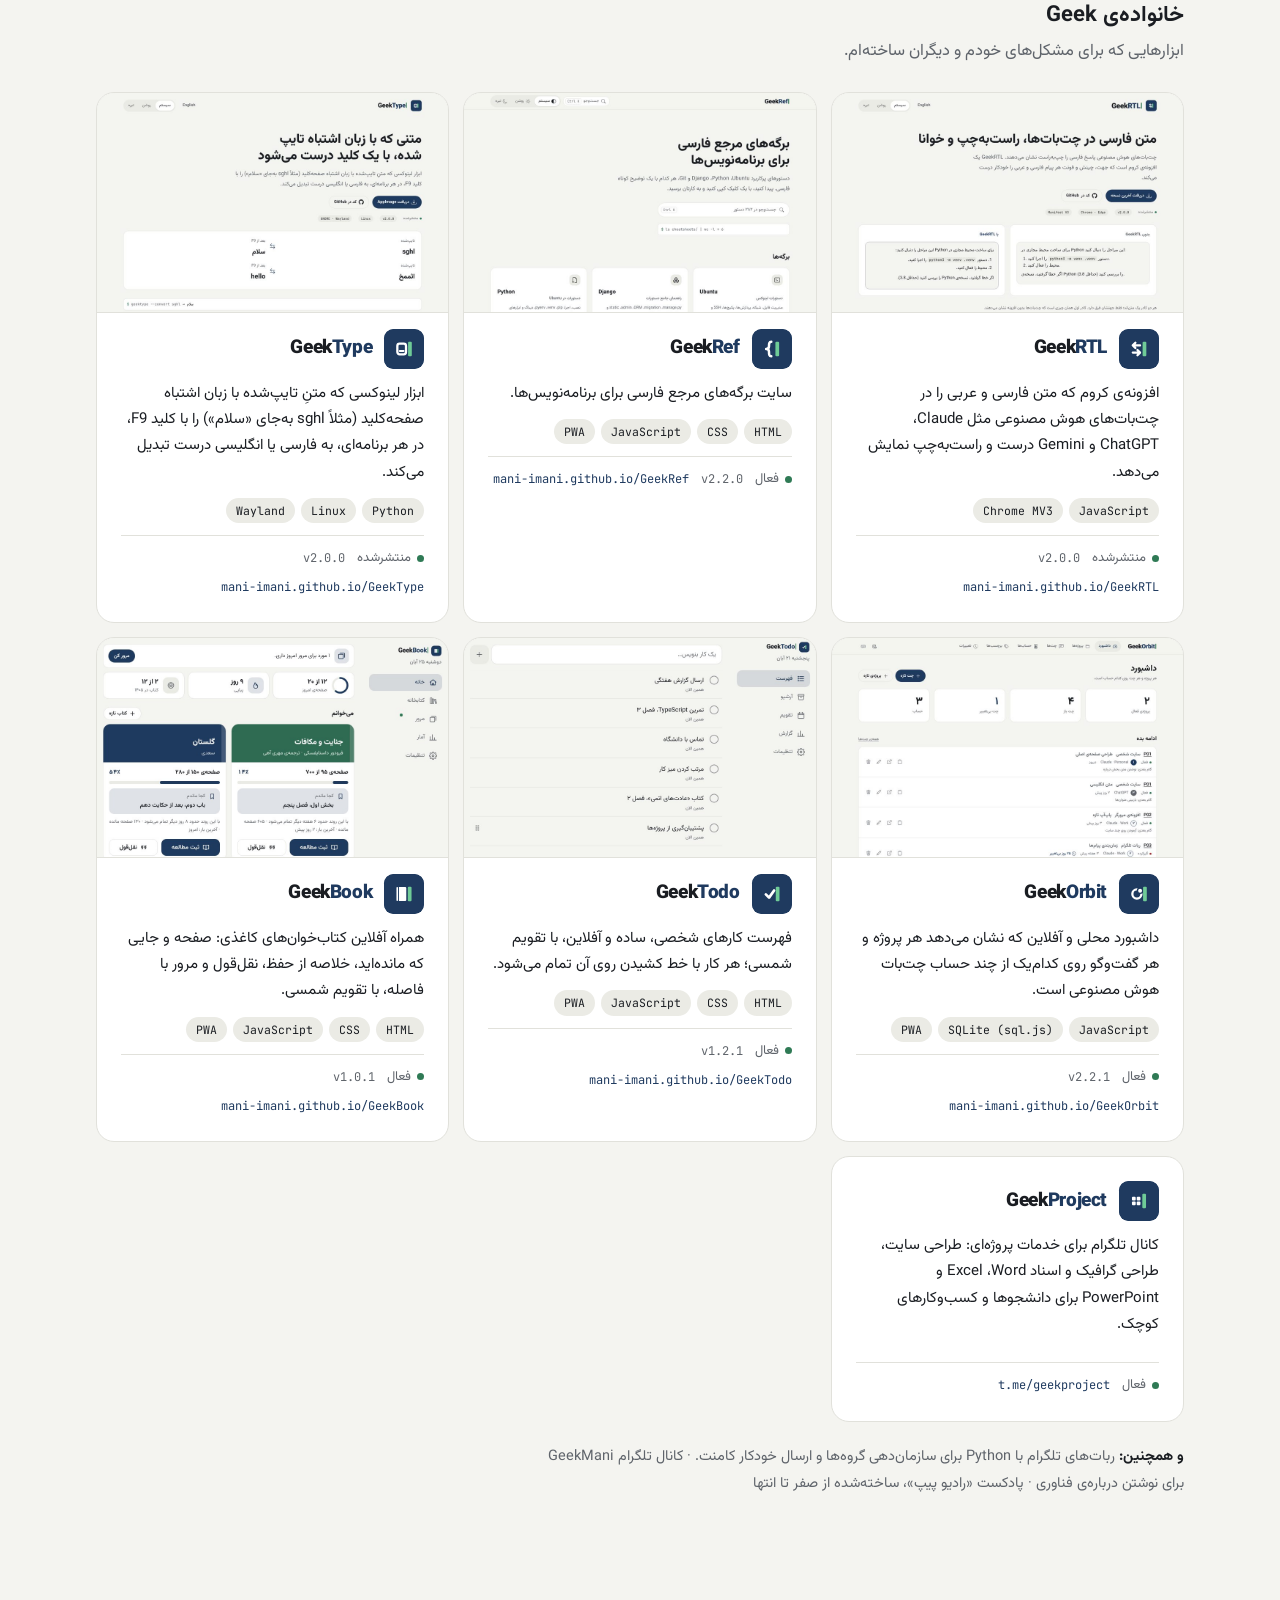
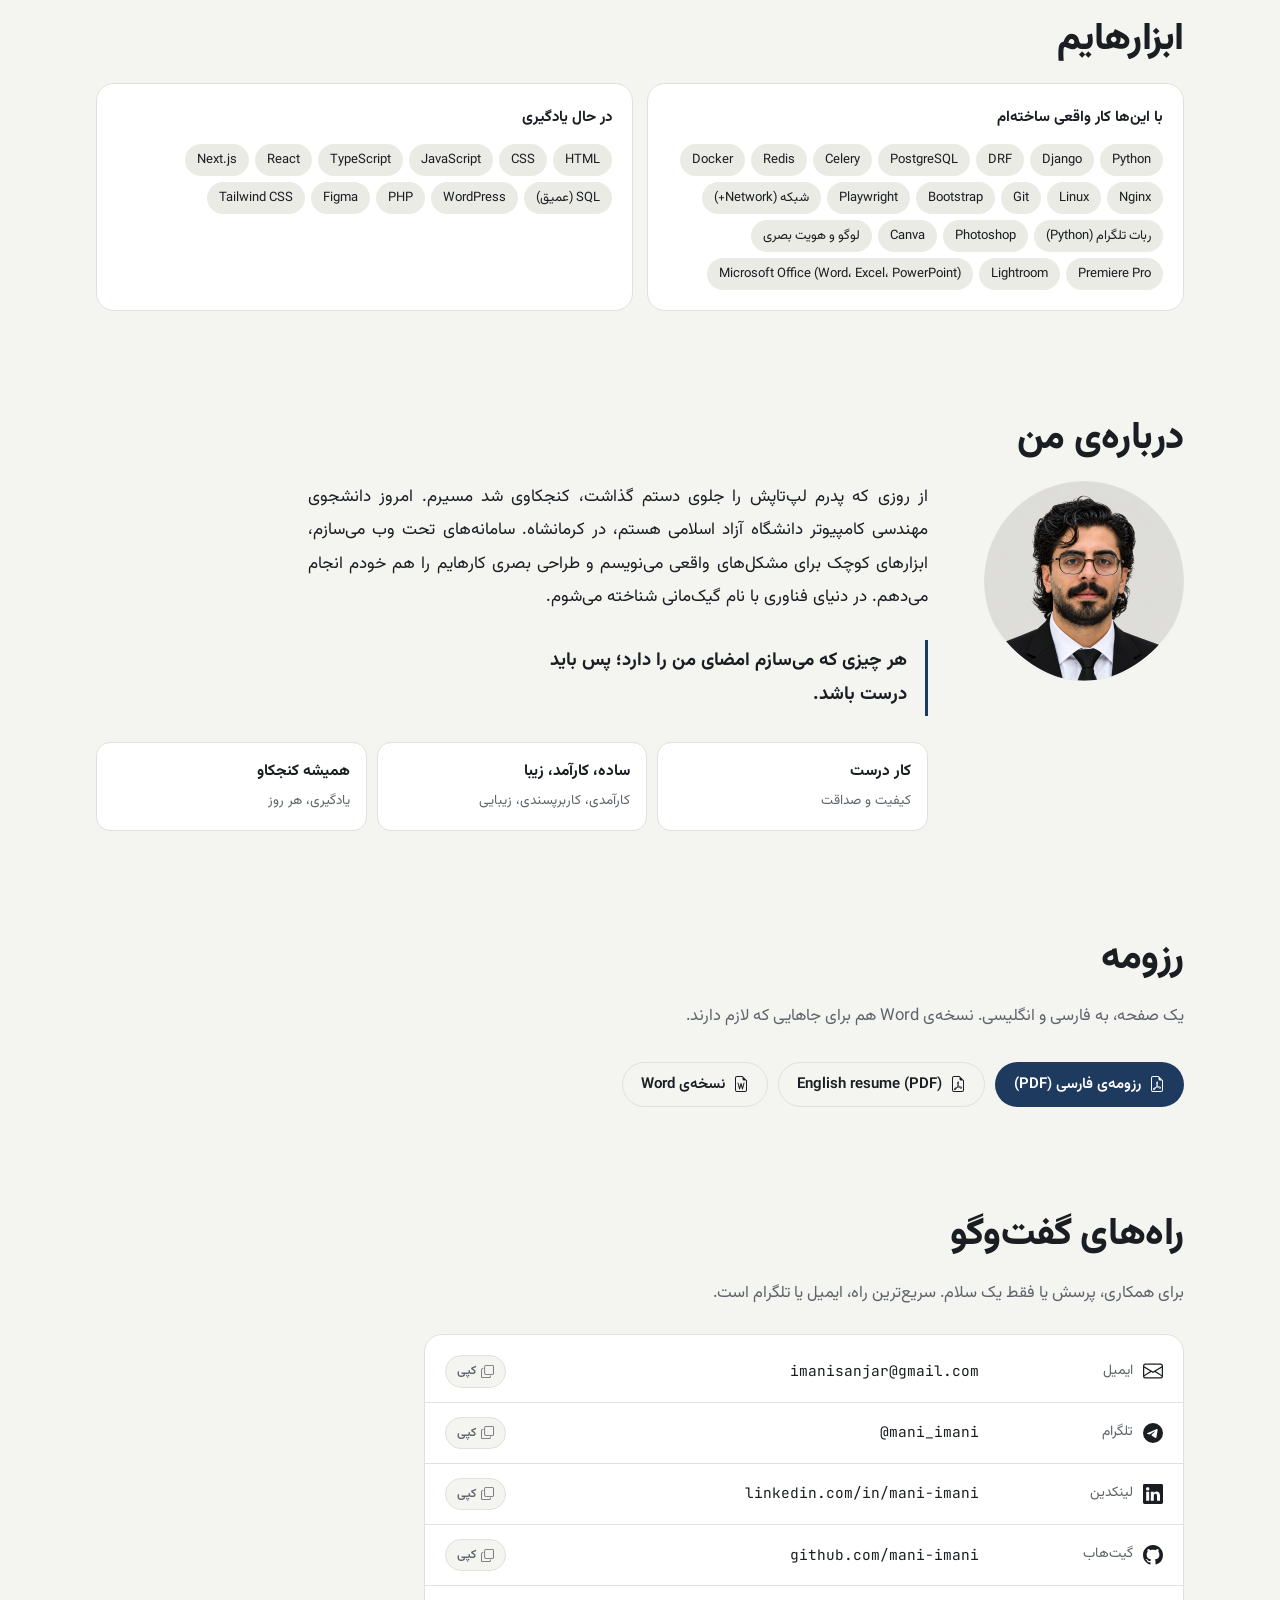
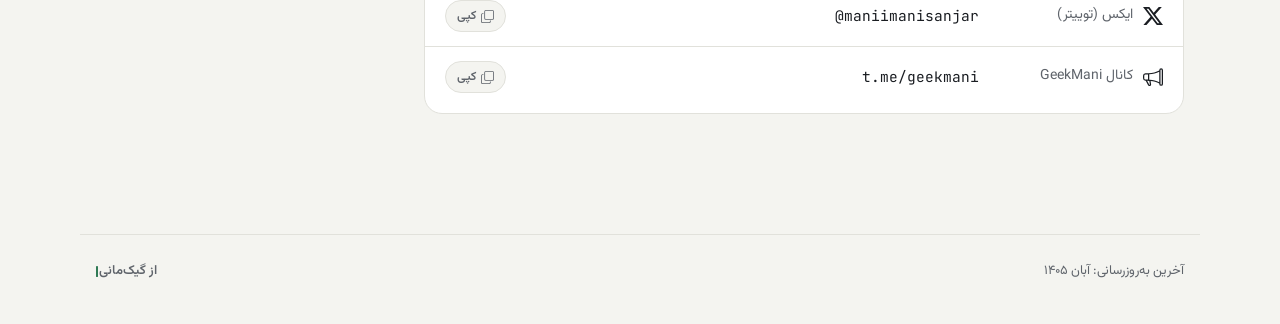
==== commit 0eb24957: "Add files via upload" ====
--- a/index.html
+++ b/index.html
@@ -16,9 +16,9 @@
 </span><h4 dir="ltr">Geek<b>RTL</b></h4></div><p>افزونه‌ی کروم که متن فارسی و عربی را در چت‌بات‌های هوش مصنوعی مثل <bdi>Claude</bdi>، <bdi>ChatGPT</bdi> و <bdi>Gemini</bdi> درست و راست‌به‌چپ نمایش می‌دهد.</p><div class="chips"><span class="gm-chip">JavaScript</span><span class="gm-chip">Chrome MV3</span></div><div class="prod-f"><span class="gm-status">منتشرشده</span><span class="ver" dir="ltr">v2.0.0</span><a class="more" href="https://mani-imani.github.io/GeekRTL/" target="_blank" rel="noopener" dir="ltr">mani-imani.github.io/GeekRTL</a></div></article><article class="prod gm-card gm-card--lift"><div class="prod-shot has-dark"><img class="shot-light" src="img/products/geekref-card-light.jpg" alt="GeekRef" width="960" height="600" loading="lazy" decoding="async"><img class="shot-dark" src="img/products/geekref-card-dark.jpg" alt="" width="960" height="600" loading="lazy" decoding="async"></div><div class="prod-h"><span class="gm-mark" style="--gm-mark-size:40px"><svg xmlns="http://www.w3.org/2000/svg" viewBox="0 0 24 24"><rect width="24" height="24" rx="5.76" fill="#1F3A5F"/><g transform="translate(12 12) scale(0.62) translate(-10.700 -12.000)"><path d="M10 5C7.6 5 7.8 7.6 7.8 9.4 7.8 11 6.9 12 5 12c1.9 0 2.8 1 2.8 2.6 0 1.8-.2 4.4 2.2 4.4" fill="none" stroke="#FFFFFF" stroke-width="2.40" stroke-linecap="round" stroke-linejoin="round"/><rect x="14" y="5" width="3.6" height="14" rx="1" fill="#6FCB97"/></g></svg>
 </span><h4 dir="ltr">Geek<b>Ref</b></h4></div><p>سایت برگه‌های مرجع فارسی برای برنامه‌نویس‌ها.</p><div class="chips"><span class="gm-chip">HTML</span><span class="gm-chip">CSS</span><span class="gm-chip">JavaScript</span><span class="gm-chip">PWA</span></div><div class="prod-f"><span class="gm-status">فعال</span><span class="ver" dir="ltr">v2.2.0</span><a class="more" href="https://mani-imani.github.io/GeekRef/" target="_blank" rel="noopener" dir="ltr">mani-imani.github.io/GeekRef</a></div></article><article class="prod gm-card gm-card--lift"><div class="prod-shot has-dark"><img class="shot-light" src="img/products/geektype-card-light.jpg" alt="GeekType" width="960" height="600" loading="lazy" decoding="async"><img class="shot-dark" src="img/products/geektype-card-dark.jpg" alt="" width="960" height="600" loading="lazy" decoding="async"></div><div class="prod-h"><span class="gm-mark" style="--gm-mark-size:40px"><svg xmlns="http://www.w3.org/2000/svg" viewBox="0 0 24 24"><rect width="24" height="24" rx="5.76" fill="#1F3A5F"/><g transform="translate(12 12) scale(0.62) translate(-10.050 -12.000)"><rect x="3.6" y="6.8" width="8.4" height="10.4" rx="2.2" fill="none" stroke="#FFFFFF" stroke-width="2.20" stroke-linecap="round" stroke-linejoin="round"/><path d="M6 14h3.6" fill="none" stroke="#FFFFFF" stroke-width="2.00" stroke-linecap="round" stroke-linejoin="round"/><rect x="14" y="5" width="3.6" height="14" rx="1" fill="#6FCB97"/></g></svg>
 </span><h4 dir="ltr">Geek<b>Type</b></h4></div><p>ابزار لینوکسی که متنِ تایپ‌شده با زبان اشتباه صفحه‌کلید (مثلاً <bdi>sghl</bdi> به‌جای «سلام») را با کلید <bdi>F9</bdi>، در هر برنامه‌ای، به فارسی یا انگلیسی درست تبدیل می‌کند.</p><div class="chips"><span class="gm-chip">Python</span><span class="gm-chip">Linux</span><span class="gm-chip">Wayland</span></div><div class="prod-f"><span class="gm-status">منتشرشده</span><span class="ver" dir="ltr">v2.0.0</span><a class="more" href="https://mani-imani.github.io/GeekType/" target="_blank" rel="noopener" dir="ltr">mani-imani.github.io/GeekType</a></div></article><article class="prod gm-card gm-card--lift"><div class="prod-shot has-dark"><img class="shot-light" src="img/products/geekorbit-card-light.jpg" alt="GeekOrbit" width="960" height="600" loading="lazy" decoding="async"><img class="shot-dark" src="img/products/geekorbit-card-dark.jpg" alt="" width="960" height="600" loading="lazy" decoding="async"></div><div class="prod-h"><span class="gm-mark" style="--gm-mark-size:40px"><svg xmlns="http://www.w3.org/2000/svg" viewBox="0 0 24 24"><rect width="24" height="24" rx="5.76" fill="#1F3A5F"/><g transform="translate(12 12) scale(0.62) translate(-10.050 -12.000)"><circle cx="8" cy="12" r="4.4" fill="none" stroke="#FFFFFF" stroke-width="2.20" stroke-linecap="round" stroke-linejoin="round"/><circle cx="11.11" cy="8.89" r="3.2" fill="#1F3A5F"/><circle cx="11.11" cy="8.89" r="1.9" fill="#FFFFFF"/><rect x="14" y="5" width="3.6" height="14" rx="1" fill="#6FCB97"/></g></svg>
-</span><h4 dir="ltr">Geek<b>Orbit</b></h4></div><p>داشبورد محلی و آفلاین که نشان می‌دهد هر پروژه و هر گفت‌وگو روی کدام‌یک از چند حساب چت‌بات هوش مصنوعی است.</p><div class="chips"><span class="gm-chip">JavaScript</span><span class="gm-chip">SQLite (sql.js)</span><span class="gm-chip">PWA</span></div><div class="prod-f"><span class="gm-status">فعال</span><span class="ver" dir="ltr">v2.2.0</span><a class="more" href="https://mani-imani.github.io/GeekOrbit/" target="_blank" rel="noopener" dir="ltr">mani-imani.github.io/GeekOrbit</a></div></article><article class="prod gm-card gm-card--lift"><div class="prod-shot has-dark"><img class="shot-light" src="img/products/geektodo-card-light.jpg" alt="GeekTodo" width="960" height="600" loading="lazy" decoding="async"><img class="shot-dark" src="img/products/geektodo-card-dark.jpg" alt="" width="960" height="600" loading="lazy" decoding="async"></div><div class="prod-h"><span class="gm-mark" style="--gm-mark-size:40px"><svg xmlns="http://www.w3.org/2000/svg" viewBox="0 0 24 24"><rect width="24" height="24" rx="5.76" fill="#1F3A5F"/><g transform="translate(12 12) scale(0.62) translate(-10.350 -12.000)"><path d="M4.4 12.4 7.5 15.5 12.4 8.6" fill="none" stroke="#FFFFFF" stroke-width="2.60" stroke-linecap="round" stroke-linejoin="round"/><rect x="14" y="5" width="3.6" height="14" rx="1" fill="#6FCB97"/></g></svg>
+</span><h4 dir="ltr">Geek<b>Orbit</b></h4></div><p>داشبورد محلی و آفلاین که نشان می‌دهد هر پروژه و هر گفت‌وگو روی کدام‌یک از چند حساب چت‌بات هوش مصنوعی است.</p><div class="chips"><span class="gm-chip">JavaScript</span><span class="gm-chip">SQLite (sql.js)</span><span class="gm-chip">PWA</span></div><div class="prod-f"><span class="gm-status">فعال</span><span class="ver" dir="ltr">v2.2.1</span><a class="more" href="https://mani-imani.github.io/GeekOrbit/" target="_blank" rel="noopener" dir="ltr">mani-imani.github.io/GeekOrbit</a></div></article><article class="prod gm-card gm-card--lift"><div class="prod-shot has-dark"><img class="shot-light" src="img/products/geektodo-card-light.jpg" alt="GeekTodo" width="960" height="600" loading="lazy" decoding="async"><img class="shot-dark" src="img/products/geektodo-card-dark.jpg" alt="" width="960" height="600" loading="lazy" decoding="async"></div><div class="prod-h"><span class="gm-mark" style="--gm-mark-size:40px"><svg xmlns="http://www.w3.org/2000/svg" viewBox="0 0 24 24"><rect width="24" height="24" rx="5.76" fill="#1F3A5F"/><g transform="translate(12 12) scale(0.62) translate(-10.350 -12.000)"><path d="M4.4 12.4 7.5 15.5 12.4 8.6" fill="none" stroke="#FFFFFF" stroke-width="2.60" stroke-linecap="round" stroke-linejoin="round"/><rect x="14" y="5" width="3.6" height="14" rx="1" fill="#6FCB97"/></g></svg>
 </span><h4 dir="ltr">Geek<b>Todo</b></h4></div><p>فهرست کارهای شخصی، ساده و آفلاین، با تقویم شمسی؛ هر کار با خط کشیدن روی آن تمام می‌شود.</p><div class="chips"><span class="gm-chip">HTML</span><span class="gm-chip">CSS</span><span class="gm-chip">JavaScript</span><span class="gm-chip">PWA</span></div><div class="prod-f"><span class="gm-status">فعال</span><span class="ver" dir="ltr">v1.2.1</span><a class="more" href="https://mani-imani.github.io/GeekTodo/" target="_blank" rel="noopener" dir="ltr">mani-imani.github.io/GeekTodo</a></div></article><article class="prod gm-card gm-card--lift"><div class="prod-shot has-dark"><img class="shot-light" src="img/products/geekbook-card-light.jpg" alt="GeekBook" width="960" height="600" loading="lazy" decoding="async"><img class="shot-dark" src="img/products/geekbook-card-dark.jpg" alt="" width="960" height="600" loading="lazy" decoding="async"></div><div class="prod-h"><span class="gm-mark" style="--gm-mark-size:40px"><svg xmlns="http://www.w3.org/2000/svg" viewBox="0 0 24 24"><rect width="24" height="24" rx="5.76" fill="#1F3A5F"/><g transform="translate(12 12) scale(0.62) translate(-10.300 -12.000)"><path d="M5.4 5.2h6.1a1 1 0 0 1 1 1v11.6a1 1 0 0 1-1 1H5.4z" fill="#FFFFFF"/><rect x="3.0" y="5.2" width="1.5" height="13.6" rx="0.7" fill="#FFFFFF"/><rect x="14" y="5" width="3.6" height="14" rx="1" fill="#6FCB97"/></g></svg>
-</span><h4 dir="ltr">Geek<b>Book</b></h4></div><p>همراه آفلاین کتاب‌خوان‌های کاغذی: صفحه و جایی که مانده‌اید، خلاصه از حفظ، نقل‌قول و مرور با فاصله، با تقویم شمسی.</p><div class="chips"><span class="gm-chip">HTML</span><span class="gm-chip">CSS</span><span class="gm-chip">JavaScript</span><span class="gm-chip">PWA</span></div><div class="prod-f"><span class="gm-status">فعال</span><span class="ver" dir="ltr">v1.0.0</span><a class="more" href="https://mani-imani.github.io/GeekBook/" target="_blank" rel="noopener" dir="ltr">mani-imani.github.io/GeekBook</a></div></article><article class="prod gm-card gm-card--lift"><div class="prod-h"><span class="gm-mark" style="--gm-mark-size:40px"><svg xmlns="http://www.w3.org/2000/svg" viewBox="0 0 24 24"><rect width="24" height="24" rx="5.76" fill="#1F3A5F"/><g transform="translate(12 12) scale(0.62) translate(-10.800 -12.000)"><rect x="4" y="7.9" width="3.6" height="3.6" rx="0.9" fill="#FFFFFF"/><rect x="8.6" y="7.9" width="3.6" height="3.6" rx="0.9" fill="#FFFFFF"/><rect x="4" y="12.5" width="3.6" height="3.6" rx="0.9" fill="#FFFFFF"/><rect x="8.6" y="12.5" width="3.6" height="3.6" rx="0.9" fill="#FFFFFF"/><rect x="14" y="5" width="3.6" height="14" rx="1" fill="#6FCB97"/></g></svg>
+</span><h4 dir="ltr">Geek<b>Book</b></h4></div><p>همراه آفلاین کتاب‌خوان‌های کاغذی: صفحه و جایی که مانده‌اید، خلاصه از حفظ، نقل‌قول و مرور با فاصله، با تقویم شمسی.</p><div class="chips"><span class="gm-chip">HTML</span><span class="gm-chip">CSS</span><span class="gm-chip">JavaScript</span><span class="gm-chip">PWA</span></div><div class="prod-f"><span class="gm-status">فعال</span><span class="ver" dir="ltr">v1.0.1</span><a class="more" href="https://mani-imani.github.io/GeekBook/" target="_blank" rel="noopener" dir="ltr">mani-imani.github.io/GeekBook</a></div></article><article class="prod gm-card gm-card--lift"><div class="prod-h"><span class="gm-mark" style="--gm-mark-size:40px"><svg xmlns="http://www.w3.org/2000/svg" viewBox="0 0 24 24"><rect width="24" height="24" rx="5.76" fill="#1F3A5F"/><g transform="translate(12 12) scale(0.62) translate(-10.800 -12.000)"><rect x="4" y="7.9" width="3.6" height="3.6" rx="0.9" fill="#FFFFFF"/><rect x="8.6" y="7.9" width="3.6" height="3.6" rx="0.9" fill="#FFFFFF"/><rect x="4" y="12.5" width="3.6" height="3.6" rx="0.9" fill="#FFFFFF"/><rect x="8.6" y="12.5" width="3.6" height="3.6" rx="0.9" fill="#FFFFFF"/><rect x="14" y="5" width="3.6" height="14" rx="1" fill="#6FCB97"/></g></svg>
 </span><h4 dir="ltr">Geek<b>Project</b></h4></div><p>کانال تلگرام برای خدمات پروژه‌ای: طراحی سایت، طراحی گرافیک و اسناد <bdi>Word</bdi>، <bdi>Excel</bdi> و <bdi>PowerPoint</bdi> برای دانشجوها و کسب‌وکارهای کوچک.</p><div class="chips"></div><div class="prod-f"><span class="gm-status">فعال</span><a class="more" href="https://t.me/geekproject" target="_blank" rel="noopener" dir="ltr">t.me/geekproject</a></div></article></div><p class="also"><b>و همچنین:</b> ربات‌های تلگرام با <bdi>Python</bdi> برای سازمان‌دهی گروه‌ها و ارسال خودکار کامنت. · کانال تلگرام <bdi>GeekMani</bdi> برای نوشتن درباره‌ی فناوری · پادکست «رادیو پیپ»، ساخته‌شده از صفر تا انتها</p></section><section class="sec gm-page" id="tools"><h2>ابزارهایم</h2><div class="tools2"><div><h4>با این‌ها کار واقعی ساخته‌ام</h4><div class="chips"><span class="gm-chip">Python</span><span class="gm-chip">Django</span><span class="gm-chip">DRF</span><span class="gm-chip">PostgreSQL</span><span class="gm-chip">Celery</span><span class="gm-chip">Redis</span><span class="gm-chip">Docker</span><span class="gm-chip">Nginx</span><span class="gm-chip">Linux</span><span class="gm-chip">Git</span><span class="gm-chip">Bootstrap</span><span class="gm-chip">Playwright</span><span class="gm-chip">شبکه (Network+)</span><span class="gm-chip">ربات تلگرام (Python)</span><span class="gm-chip">Photoshop</span><span class="gm-chip">Canva</span><span class="gm-chip">لوگو و هویت بصری</span><span class="gm-chip">Premiere Pro</span><span class="gm-chip">Lightroom</span><span class="gm-chip">Microsoft Office (Word، Excel، PowerPoint)</span></div></div><div><h4>در حال یادگیری</h4><div class="chips"><span class="gm-chip">HTML</span><span class="gm-chip">CSS</span><span class="gm-chip">JavaScript</span><span class="gm-chip">TypeScript</span><span class="gm-chip">React</span><span class="gm-chip">Next.js</span><span class="gm-chip">SQL (عمیق)</span><span class="gm-chip">WordPress</span><span class="gm-chip">PHP</span><span class="gm-chip">Figma</span><span class="gm-chip">Tailwind CSS</span></div></div></div></section><section class="sec gm-page" id="about"><h2>درباره‌ی من</h2><div class="about"><img class="portrait" src="img/mani-imanisanjar-portrait-gray-circle-800.png" alt="مانی ایمانی‌سنجر" width="200" height="200" loading="lazy"><div><p class="story gm-justify">از روزی که پدرم لپ‌تاپش را جلوی دستم گذاشت، کنجکاوی شد مسیرم. امروز دانشجوی مهندسی کامپیوتر دانشگاه آزاد اسلامی هستم، در کرمانشاه. سامانه‌های تحت وب می‌سازم، ابزارهای کوچک برای مشکل‌های واقعی می‌نویسم و طراحی بصری کارهایم را هم خودم انجام می‌دهم. در دنیای فناوری با نام گیک‌مانی شناخته می‌شوم.</p><blockquote class="sig">هر چیزی که می‌سازم امضای من را دارد؛ پس باید درست باشد.</blockquote><div class="pils"><div class="pil"><b>کار درست</b><span>کیفیت و صداقت</span></div><div class="pil"><b>ساده، کارآمد، زیبا</b><span>کارآمدی، کاربرپسندی، زیبایی</span></div><div class="pil"><b>همیشه کنجکاو</b><span>یادگیری، هر روز</span></div></div></div></div></section><section class="sec gm-page" id="resume"><h2>رزومه</h2><p class="lead gm-justify">یک صفحه، به فارسی و انگلیسی. نسخه‌ی Word هم برای جاهایی که لازم دارند.</p><div class="cta"><a class="gm-btn gm-btn--primary" href="resume/mani-imanisanjar-resume-fa.pdf" download><svg class="bi" aria-hidden="true" focusable="false" xmlns="http://www.w3.org/2000/svg" fill="currentColor" viewBox="0 0 16 16">
   <path d="M14 14V4.5L9.5 0H4a2 2 0 0 0-2 2v12a2 2 0 0 0 2 2h8a2 2 0 0 0 2-2M9.5 3A1.5 1.5 0 0 0 11 4.5h2V14a1 1 0 0 1-1 1H4a1 1 0 0 1-1-1V2a1 1 0 0 1 1-1h5.5z"/>
   <path d="M4.603 14.087a.8.8 0 0 1-.438-.42c-.195-.388-.13-.776.08-1.102.198-.307.526-.568.897-.787a7.7 7.7 0 0 1 1.482-.645 20 20 0 0 0 1.062-2.227 7.3 7.3 0 0 1-.43-1.295c-.086-.4-.119-.796-.046-1.136.075-.354.274-.672.65-.823.192-.077.4-.12.602-.077a.7.7 0 0 1 .477.365c.088.164.12.356.127.538.007.188-.012.396-.047.614-.084.51-.27 1.134-.52 1.794a11 11 0 0 0 .98 1.686 5.8 5.8 0 0 1 1.334.05c.364.066.734.195.96.465.12.144.193.32.2.518.007.192-.047.382-.138.563a1.04 1.04 0 0 1-.354.416.86.86 0 0 1-.51.138c-.331-.014-.654-.196-.933-.417a5.7 5.7 0 0 1-.911-.95 11.7 11.7 0 0 0-1.997.406 11.3 11.3 0 0 1-1.02 1.51c-.292.35-.609.656-.927.787a.8.8 0 0 1-.58.029m1.379-1.901q-.25.115-.459.238c-.328.194-.541.383-.647.547-.094.145-.096.25-.04.361q.016.032.026.044l.035-.012c.137-.056.355-.235.635-.572a8 8 0 0 0 .45-.606m1.64-1.33a13 13 0 0 1 1.01-.193 12 12 0 0 1-.51-.858 21 21 0 0 1-.5 1.05zm2.446.45q.226.245.435.41c.24.19.407.253.498.256a.1.1 0 0 0 .07-.015.3.3 0 0 0 .094-.125.44.44 0 0 0 .059-.2.1.1 0 0 0-.026-.063c-.052-.062-.2-.152-.518-.209a4 4 0 0 0-.612-.053zM8.078 7.8a7 7 0 0 0 .2-.828q.046-.282.038-.465a.6.6 0 0 0-.032-.198.5.5 0 0 0-.145.04c-.087.035-.158.106-.196.283-.04.192-.03.469.046.822q.036.167.09.346z"/>
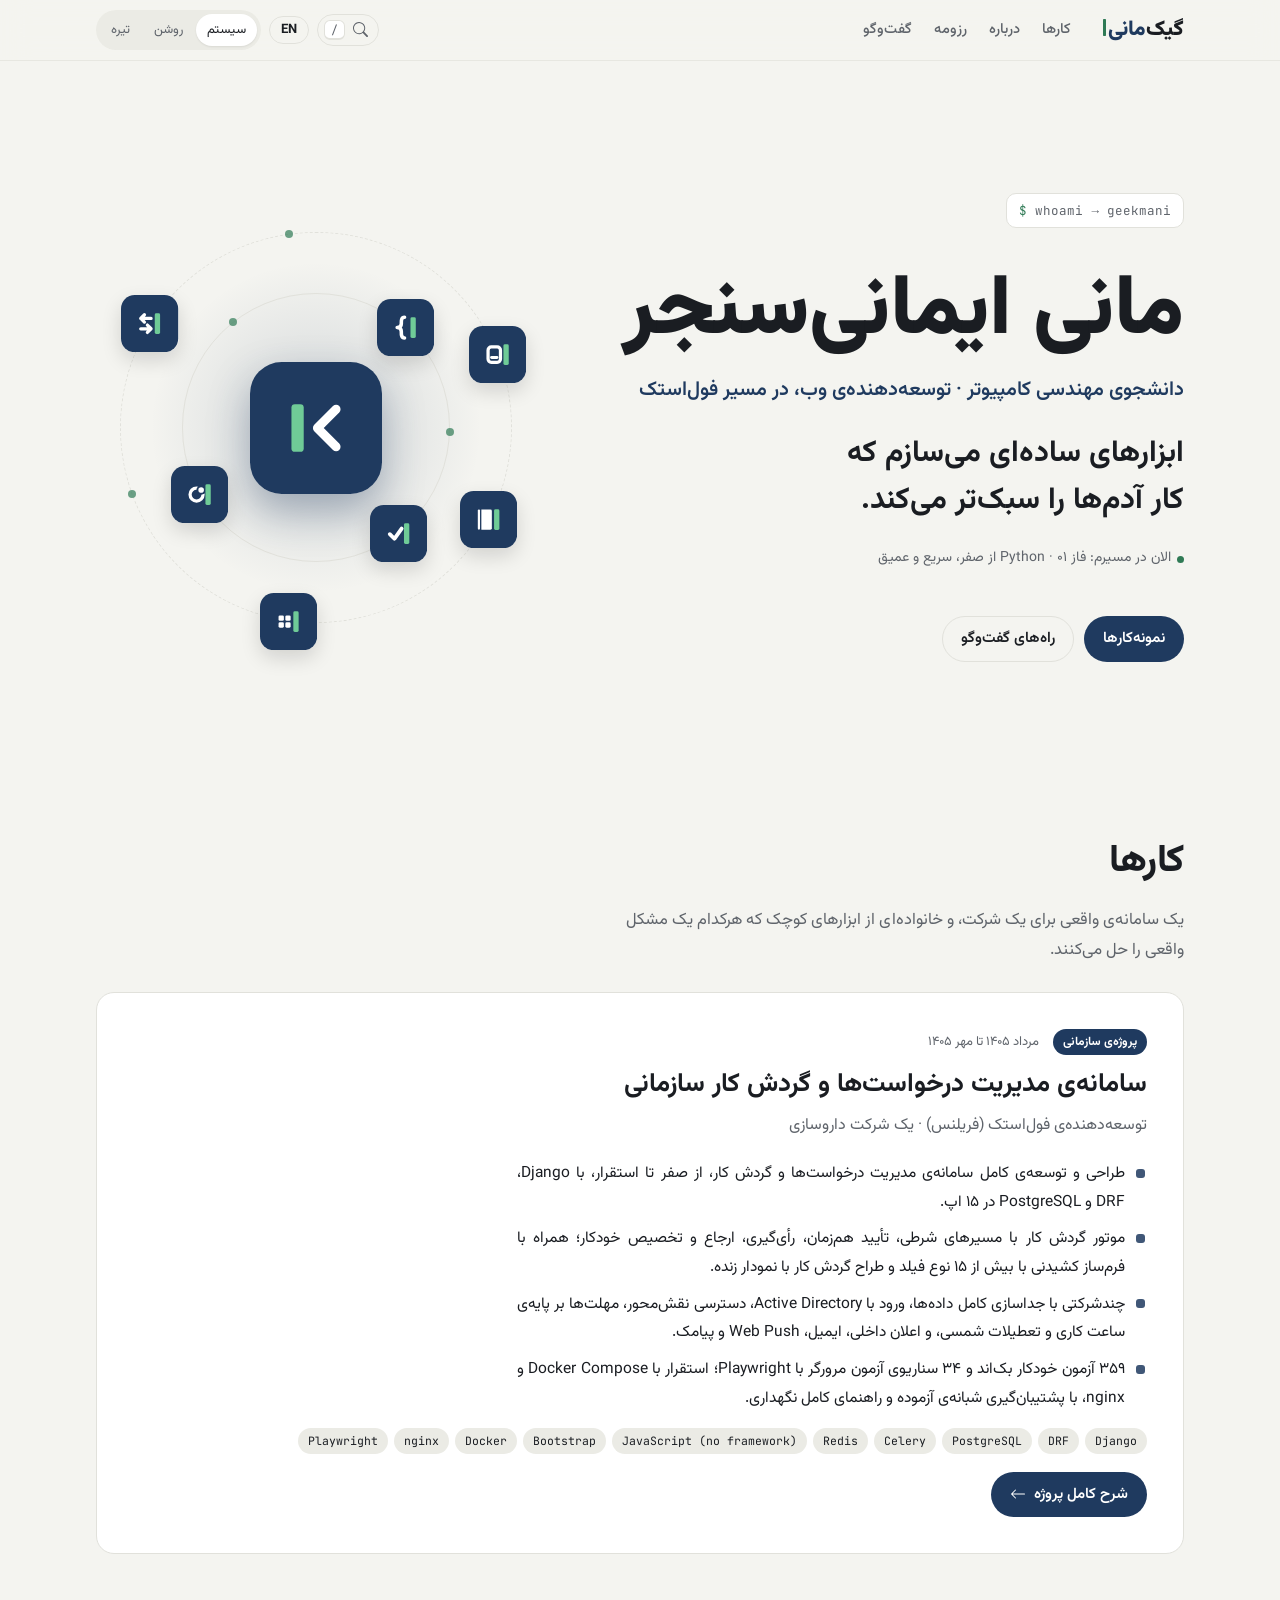
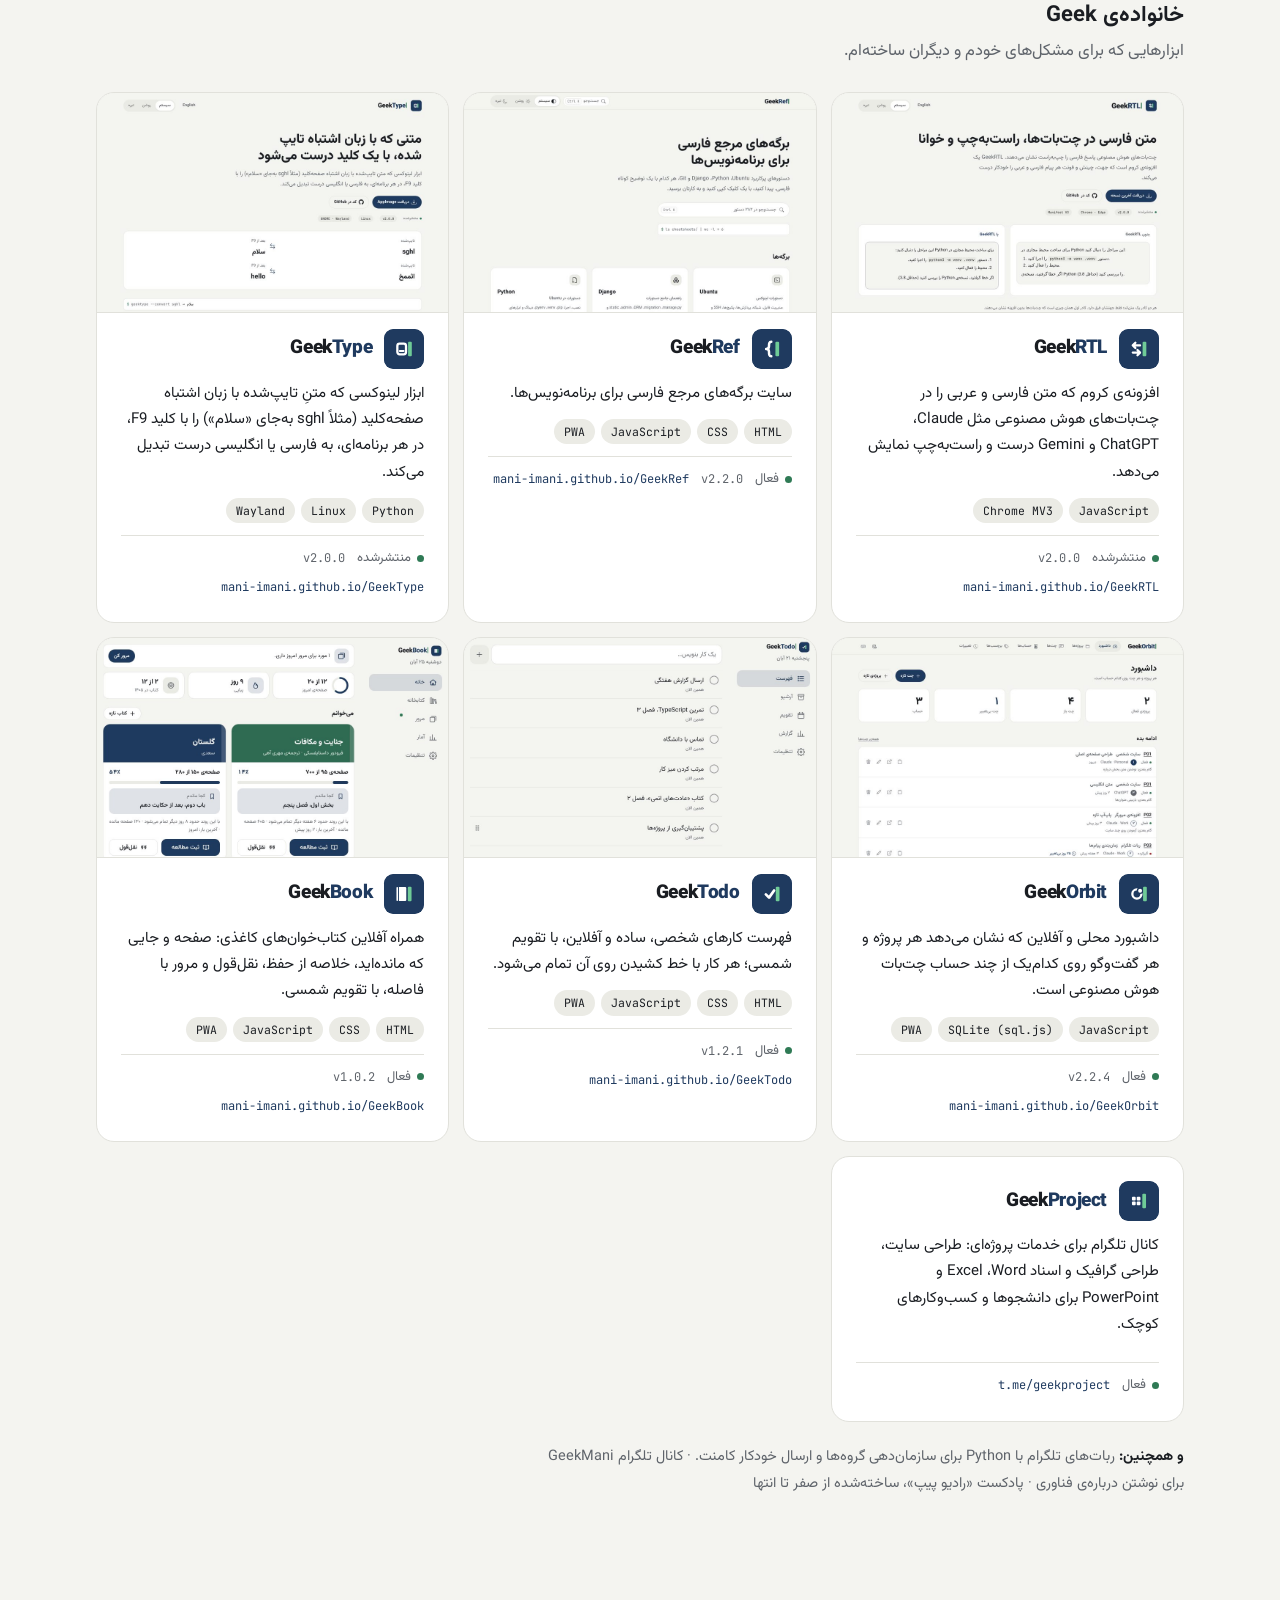
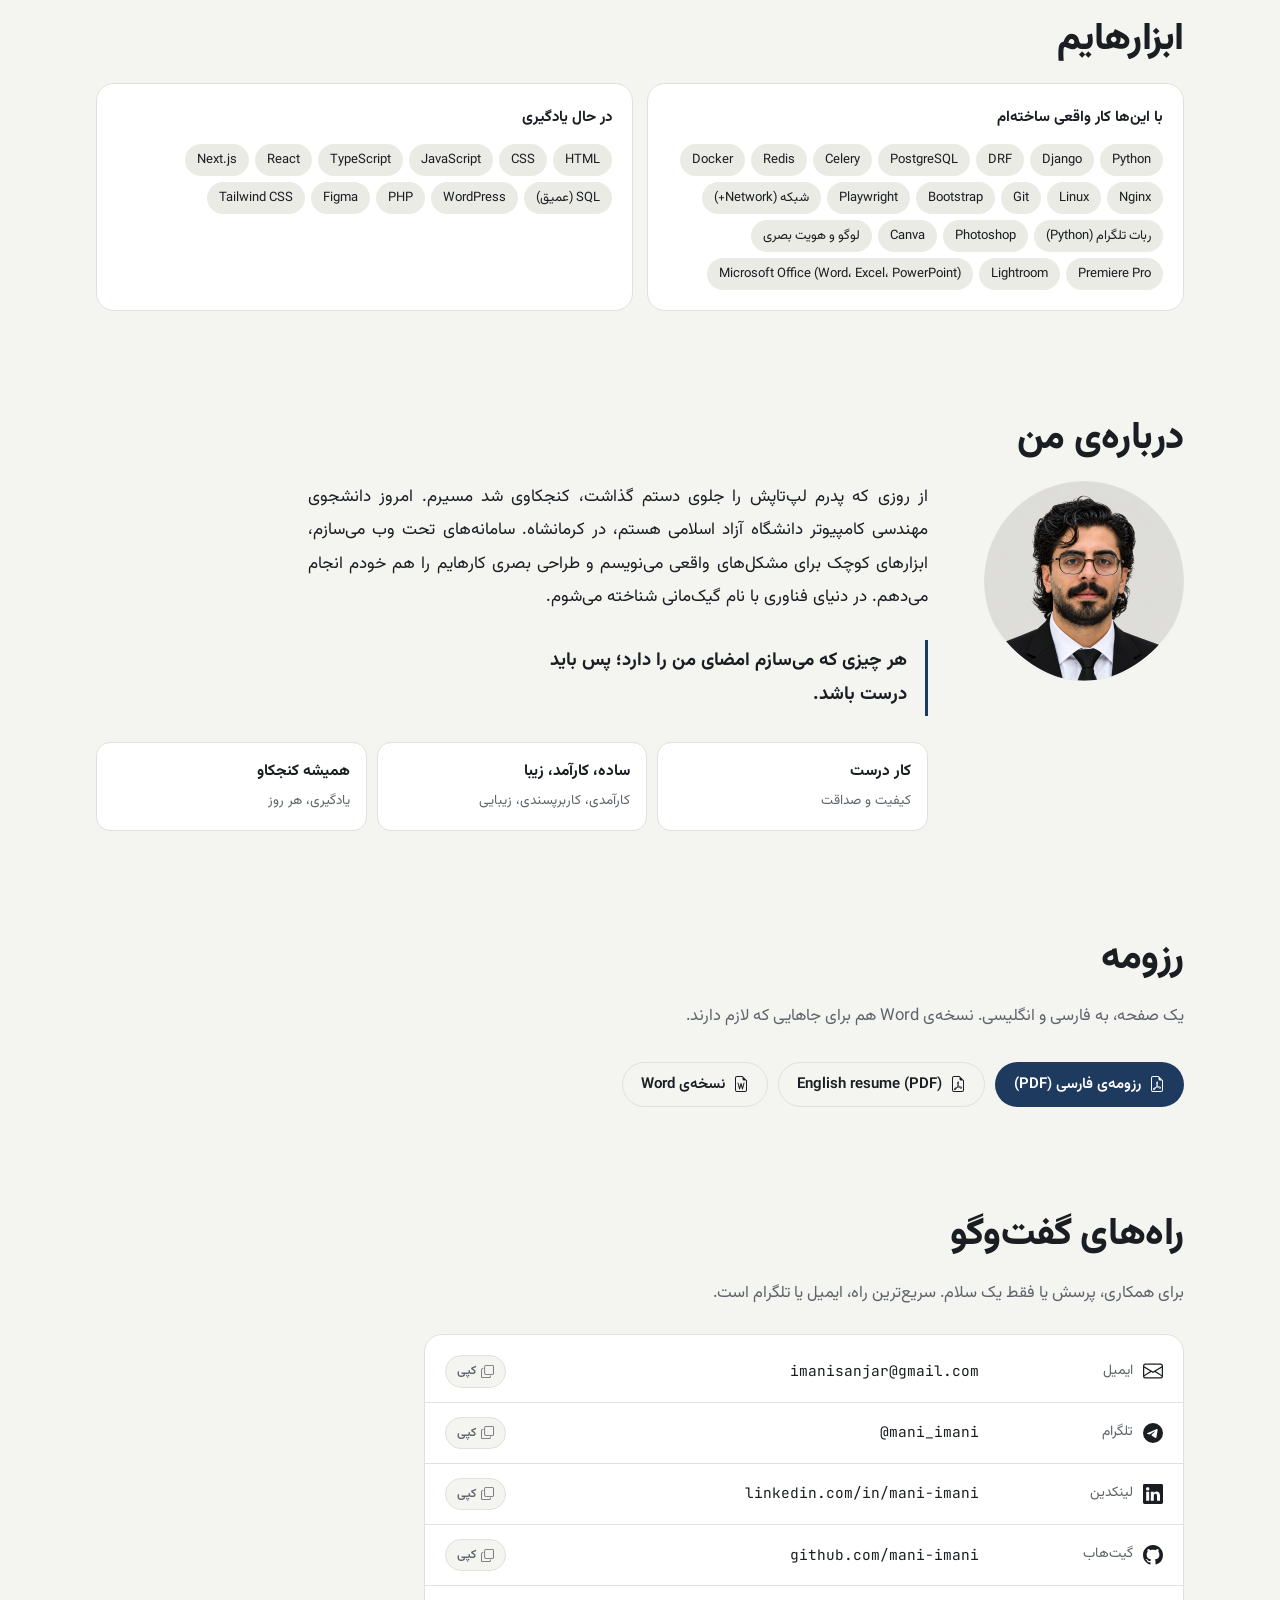
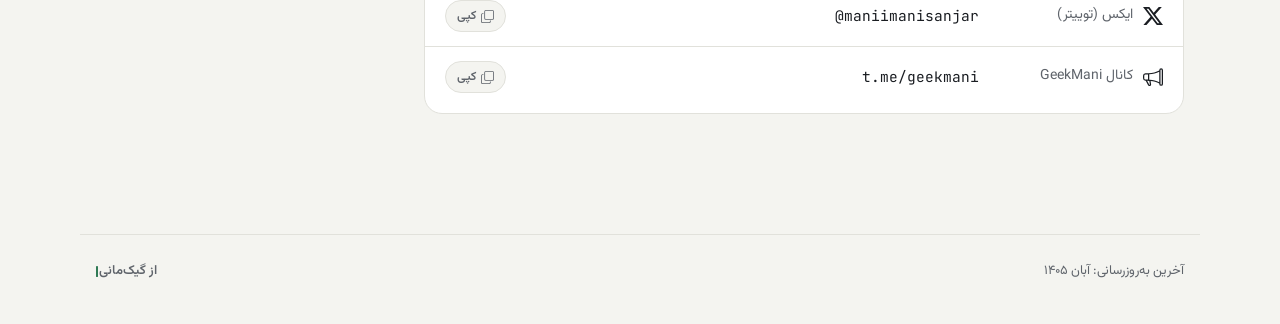
==== commit 3e894816: "Add files via upload" ====
--- a/index.html
+++ b/index.html
@@ -16,9 +16,9 @@
 </span><h4 dir="ltr">Geek<b>RTL</b></h4></div><p>افزونه‌ی کروم که متن فارسی و عربی را در چت‌بات‌های هوش مصنوعی مثل <bdi>Claude</bdi>، <bdi>ChatGPT</bdi> و <bdi>Gemini</bdi> درست و راست‌به‌چپ نمایش می‌دهد.</p><div class="chips"><span class="gm-chip">JavaScript</span><span class="gm-chip">Chrome MV3</span></div><div class="prod-f"><span class="gm-status">منتشرشده</span><span class="ver" dir="ltr">v2.0.0</span><a class="more" href="https://mani-imani.github.io/GeekRTL/" target="_blank" rel="noopener" dir="ltr">mani-imani.github.io/GeekRTL</a></div></article><article class="prod gm-card gm-card--lift"><div class="prod-shot has-dark"><img class="shot-light" src="img/products/geekref-card-light.jpg" alt="GeekRef" width="960" height="600" loading="lazy" decoding="async"><img class="shot-dark" src="img/products/geekref-card-dark.jpg" alt="" width="960" height="600" loading="lazy" decoding="async"></div><div class="prod-h"><span class="gm-mark" style="--gm-mark-size:40px"><svg xmlns="http://www.w3.org/2000/svg" viewBox="0 0 24 24"><rect width="24" height="24" rx="5.76" fill="#1F3A5F"/><g transform="translate(12 12) scale(0.62) translate(-10.700 -12.000)"><path d="M10 5C7.6 5 7.8 7.6 7.8 9.4 7.8 11 6.9 12 5 12c1.9 0 2.8 1 2.8 2.6 0 1.8-.2 4.4 2.2 4.4" fill="none" stroke="#FFFFFF" stroke-width="2.40" stroke-linecap="round" stroke-linejoin="round"/><rect x="14" y="5" width="3.6" height="14" rx="1" fill="#6FCB97"/></g></svg>
 </span><h4 dir="ltr">Geek<b>Ref</b></h4></div><p>سایت برگه‌های مرجع فارسی برای برنامه‌نویس‌ها.</p><div class="chips"><span class="gm-chip">HTML</span><span class="gm-chip">CSS</span><span class="gm-chip">JavaScript</span><span class="gm-chip">PWA</span></div><div class="prod-f"><span class="gm-status">فعال</span><span class="ver" dir="ltr">v2.2.0</span><a class="more" href="https://mani-imani.github.io/GeekRef/" target="_blank" rel="noopener" dir="ltr">mani-imani.github.io/GeekRef</a></div></article><article class="prod gm-card gm-card--lift"><div class="prod-shot has-dark"><img class="shot-light" src="img/products/geektype-card-light.jpg" alt="GeekType" width="960" height="600" loading="lazy" decoding="async"><img class="shot-dark" src="img/products/geektype-card-dark.jpg" alt="" width="960" height="600" loading="lazy" decoding="async"></div><div class="prod-h"><span class="gm-mark" style="--gm-mark-size:40px"><svg xmlns="http://www.w3.org/2000/svg" viewBox="0 0 24 24"><rect width="24" height="24" rx="5.76" fill="#1F3A5F"/><g transform="translate(12 12) scale(0.62) translate(-10.050 -12.000)"><rect x="3.6" y="6.8" width="8.4" height="10.4" rx="2.2" fill="none" stroke="#FFFFFF" stroke-width="2.20" stroke-linecap="round" stroke-linejoin="round"/><path d="M6 14h3.6" fill="none" stroke="#FFFFFF" stroke-width="2.00" stroke-linecap="round" stroke-linejoin="round"/><rect x="14" y="5" width="3.6" height="14" rx="1" fill="#6FCB97"/></g></svg>
 </span><h4 dir="ltr">Geek<b>Type</b></h4></div><p>ابزار لینوکسی که متنِ تایپ‌شده با زبان اشتباه صفحه‌کلید (مثلاً <bdi>sghl</bdi> به‌جای «سلام») را با کلید <bdi>F9</bdi>، در هر برنامه‌ای، به فارسی یا انگلیسی درست تبدیل می‌کند.</p><div class="chips"><span class="gm-chip">Python</span><span class="gm-chip">Linux</span><span class="gm-chip">Wayland</span></div><div class="prod-f"><span class="gm-status">منتشرشده</span><span class="ver" dir="ltr">v2.0.0</span><a class="more" href="https://mani-imani.github.io/GeekType/" target="_blank" rel="noopener" dir="ltr">mani-imani.github.io/GeekType</a></div></article><article class="prod gm-card gm-card--lift"><div class="prod-shot has-dark"><img class="shot-light" src="img/products/geekorbit-card-light.jpg" alt="GeekOrbit" width="960" height="600" loading="lazy" decoding="async"><img class="shot-dark" src="img/products/geekorbit-card-dark.jpg" alt="" width="960" height="600" loading="lazy" decoding="async"></div><div class="prod-h"><span class="gm-mark" style="--gm-mark-size:40px"><svg xmlns="http://www.w3.org/2000/svg" viewBox="0 0 24 24"><rect width="24" height="24" rx="5.76" fill="#1F3A5F"/><g transform="translate(12 12) scale(0.62) translate(-10.050 -12.000)"><circle cx="8" cy="12" r="4.4" fill="none" stroke="#FFFFFF" stroke-width="2.20" stroke-linecap="round" stroke-linejoin="round"/><circle cx="11.11" cy="8.89" r="3.2" fill="#1F3A5F"/><circle cx="11.11" cy="8.89" r="1.9" fill="#FFFFFF"/><rect x="14" y="5" width="3.6" height="14" rx="1" fill="#6FCB97"/></g></svg>
-</span><h4 dir="ltr">Geek<b>Orbit</b></h4></div><p>داشبورد محلی و آفلاین که نشان می‌دهد هر پروژه و هر گفت‌وگو روی کدام‌یک از چند حساب چت‌بات هوش مصنوعی است.</p><div class="chips"><span class="gm-chip">JavaScript</span><span class="gm-chip">SQLite (sql.js)</span><span class="gm-chip">PWA</span></div><div class="prod-f"><span class="gm-status">فعال</span><span class="ver" dir="ltr">v2.2.1</span><a class="more" href="https://mani-imani.github.io/GeekOrbit/" target="_blank" rel="noopener" dir="ltr">mani-imani.github.io/GeekOrbit</a></div></article><article class="prod gm-card gm-card--lift"><div class="prod-shot has-dark"><img class="shot-light" src="img/products/geektodo-card-light.jpg" alt="GeekTodo" width="960" height="600" loading="lazy" decoding="async"><img class="shot-dark" src="img/products/geektodo-card-dark.jpg" alt="" width="960" height="600" loading="lazy" decoding="async"></div><div class="prod-h"><span class="gm-mark" style="--gm-mark-size:40px"><svg xmlns="http://www.w3.org/2000/svg" viewBox="0 0 24 24"><rect width="24" height="24" rx="5.76" fill="#1F3A5F"/><g transform="translate(12 12) scale(0.62) translate(-10.350 -12.000)"><path d="M4.4 12.4 7.5 15.5 12.4 8.6" fill="none" stroke="#FFFFFF" stroke-width="2.60" stroke-linecap="round" stroke-linejoin="round"/><rect x="14" y="5" width="3.6" height="14" rx="1" fill="#6FCB97"/></g></svg>
+</span><h4 dir="ltr">Geek<b>Orbit</b></h4></div><p>داشبورد محلی و آفلاین که نشان می‌دهد هر پروژه و هر گفت‌وگو روی کدام‌یک از چند حساب چت‌بات هوش مصنوعی است.</p><div class="chips"><span class="gm-chip">JavaScript</span><span class="gm-chip">SQLite (sql.js)</span><span class="gm-chip">PWA</span></div><div class="prod-f"><span class="gm-status">فعال</span><span class="ver" dir="ltr">v2.2.4</span><a class="more" href="https://mani-imani.github.io/GeekOrbit/" target="_blank" rel="noopener" dir="ltr">mani-imani.github.io/GeekOrbit</a></div></article><article class="prod gm-card gm-card--lift"><div class="prod-shot has-dark"><img class="shot-light" src="img/products/geektodo-card-light.jpg" alt="GeekTodo" width="960" height="600" loading="lazy" decoding="async"><img class="shot-dark" src="img/products/geektodo-card-dark.jpg" alt="" width="960" height="600" loading="lazy" decoding="async"></div><div class="prod-h"><span class="gm-mark" style="--gm-mark-size:40px"><svg xmlns="http://www.w3.org/2000/svg" viewBox="0 0 24 24"><rect width="24" height="24" rx="5.76" fill="#1F3A5F"/><g transform="translate(12 12) scale(0.62) translate(-10.350 -12.000)"><path d="M4.4 12.4 7.5 15.5 12.4 8.6" fill="none" stroke="#FFFFFF" stroke-width="2.60" stroke-linecap="round" stroke-linejoin="round"/><rect x="14" y="5" width="3.6" height="14" rx="1" fill="#6FCB97"/></g></svg>
 </span><h4 dir="ltr">Geek<b>Todo</b></h4></div><p>فهرست کارهای شخصی، ساده و آفلاین، با تقویم شمسی؛ هر کار با خط کشیدن روی آن تمام می‌شود.</p><div class="chips"><span class="gm-chip">HTML</span><span class="gm-chip">CSS</span><span class="gm-chip">JavaScript</span><span class="gm-chip">PWA</span></div><div class="prod-f"><span class="gm-status">فعال</span><span class="ver" dir="ltr">v1.2.1</span><a class="more" href="https://mani-imani.github.io/GeekTodo/" target="_blank" rel="noopener" dir="ltr">mani-imani.github.io/GeekTodo</a></div></article><article class="prod gm-card gm-card--lift"><div class="prod-shot has-dark"><img class="shot-light" src="img/products/geekbook-card-light.jpg" alt="GeekBook" width="960" height="600" loading="lazy" decoding="async"><img class="shot-dark" src="img/products/geekbook-card-dark.jpg" alt="" width="960" height="600" loading="lazy" decoding="async"></div><div class="prod-h"><span class="gm-mark" style="--gm-mark-size:40px"><svg xmlns="http://www.w3.org/2000/svg" viewBox="0 0 24 24"><rect width="24" height="24" rx="5.76" fill="#1F3A5F"/><g transform="translate(12 12) scale(0.62) translate(-10.300 -12.000)"><path d="M5.4 5.2h6.1a1 1 0 0 1 1 1v11.6a1 1 0 0 1-1 1H5.4z" fill="#FFFFFF"/><rect x="3.0" y="5.2" width="1.5" height="13.6" rx="0.7" fill="#FFFFFF"/><rect x="14" y="5" width="3.6" height="14" rx="1" fill="#6FCB97"/></g></svg>
-</span><h4 dir="ltr">Geek<b>Book</b></h4></div><p>همراه آفلاین کتاب‌خوان‌های کاغذی: صفحه و جایی که مانده‌اید، خلاصه از حفظ، نقل‌قول و مرور با فاصله، با تقویم شمسی.</p><div class="chips"><span class="gm-chip">HTML</span><span class="gm-chip">CSS</span><span class="gm-chip">JavaScript</span><span class="gm-chip">PWA</span></div><div class="prod-f"><span class="gm-status">فعال</span><span class="ver" dir="ltr">v1.0.1</span><a class="more" href="https://mani-imani.github.io/GeekBook/" target="_blank" rel="noopener" dir="ltr">mani-imani.github.io/GeekBook</a></div></article><article class="prod gm-card gm-card--lift"><div class="prod-h"><span class="gm-mark" style="--gm-mark-size:40px"><svg xmlns="http://www.w3.org/2000/svg" viewBox="0 0 24 24"><rect width="24" height="24" rx="5.76" fill="#1F3A5F"/><g transform="translate(12 12) scale(0.62) translate(-10.800 -12.000)"><rect x="4" y="7.9" width="3.6" height="3.6" rx="0.9" fill="#FFFFFF"/><rect x="8.6" y="7.9" width="3.6" height="3.6" rx="0.9" fill="#FFFFFF"/><rect x="4" y="12.5" width="3.6" height="3.6" rx="0.9" fill="#FFFFFF"/><rect x="8.6" y="12.5" width="3.6" height="3.6" rx="0.9" fill="#FFFFFF"/><rect x="14" y="5" width="3.6" height="14" rx="1" fill="#6FCB97"/></g></svg>
+</span><h4 dir="ltr">Geek<b>Book</b></h4></div><p>همراه آفلاین کتاب‌خوان‌های کاغذی: صفحه و جایی که مانده‌اید، خلاصه از حفظ، نقل‌قول و مرور با فاصله، با تقویم شمسی.</p><div class="chips"><span class="gm-chip">HTML</span><span class="gm-chip">CSS</span><span class="gm-chip">JavaScript</span><span class="gm-chip">PWA</span></div><div class="prod-f"><span class="gm-status">فعال</span><span class="ver" dir="ltr">v1.0.2</span><a class="more" href="https://mani-imani.github.io/GeekBook/" target="_blank" rel="noopener" dir="ltr">mani-imani.github.io/GeekBook</a></div></article><article class="prod gm-card gm-card--lift"><div class="prod-h"><span class="gm-mark" style="--gm-mark-size:40px"><svg xmlns="http://www.w3.org/2000/svg" viewBox="0 0 24 24"><rect width="24" height="24" rx="5.76" fill="#1F3A5F"/><g transform="translate(12 12) scale(0.62) translate(-10.800 -12.000)"><rect x="4" y="7.9" width="3.6" height="3.6" rx="0.9" fill="#FFFFFF"/><rect x="8.6" y="7.9" width="3.6" height="3.6" rx="0.9" fill="#FFFFFF"/><rect x="4" y="12.5" width="3.6" height="3.6" rx="0.9" fill="#FFFFFF"/><rect x="8.6" y="12.5" width="3.6" height="3.6" rx="0.9" fill="#FFFFFF"/><rect x="14" y="5" width="3.6" height="14" rx="1" fill="#6FCB97"/></g></svg>
 </span><h4 dir="ltr">Geek<b>Project</b></h4></div><p>کانال تلگرام برای خدمات پروژه‌ای: طراحی سایت، طراحی گرافیک و اسناد <bdi>Word</bdi>، <bdi>Excel</bdi> و <bdi>PowerPoint</bdi> برای دانشجوها و کسب‌وکارهای کوچک.</p><div class="chips"></div><div class="prod-f"><span class="gm-status">فعال</span><a class="more" href="https://t.me/geekproject" target="_blank" rel="noopener" dir="ltr">t.me/geekproject</a></div></article></div><p class="also"><b>و همچنین:</b> ربات‌های تلگرام با <bdi>Python</bdi> برای سازمان‌دهی گروه‌ها و ارسال خودکار کامنت. · کانال تلگرام <bdi>GeekMani</bdi> برای نوشتن درباره‌ی فناوری · پادکست «رادیو پیپ»، ساخته‌شده از صفر تا انتها</p></section><section class="sec gm-page" id="tools"><h2>ابزارهایم</h2><div class="tools2"><div><h4>با این‌ها کار واقعی ساخته‌ام</h4><div class="chips"><span class="gm-chip">Python</span><span class="gm-chip">Django</span><span class="gm-chip">DRF</span><span class="gm-chip">PostgreSQL</span><span class="gm-chip">Celery</span><span class="gm-chip">Redis</span><span class="gm-chip">Docker</span><span class="gm-chip">Nginx</span><span class="gm-chip">Linux</span><span class="gm-chip">Git</span><span class="gm-chip">Bootstrap</span><span class="gm-chip">Playwright</span><span class="gm-chip">شبکه (Network+)</span><span class="gm-chip">ربات تلگرام (Python)</span><span class="gm-chip">Photoshop</span><span class="gm-chip">Canva</span><span class="gm-chip">لوگو و هویت بصری</span><span class="gm-chip">Premiere Pro</span><span class="gm-chip">Lightroom</span><span class="gm-chip">Microsoft Office (Word، Excel، PowerPoint)</span></div></div><div><h4>در حال یادگیری</h4><div class="chips"><span class="gm-chip">HTML</span><span class="gm-chip">CSS</span><span class="gm-chip">JavaScript</span><span class="gm-chip">TypeScript</span><span class="gm-chip">React</span><span class="gm-chip">Next.js</span><span class="gm-chip">SQL (عمیق)</span><span class="gm-chip">WordPress</span><span class="gm-chip">PHP</span><span class="gm-chip">Figma</span><span class="gm-chip">Tailwind CSS</span></div></div></div></section><section class="sec gm-page" id="about"><h2>درباره‌ی من</h2><div class="about"><img class="portrait" src="img/mani-imanisanjar-portrait-gray-circle-800.png" alt="مانی ایمانی‌سنجر" width="200" height="200" loading="lazy"><div><p class="story gm-justify">از روزی که پدرم لپ‌تاپش را جلوی دستم گذاشت، کنجکاوی شد مسیرم. امروز دانشجوی مهندسی کامپیوتر دانشگاه آزاد اسلامی هستم، در کرمانشاه. سامانه‌های تحت وب می‌سازم، ابزارهای کوچک برای مشکل‌های واقعی می‌نویسم و طراحی بصری کارهایم را هم خودم انجام می‌دهم. در دنیای فناوری با نام گیک‌مانی شناخته می‌شوم.</p><blockquote class="sig">هر چیزی که می‌سازم امضای من را دارد؛ پس باید درست باشد.</blockquote><div class="pils"><div class="pil"><b>کار درست</b><span>کیفیت و صداقت</span></div><div class="pil"><b>ساده، کارآمد، زیبا</b><span>کارآمدی، کاربرپسندی، زیبایی</span></div><div class="pil"><b>همیشه کنجکاو</b><span>یادگیری، هر روز</span></div></div></div></div></section><section class="sec gm-page" id="resume"><h2>رزومه</h2><p class="lead gm-justify">یک صفحه، به فارسی و انگلیسی. نسخه‌ی Word هم برای جاهایی که لازم دارند.</p><div class="cta"><a class="gm-btn gm-btn--primary" href="resume/mani-imanisanjar-resume-fa.pdf" download><svg class="bi" aria-hidden="true" focusable="false" xmlns="http://www.w3.org/2000/svg" fill="currentColor" viewBox="0 0 16 16">
   <path d="M14 14V4.5L9.5 0H4a2 2 0 0 0-2 2v12a2 2 0 0 0 2 2h8a2 2 0 0 0 2-2M9.5 3A1.5 1.5 0 0 0 11 4.5h2V14a1 1 0 0 1-1 1H4a1 1 0 0 1-1-1V2a1 1 0 0 1 1-1h5.5z"/>
   <path d="M4.603 14.087a.8.8 0 0 1-.438-.42c-.195-.388-.13-.776.08-1.102.198-.307.526-.568.897-.787a7.7 7.7 0 0 1 1.482-.645 20 20 0 0 0 1.062-2.227 7.3 7.3 0 0 1-.43-1.295c-.086-.4-.119-.796-.046-1.136.075-.354.274-.672.65-.823.192-.077.4-.12.602-.077a.7.7 0 0 1 .477.365c.088.164.12.356.127.538.007.188-.012.396-.047.614-.084.51-.27 1.134-.52 1.794a11 11 0 0 0 .98 1.686 5.8 5.8 0 0 1 1.334.05c.364.066.734.195.96.465.12.144.193.32.2.518.007.192-.047.382-.138.563a1.04 1.04 0 0 1-.354.416.86.86 0 0 1-.51.138c-.331-.014-.654-.196-.933-.417a5.7 5.7 0 0 1-.911-.95 11.7 11.7 0 0 0-1.997.406 11.3 11.3 0 0 1-1.02 1.51c-.292.35-.609.656-.927.787a.8.8 0 0 1-.58.029m1.379-1.901q-.25.115-.459.238c-.328.194-.541.383-.647.547-.094.145-.096.25-.04.361q.016.032.026.044l.035-.012c.137-.056.355-.235.635-.572a8 8 0 0 0 .45-.606m1.64-1.33a13 13 0 0 1 1.01-.193 12 12 0 0 1-.51-.858 21 21 0 0 1-.5 1.05zm2.446.45q.226.245.435.41c.24.19.407.253.498.256a.1.1 0 0 0 .07-.015.3.3 0 0 0 .094-.125.44.44 0 0 0 .059-.2.1.1 0 0 0-.026-.063c-.052-.062-.2-.152-.518-.209a4 4 0 0 0-.612-.053zM8.078 7.8a7 7 0 0 0 .2-.828q.046-.282.038-.465a.6.6 0 0 0-.032-.198.5.5 0 0 0-.145.04c-.087.035-.158.106-.196.283-.04.192-.03.469.046.822q.036.167.09.346z"/>
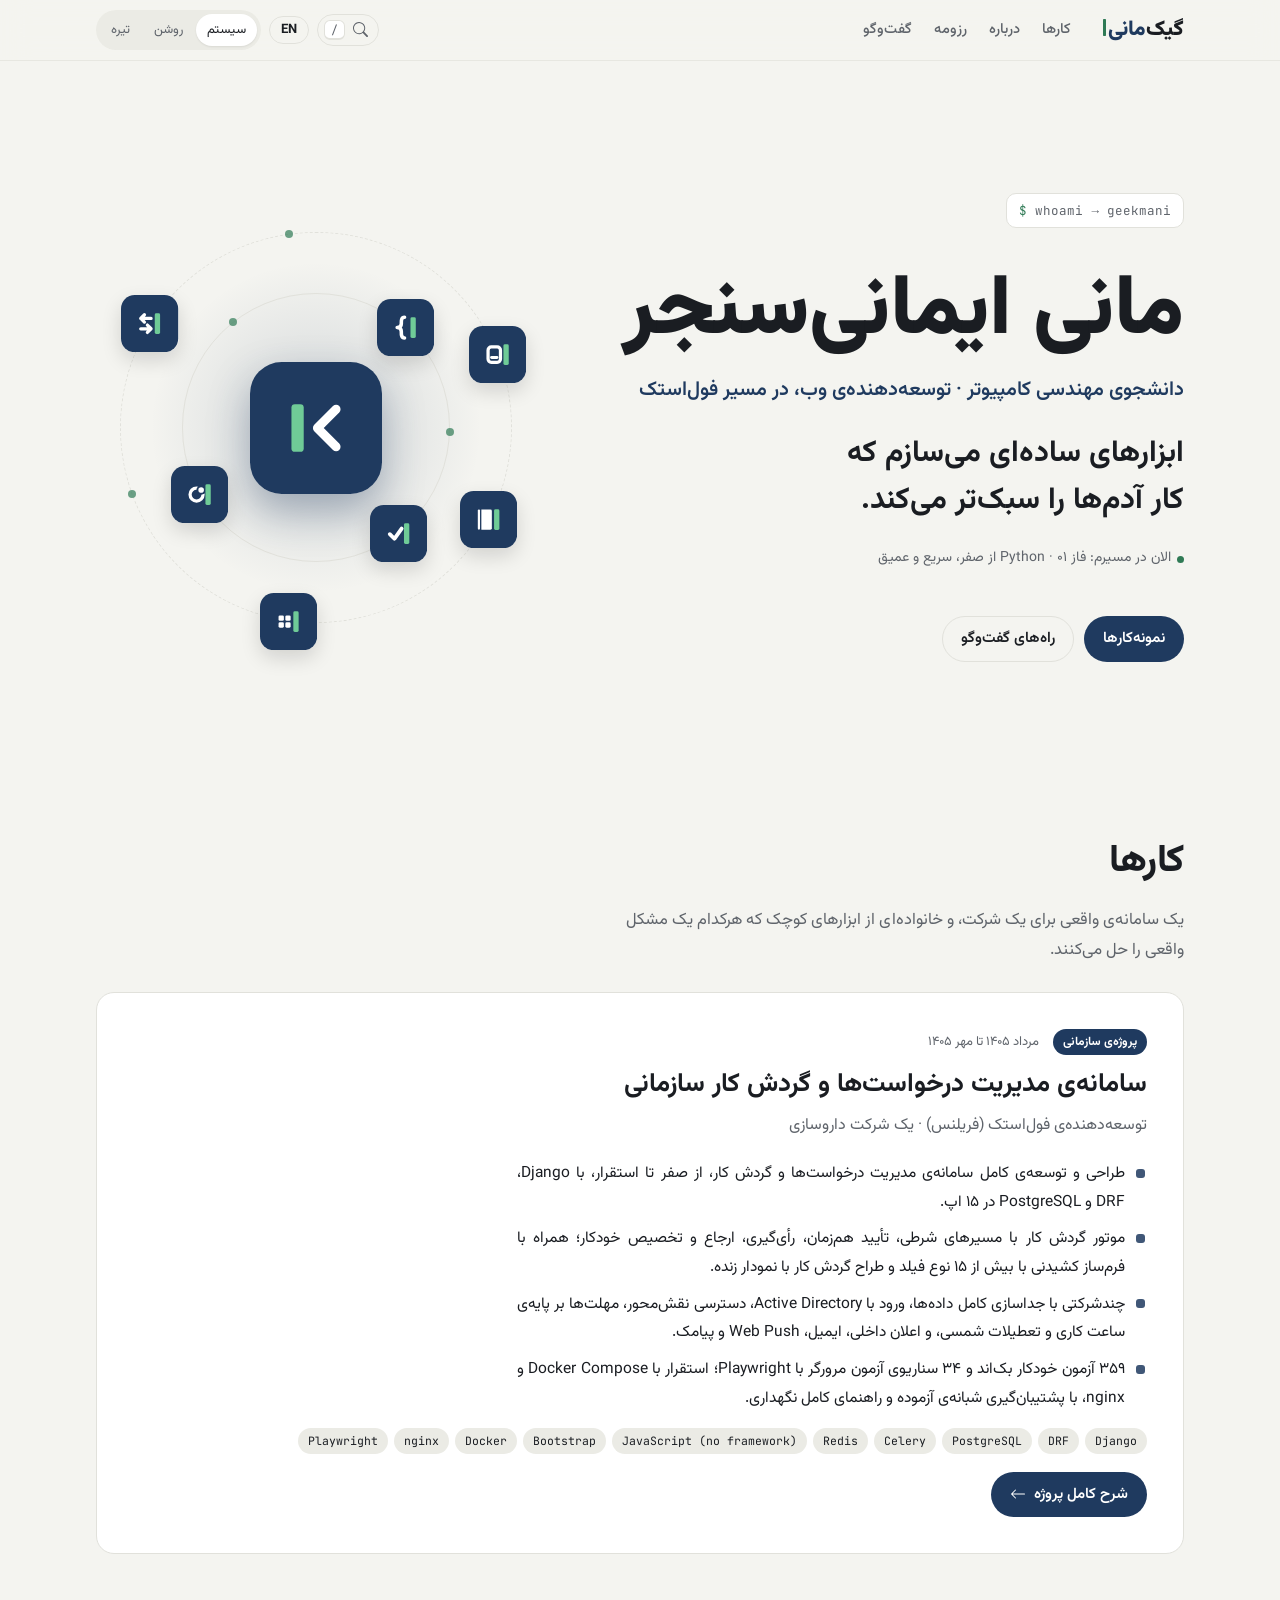
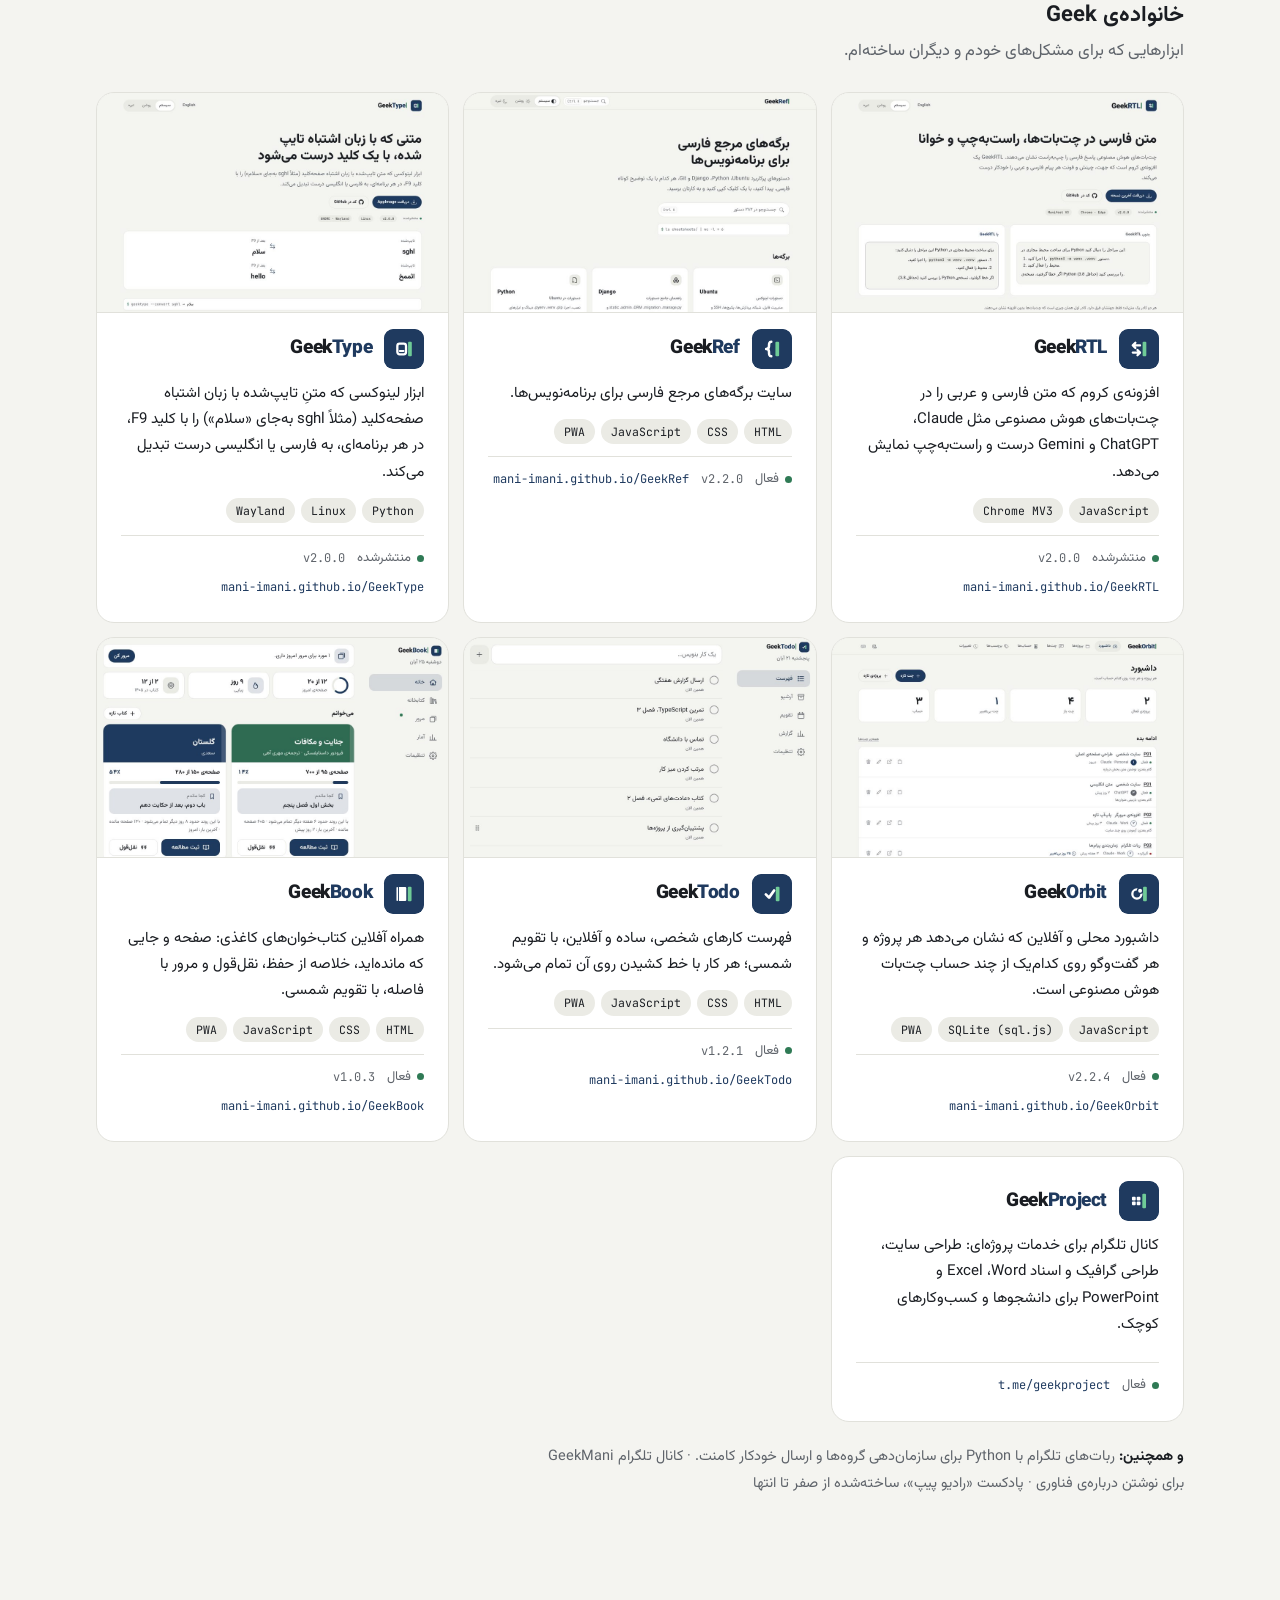
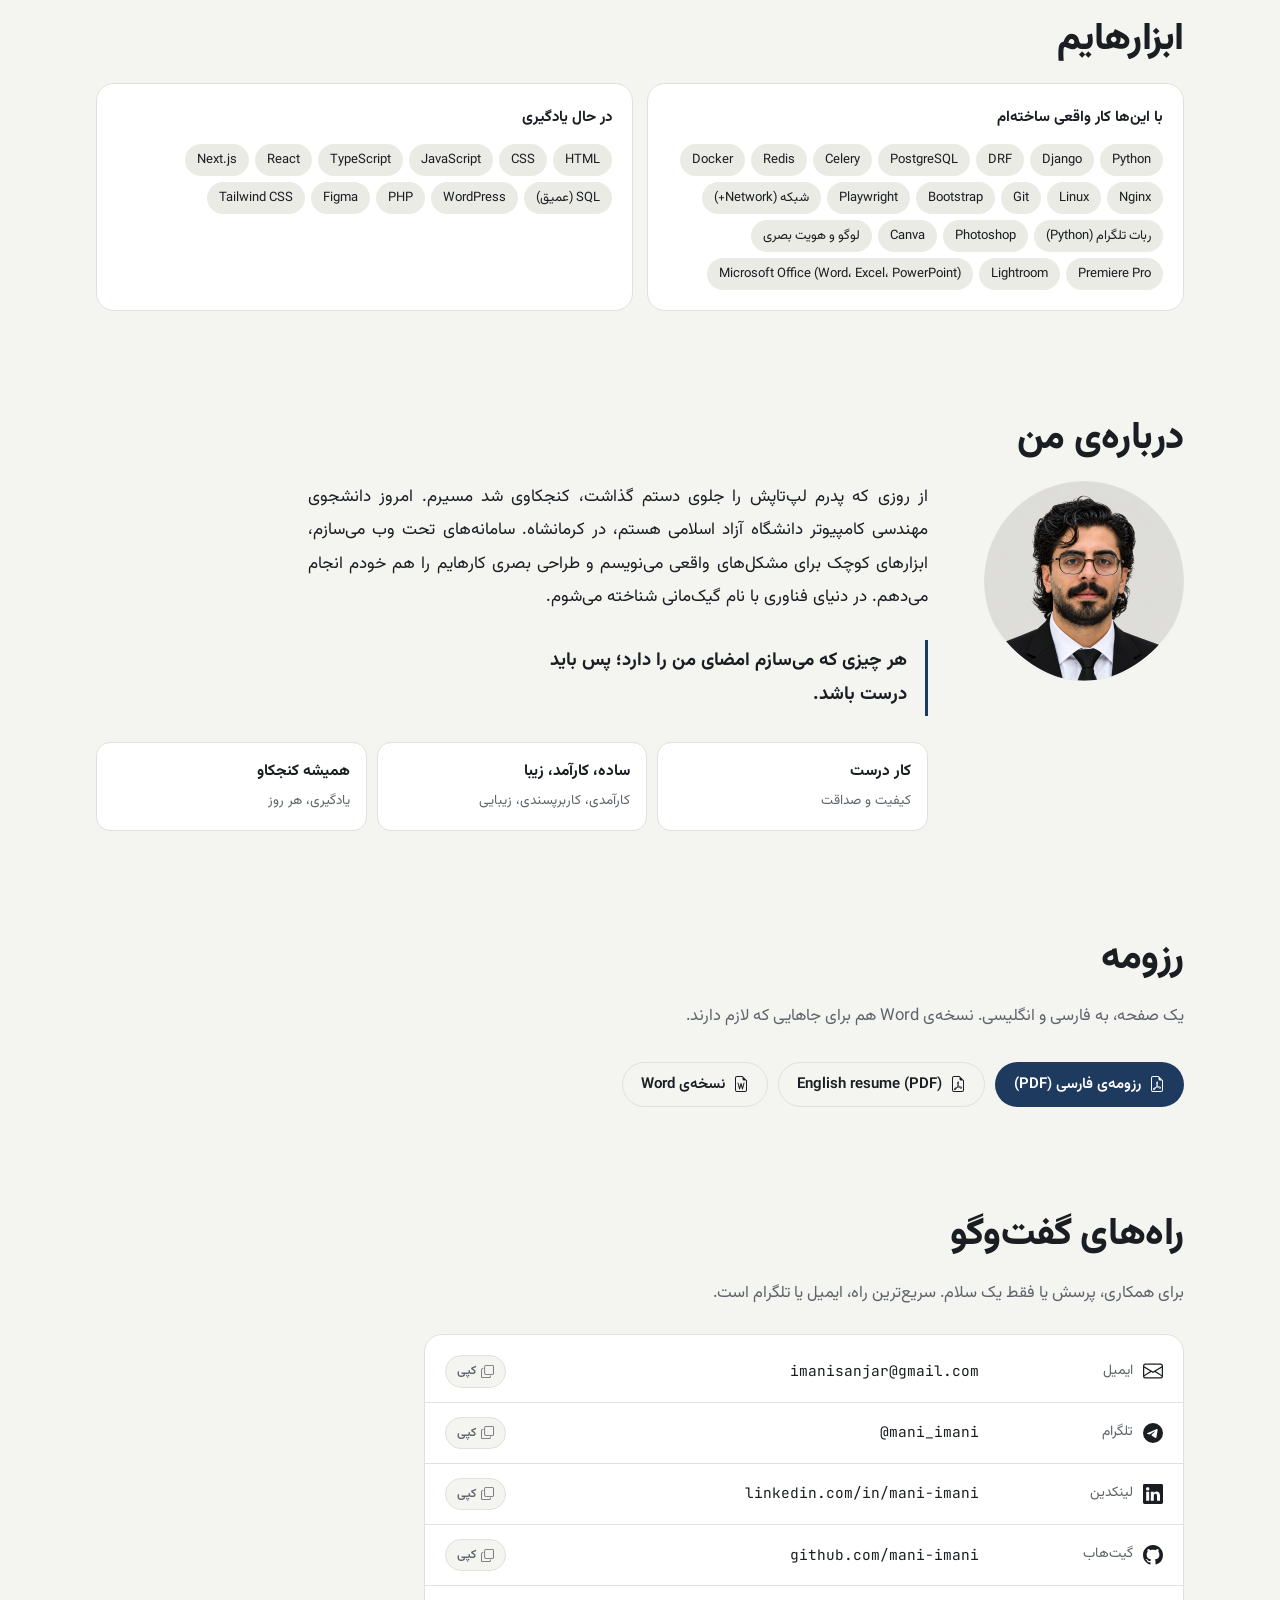
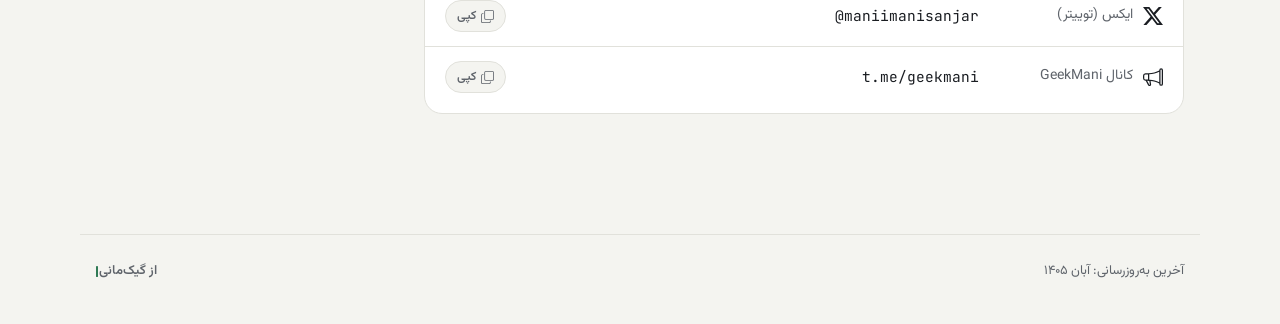
==== commit 019f1346: "Add files via upload" ====
--- a/index.html
+++ b/index.html
@@ -18,7 +18,7 @@
 </span><h4 dir="ltr">Geek<b>Type</b></h4></div><p>ابزار لینوکسی که متنِ تایپ‌شده با زبان اشتباه صفحه‌کلید (مثلاً <bdi>sghl</bdi> به‌جای «سلام») را با کلید <bdi>F9</bdi>، در هر برنامه‌ای، به فارسی یا انگلیسی درست تبدیل می‌کند.</p><div class="chips"><span class="gm-chip">Python</span><span class="gm-chip">Linux</span><span class="gm-chip">Wayland</span></div><div class="prod-f"><span class="gm-status">منتشرشده</span><span class="ver" dir="ltr">v2.0.0</span><a class="more" href="https://mani-imani.github.io/GeekType/" target="_blank" rel="noopener" dir="ltr">mani-imani.github.io/GeekType</a></div></article><article class="prod gm-card gm-card--lift"><div class="prod-shot has-dark"><img class="shot-light" src="img/products/geekorbit-card-light.jpg" alt="GeekOrbit" width="960" height="600" loading="lazy" decoding="async"><img class="shot-dark" src="img/products/geekorbit-card-dark.jpg" alt="" width="960" height="600" loading="lazy" decoding="async"></div><div class="prod-h"><span class="gm-mark" style="--gm-mark-size:40px"><svg xmlns="http://www.w3.org/2000/svg" viewBox="0 0 24 24"><rect width="24" height="24" rx="5.76" fill="#1F3A5F"/><g transform="translate(12 12) scale(0.62) translate(-10.050 -12.000)"><circle cx="8" cy="12" r="4.4" fill="none" stroke="#FFFFFF" stroke-width="2.20" stroke-linecap="round" stroke-linejoin="round"/><circle cx="11.11" cy="8.89" r="3.2" fill="#1F3A5F"/><circle cx="11.11" cy="8.89" r="1.9" fill="#FFFFFF"/><rect x="14" y="5" width="3.6" height="14" rx="1" fill="#6FCB97"/></g></svg>
 </span><h4 dir="ltr">Geek<b>Orbit</b></h4></div><p>داشبورد محلی و آفلاین که نشان می‌دهد هر پروژه و هر گفت‌وگو روی کدام‌یک از چند حساب چت‌بات هوش مصنوعی است.</p><div class="chips"><span class="gm-chip">JavaScript</span><span class="gm-chip">SQLite (sql.js)</span><span class="gm-chip">PWA</span></div><div class="prod-f"><span class="gm-status">فعال</span><span class="ver" dir="ltr">v2.2.4</span><a class="more" href="https://mani-imani.github.io/GeekOrbit/" target="_blank" rel="noopener" dir="ltr">mani-imani.github.io/GeekOrbit</a></div></article><article class="prod gm-card gm-card--lift"><div class="prod-shot has-dark"><img class="shot-light" src="img/products/geektodo-card-light.jpg" alt="GeekTodo" width="960" height="600" loading="lazy" decoding="async"><img class="shot-dark" src="img/products/geektodo-card-dark.jpg" alt="" width="960" height="600" loading="lazy" decoding="async"></div><div class="prod-h"><span class="gm-mark" style="--gm-mark-size:40px"><svg xmlns="http://www.w3.org/2000/svg" viewBox="0 0 24 24"><rect width="24" height="24" rx="5.76" fill="#1F3A5F"/><g transform="translate(12 12) scale(0.62) translate(-10.350 -12.000)"><path d="M4.4 12.4 7.5 15.5 12.4 8.6" fill="none" stroke="#FFFFFF" stroke-width="2.60" stroke-linecap="round" stroke-linejoin="round"/><rect x="14" y="5" width="3.6" height="14" rx="1" fill="#6FCB97"/></g></svg>
 </span><h4 dir="ltr">Geek<b>Todo</b></h4></div><p>فهرست کارهای شخصی، ساده و آفلاین، با تقویم شمسی؛ هر کار با خط کشیدن روی آن تمام می‌شود.</p><div class="chips"><span class="gm-chip">HTML</span><span class="gm-chip">CSS</span><span class="gm-chip">JavaScript</span><span class="gm-chip">PWA</span></div><div class="prod-f"><span class="gm-status">فعال</span><span class="ver" dir="ltr">v1.2.1</span><a class="more" href="https://mani-imani.github.io/GeekTodo/" target="_blank" rel="noopener" dir="ltr">mani-imani.github.io/GeekTodo</a></div></article><article class="prod gm-card gm-card--lift"><div class="prod-shot has-dark"><img class="shot-light" src="img/products/geekbook-card-light.jpg" alt="GeekBook" width="960" height="600" loading="lazy" decoding="async"><img class="shot-dark" src="img/products/geekbook-card-dark.jpg" alt="" width="960" height="600" loading="lazy" decoding="async"></div><div class="prod-h"><span class="gm-mark" style="--gm-mark-size:40px"><svg xmlns="http://www.w3.org/2000/svg" viewBox="0 0 24 24"><rect width="24" height="24" rx="5.76" fill="#1F3A5F"/><g transform="translate(12 12) scale(0.62) translate(-10.300 -12.000)"><path d="M5.4 5.2h6.1a1 1 0 0 1 1 1v11.6a1 1 0 0 1-1 1H5.4z" fill="#FFFFFF"/><rect x="3.0" y="5.2" width="1.5" height="13.6" rx="0.7" fill="#FFFFFF"/><rect x="14" y="5" width="3.6" height="14" rx="1" fill="#6FCB97"/></g></svg>
-</span><h4 dir="ltr">Geek<b>Book</b></h4></div><p>همراه آفلاین کتاب‌خوان‌های کاغذی: صفحه و جایی که مانده‌اید، خلاصه از حفظ، نقل‌قول و مرور با فاصله، با تقویم شمسی.</p><div class="chips"><span class="gm-chip">HTML</span><span class="gm-chip">CSS</span><span class="gm-chip">JavaScript</span><span class="gm-chip">PWA</span></div><div class="prod-f"><span class="gm-status">فعال</span><span class="ver" dir="ltr">v1.0.2</span><a class="more" href="https://mani-imani.github.io/GeekBook/" target="_blank" rel="noopener" dir="ltr">mani-imani.github.io/GeekBook</a></div></article><article class="prod gm-card gm-card--lift"><div class="prod-h"><span class="gm-mark" style="--gm-mark-size:40px"><svg xmlns="http://www.w3.org/2000/svg" viewBox="0 0 24 24"><rect width="24" height="24" rx="5.76" fill="#1F3A5F"/><g transform="translate(12 12) scale(0.62) translate(-10.800 -12.000)"><rect x="4" y="7.9" width="3.6" height="3.6" rx="0.9" fill="#FFFFFF"/><rect x="8.6" y="7.9" width="3.6" height="3.6" rx="0.9" fill="#FFFFFF"/><rect x="4" y="12.5" width="3.6" height="3.6" rx="0.9" fill="#FFFFFF"/><rect x="8.6" y="12.5" width="3.6" height="3.6" rx="0.9" fill="#FFFFFF"/><rect x="14" y="5" width="3.6" height="14" rx="1" fill="#6FCB97"/></g></svg>
+</span><h4 dir="ltr">Geek<b>Book</b></h4></div><p>همراه آفلاین کتاب‌خوان‌های کاغذی: صفحه و جایی که مانده‌اید، خلاصه از حفظ، نقل‌قول و مرور با فاصله، با تقویم شمسی.</p><div class="chips"><span class="gm-chip">HTML</span><span class="gm-chip">CSS</span><span class="gm-chip">JavaScript</span><span class="gm-chip">PWA</span></div><div class="prod-f"><span class="gm-status">فعال</span><span class="ver" dir="ltr">v1.0.3</span><a class="more" href="https://mani-imani.github.io/GeekBook/" target="_blank" rel="noopener" dir="ltr">mani-imani.github.io/GeekBook</a></div></article><article class="prod gm-card gm-card--lift"><div class="prod-h"><span class="gm-mark" style="--gm-mark-size:40px"><svg xmlns="http://www.w3.org/2000/svg" viewBox="0 0 24 24"><rect width="24" height="24" rx="5.76" fill="#1F3A5F"/><g transform="translate(12 12) scale(0.62) translate(-10.800 -12.000)"><rect x="4" y="7.9" width="3.6" height="3.6" rx="0.9" fill="#FFFFFF"/><rect x="8.6" y="7.9" width="3.6" height="3.6" rx="0.9" fill="#FFFFFF"/><rect x="4" y="12.5" width="3.6" height="3.6" rx="0.9" fill="#FFFFFF"/><rect x="8.6" y="12.5" width="3.6" height="3.6" rx="0.9" fill="#FFFFFF"/><rect x="14" y="5" width="3.6" height="14" rx="1" fill="#6FCB97"/></g></svg>
 </span><h4 dir="ltr">Geek<b>Project</b></h4></div><p>کانال تلگرام برای خدمات پروژه‌ای: طراحی سایت، طراحی گرافیک و اسناد <bdi>Word</bdi>، <bdi>Excel</bdi> و <bdi>PowerPoint</bdi> برای دانشجوها و کسب‌وکارهای کوچک.</p><div class="chips"></div><div class="prod-f"><span class="gm-status">فعال</span><a class="more" href="https://t.me/geekproject" target="_blank" rel="noopener" dir="ltr">t.me/geekproject</a></div></article></div><p class="also"><b>و همچنین:</b> ربات‌های تلگرام با <bdi>Python</bdi> برای سازمان‌دهی گروه‌ها و ارسال خودکار کامنت. · کانال تلگرام <bdi>GeekMani</bdi> برای نوشتن درباره‌ی فناوری · پادکست «رادیو پیپ»، ساخته‌شده از صفر تا انتها</p></section><section class="sec gm-page" id="tools"><h2>ابزارهایم</h2><div class="tools2"><div><h4>با این‌ها کار واقعی ساخته‌ام</h4><div class="chips"><span class="gm-chip">Python</span><span class="gm-chip">Django</span><span class="gm-chip">DRF</span><span class="gm-chip">PostgreSQL</span><span class="gm-chip">Celery</span><span class="gm-chip">Redis</span><span class="gm-chip">Docker</span><span class="gm-chip">Nginx</span><span class="gm-chip">Linux</span><span class="gm-chip">Git</span><span class="gm-chip">Bootstrap</span><span class="gm-chip">Playwright</span><span class="gm-chip">شبکه (Network+)</span><span class="gm-chip">ربات تلگرام (Python)</span><span class="gm-chip">Photoshop</span><span class="gm-chip">Canva</span><span class="gm-chip">لوگو و هویت بصری</span><span class="gm-chip">Premiere Pro</span><span class="gm-chip">Lightroom</span><span class="gm-chip">Microsoft Office (Word، Excel، PowerPoint)</span></div></div><div><h4>در حال یادگیری</h4><div class="chips"><span class="gm-chip">HTML</span><span class="gm-chip">CSS</span><span class="gm-chip">JavaScript</span><span class="gm-chip">TypeScript</span><span class="gm-chip">React</span><span class="gm-chip">Next.js</span><span class="gm-chip">SQL (عمیق)</span><span class="gm-chip">WordPress</span><span class="gm-chip">PHP</span><span class="gm-chip">Figma</span><span class="gm-chip">Tailwind CSS</span></div></div></div></section><section class="sec gm-page" id="about"><h2>درباره‌ی من</h2><div class="about"><img class="portrait" src="img/mani-imanisanjar-portrait-gray-circle-800.png" alt="مانی ایمانی‌سنجر" width="200" height="200" loading="lazy"><div><p class="story gm-justify">از روزی که پدرم لپ‌تاپش را جلوی دستم گذاشت، کنجکاوی شد مسیرم. امروز دانشجوی مهندسی کامپیوتر دانشگاه آزاد اسلامی هستم، در کرمانشاه. سامانه‌های تحت وب می‌سازم، ابزارهای کوچک برای مشکل‌های واقعی می‌نویسم و طراحی بصری کارهایم را هم خودم انجام می‌دهم. در دنیای فناوری با نام گیک‌مانی شناخته می‌شوم.</p><blockquote class="sig">هر چیزی که می‌سازم امضای من را دارد؛ پس باید درست باشد.</blockquote><div class="pils"><div class="pil"><b>کار درست</b><span>کیفیت و صداقت</span></div><div class="pil"><b>ساده، کارآمد، زیبا</b><span>کارآمدی، کاربرپسندی، زیبایی</span></div><div class="pil"><b>همیشه کنجکاو</b><span>یادگیری، هر روز</span></div></div></div></div></section><section class="sec gm-page" id="resume"><h2>رزومه</h2><p class="lead gm-justify">یک صفحه، به فارسی و انگلیسی. نسخه‌ی Word هم برای جاهایی که لازم دارند.</p><div class="cta"><a class="gm-btn gm-btn--primary" href="resume/mani-imanisanjar-resume-fa.pdf" download><svg class="bi" aria-hidden="true" focusable="false" xmlns="http://www.w3.org/2000/svg" fill="currentColor" viewBox="0 0 16 16">
   <path d="M14 14V4.5L9.5 0H4a2 2 0 0 0-2 2v12a2 2 0 0 0 2 2h8a2 2 0 0 0 2-2M9.5 3A1.5 1.5 0 0 0 11 4.5h2V14a1 1 0 0 1-1 1H4a1 1 0 0 1-1-1V2a1 1 0 0 1 1-1h5.5z"/>
   <path d="M4.603 14.087a.8.8 0 0 1-.438-.42c-.195-.388-.13-.776.08-1.102.198-.307.526-.568.897-.787a7.7 7.7 0 0 1 1.482-.645 20 20 0 0 0 1.062-2.227 7.3 7.3 0 0 1-.43-1.295c-.086-.4-.119-.796-.046-1.136.075-.354.274-.672.65-.823.192-.077.4-.12.602-.077a.7.7 0 0 1 .477.365c.088.164.12.356.127.538.007.188-.012.396-.047.614-.084.51-.27 1.134-.52 1.794a11 11 0 0 0 .98 1.686 5.8 5.8 0 0 1 1.334.05c.364.066.734.195.96.465.12.144.193.32.2.518.007.192-.047.382-.138.563a1.04 1.04 0 0 1-.354.416.86.86 0 0 1-.51.138c-.331-.014-.654-.196-.933-.417a5.7 5.7 0 0 1-.911-.95 11.7 11.7 0 0 0-1.997.406 11.3 11.3 0 0 1-1.02 1.51c-.292.35-.609.656-.927.787a.8.8 0 0 1-.58.029m1.379-1.901q-.25.115-.459.238c-.328.194-.541.383-.647.547-.094.145-.096.25-.04.361q.016.032.026.044l.035-.012c.137-.056.355-.235.635-.572a8 8 0 0 0 .45-.606m1.64-1.33a13 13 0 0 1 1.01-.193 12 12 0 0 1-.51-.858 21 21 0 0 1-.5 1.05zm2.446.45q.226.245.435.41c.24.19.407.253.498.256a.1.1 0 0 0 .07-.015.3.3 0 0 0 .094-.125.44.44 0 0 0 .059-.2.1.1 0 0 0-.026-.063c-.052-.062-.2-.152-.518-.209a4 4 0 0 0-.612-.053zM8.078 7.8a7 7 0 0 0 .2-.828q.046-.282.038-.465a.6.6 0 0 0-.032-.198.5.5 0 0 0-.145.04c-.087.035-.158.106-.196.283-.04.192-.03.469.046.822q.036.167.09.346z"/>
